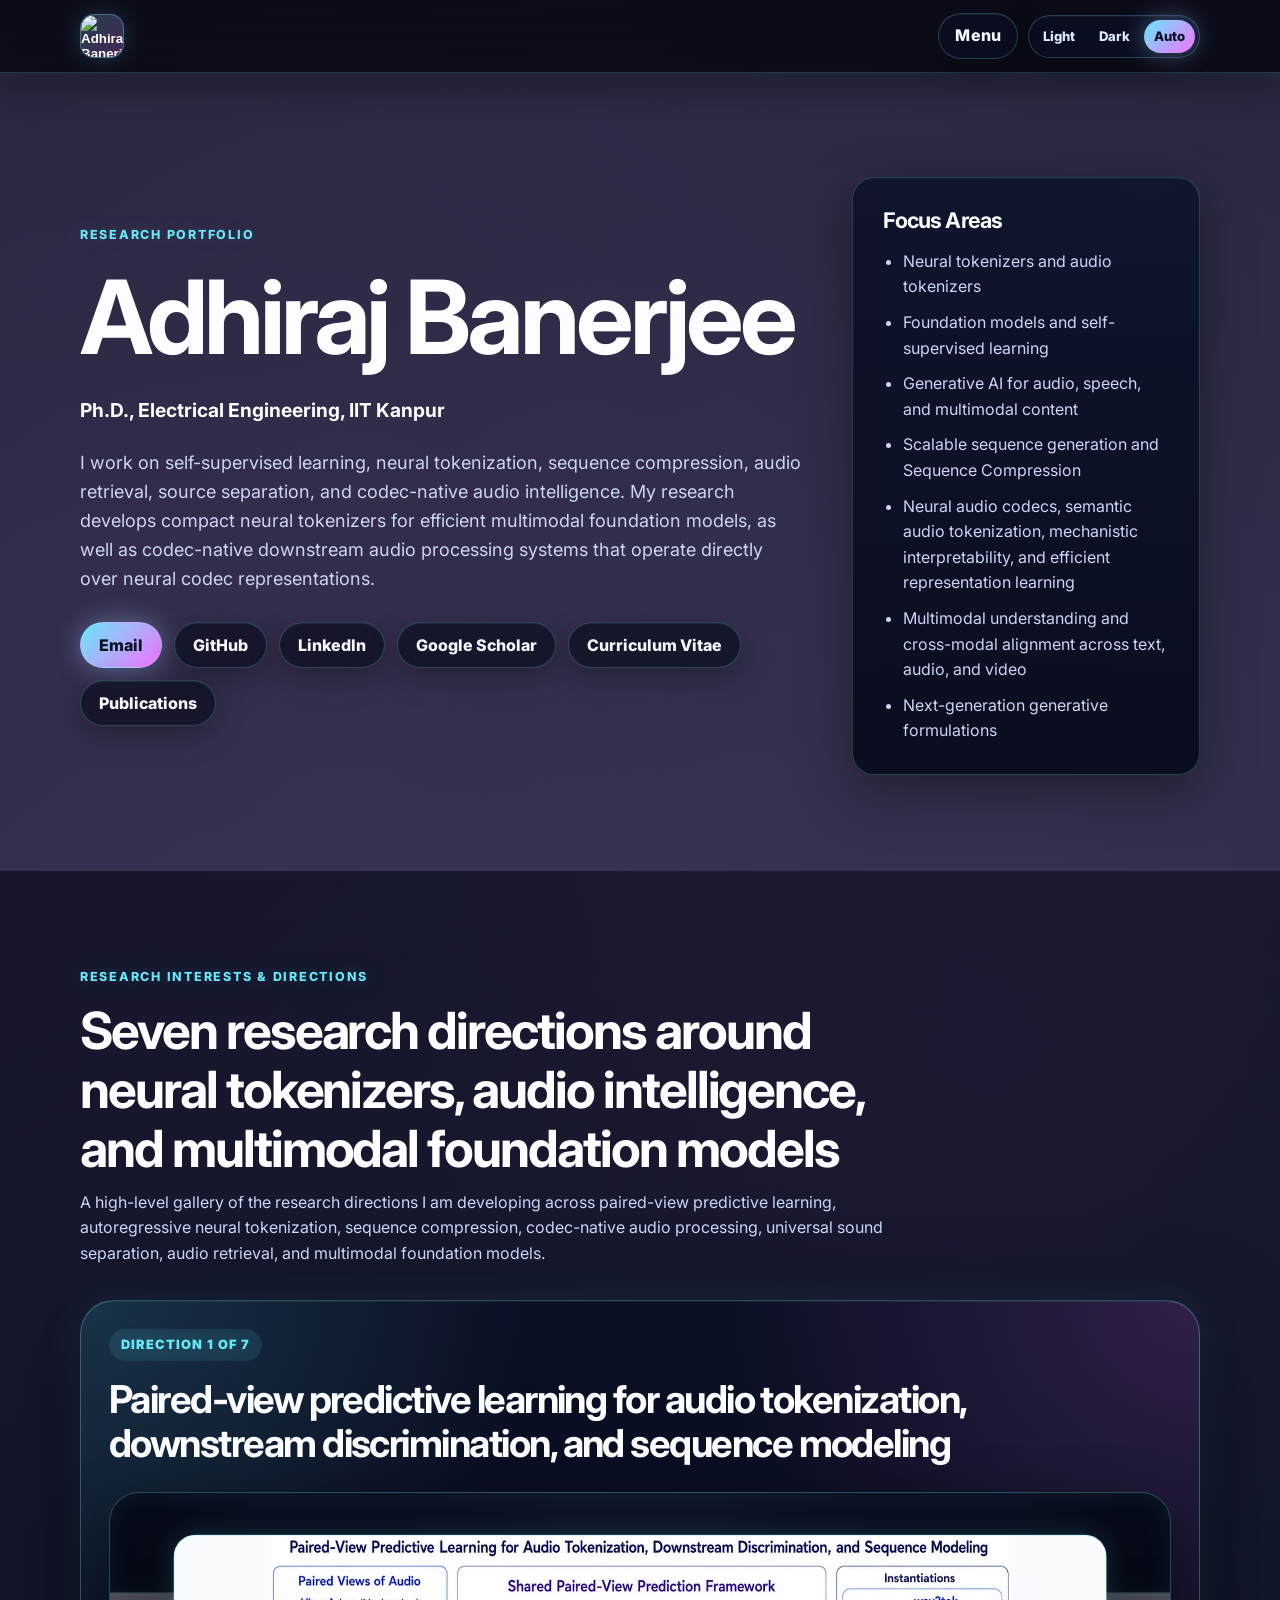
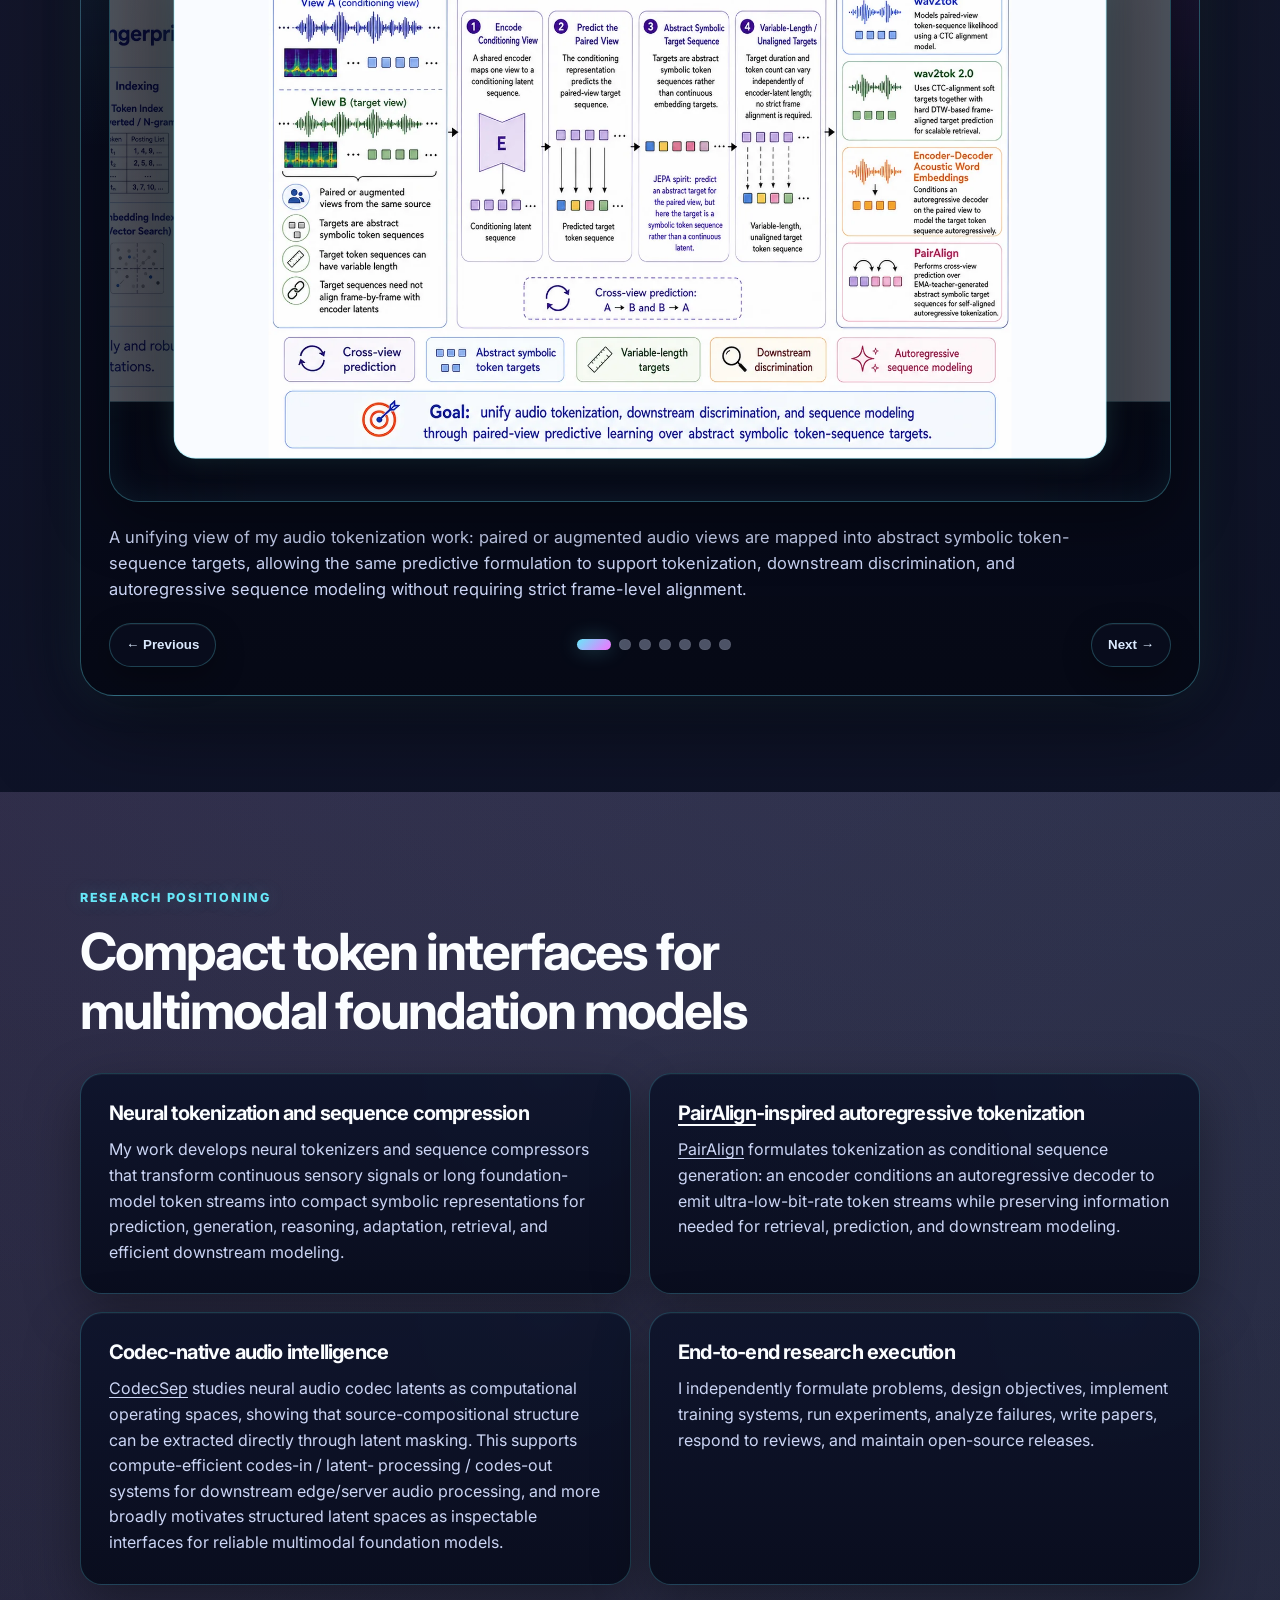
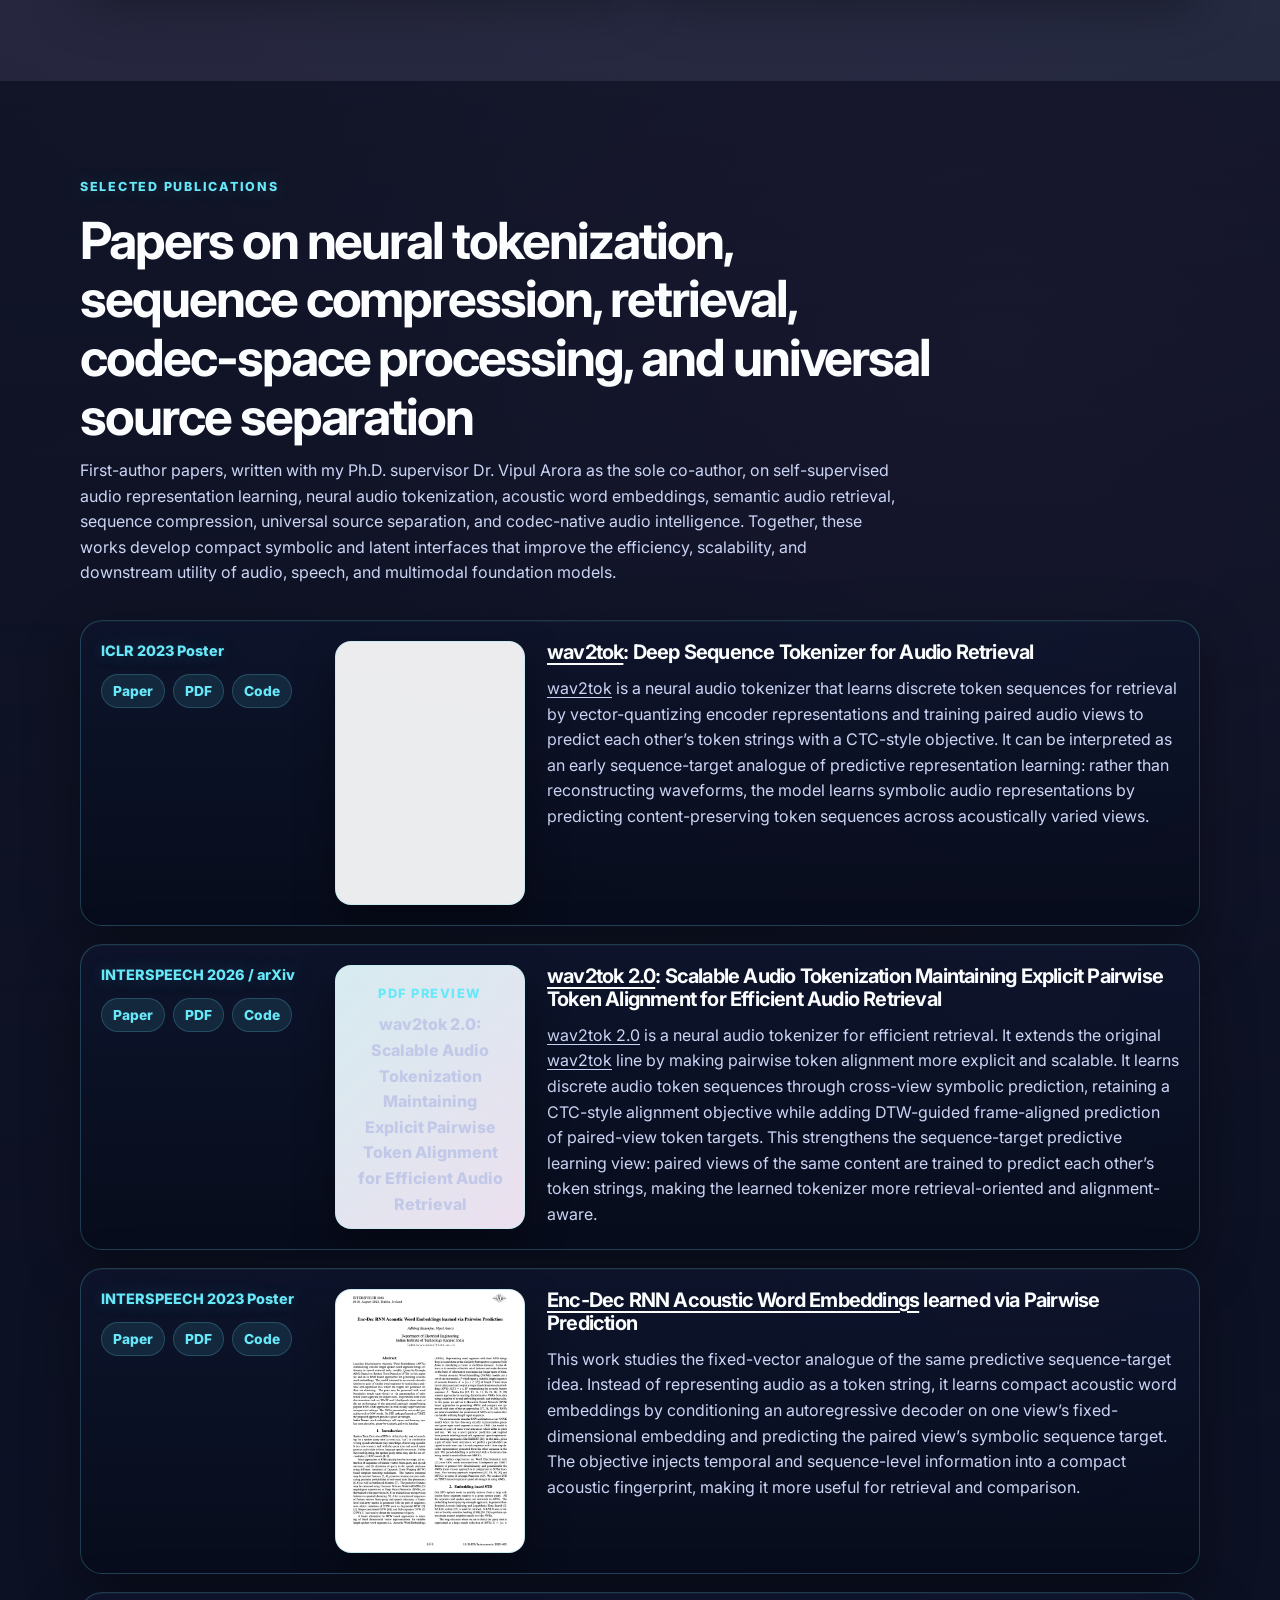
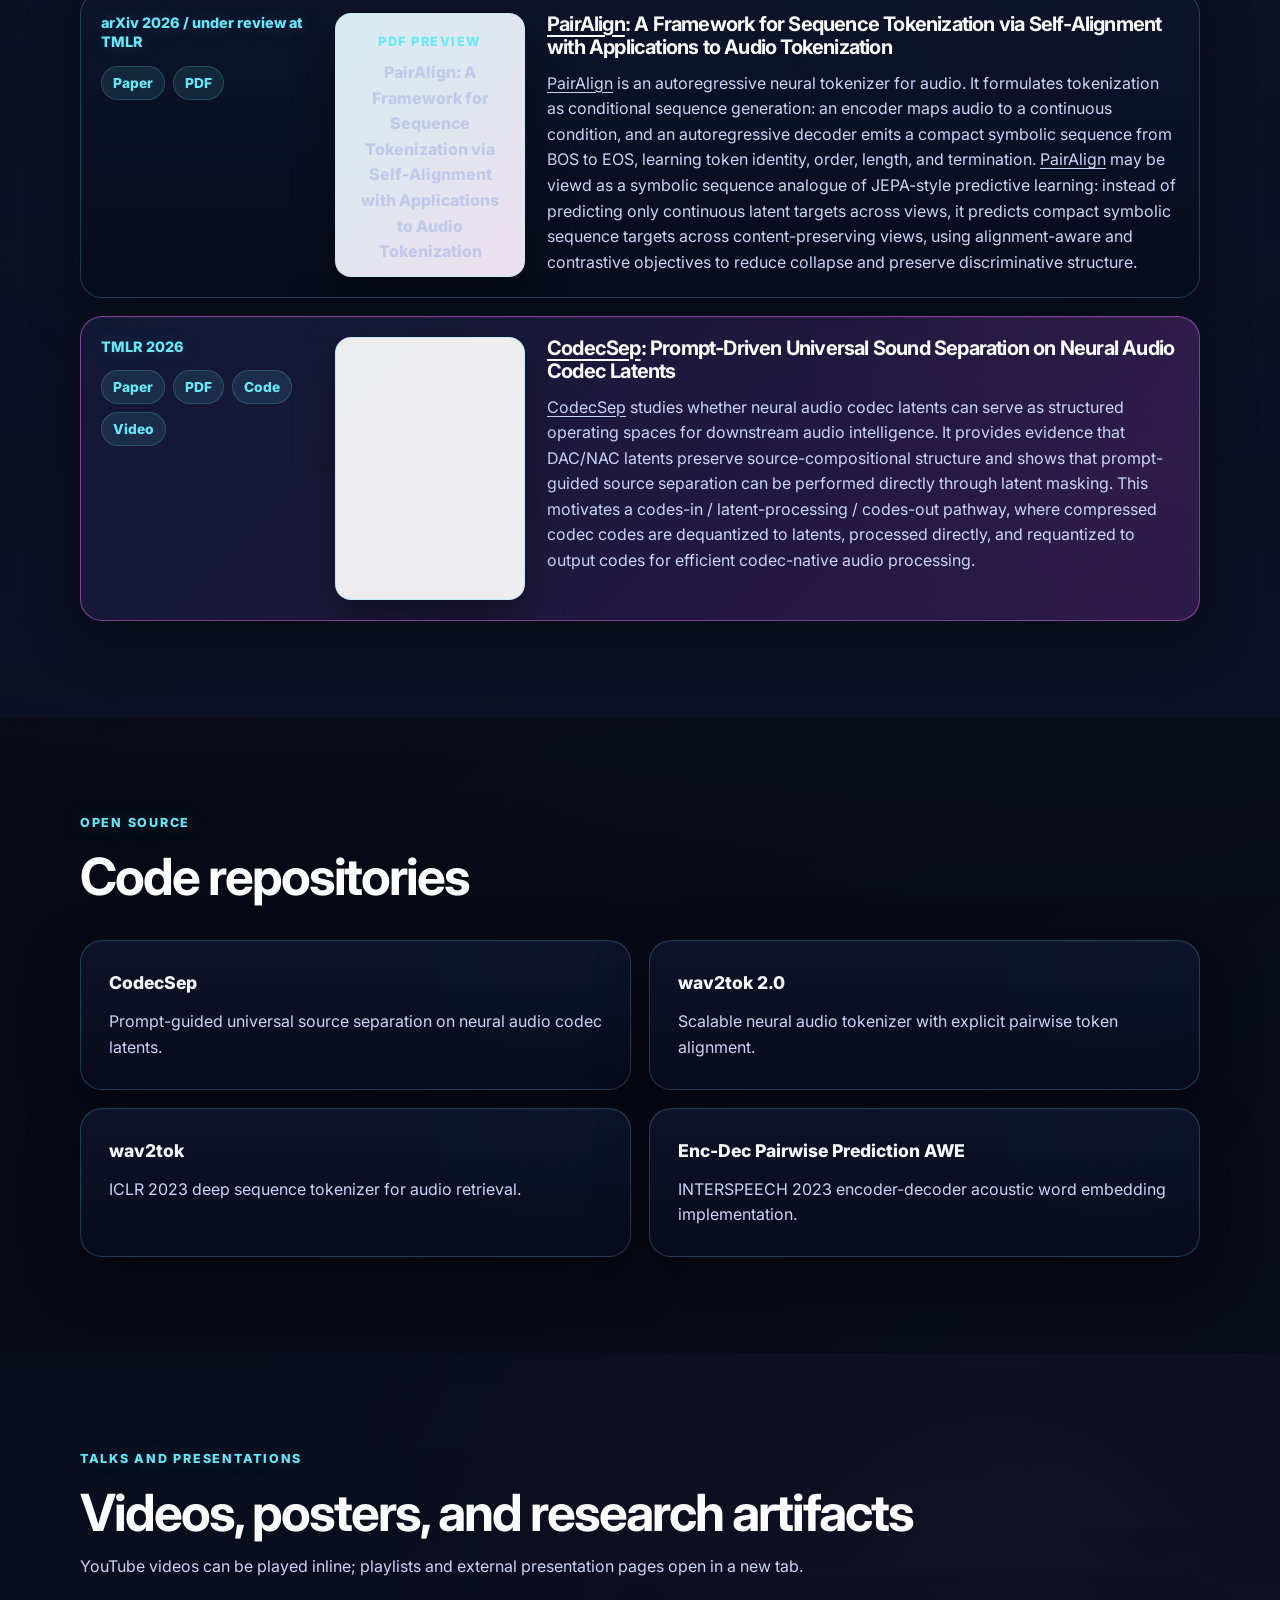
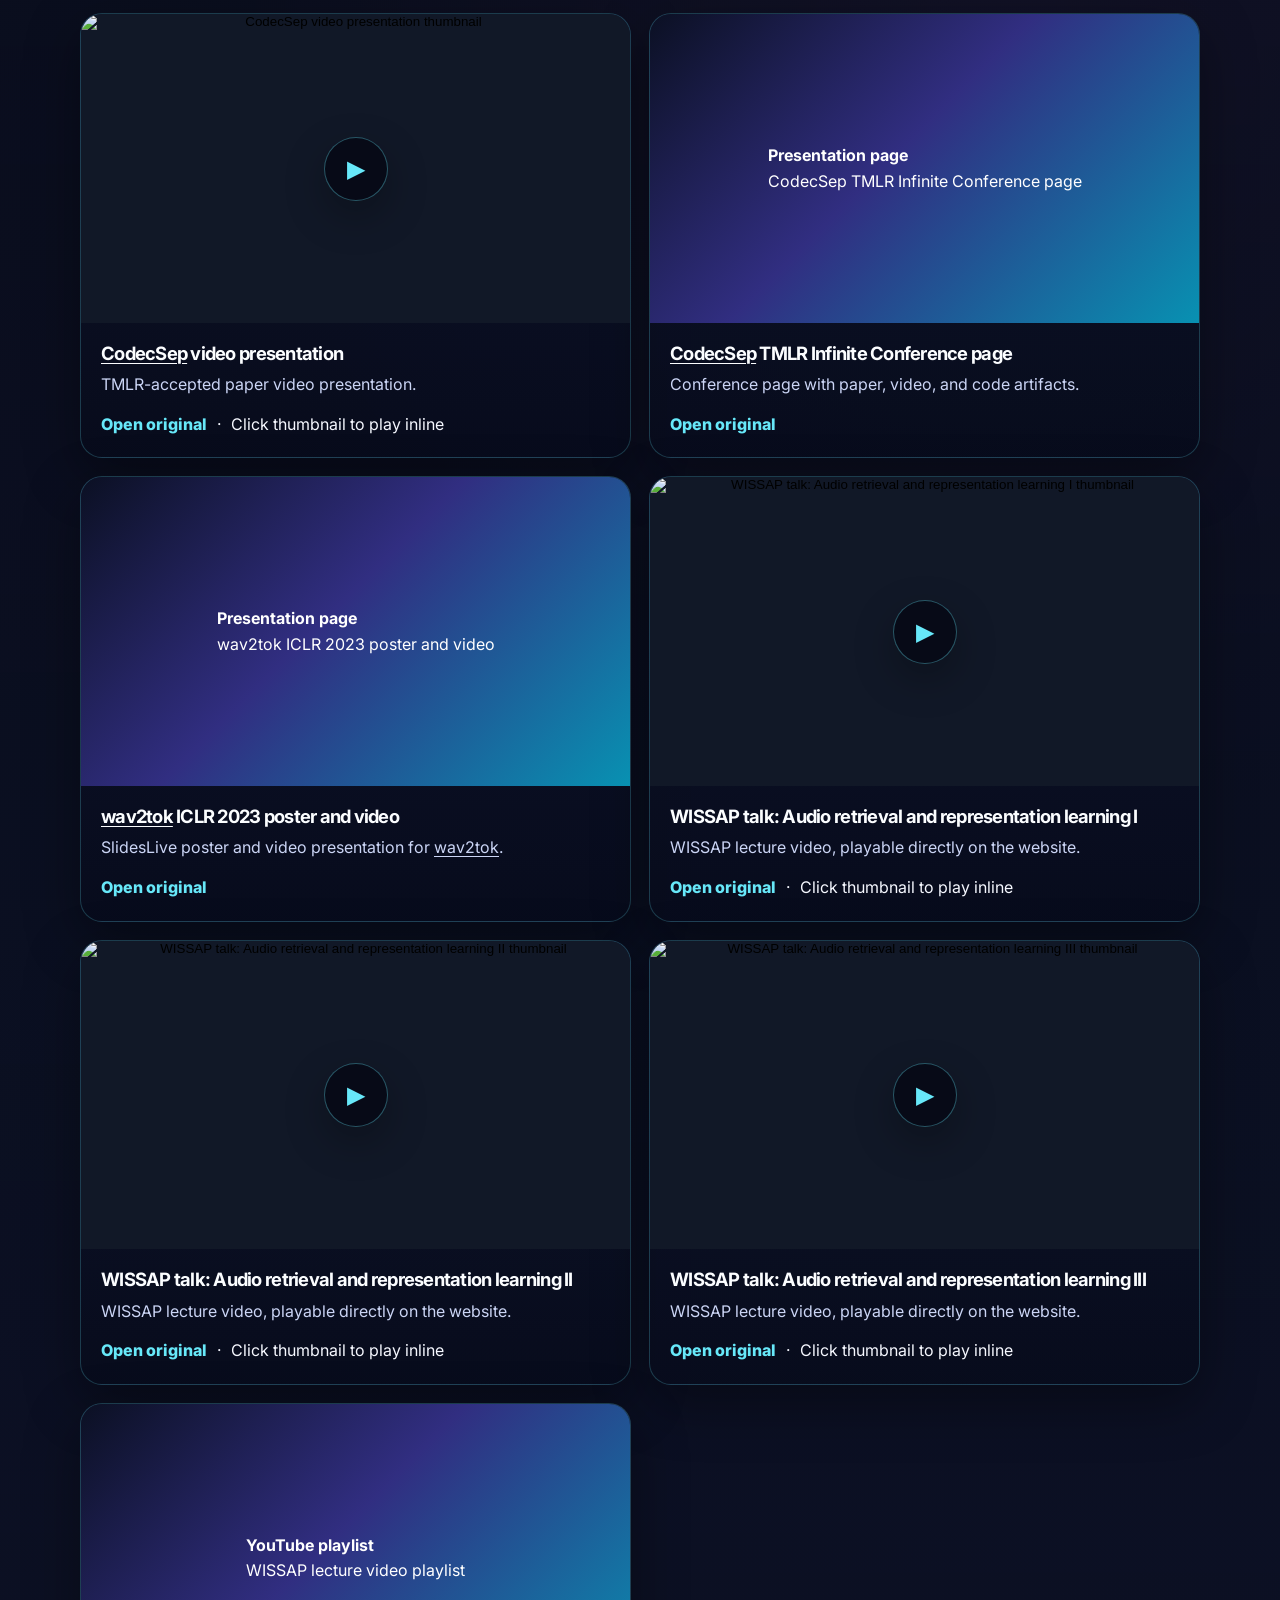
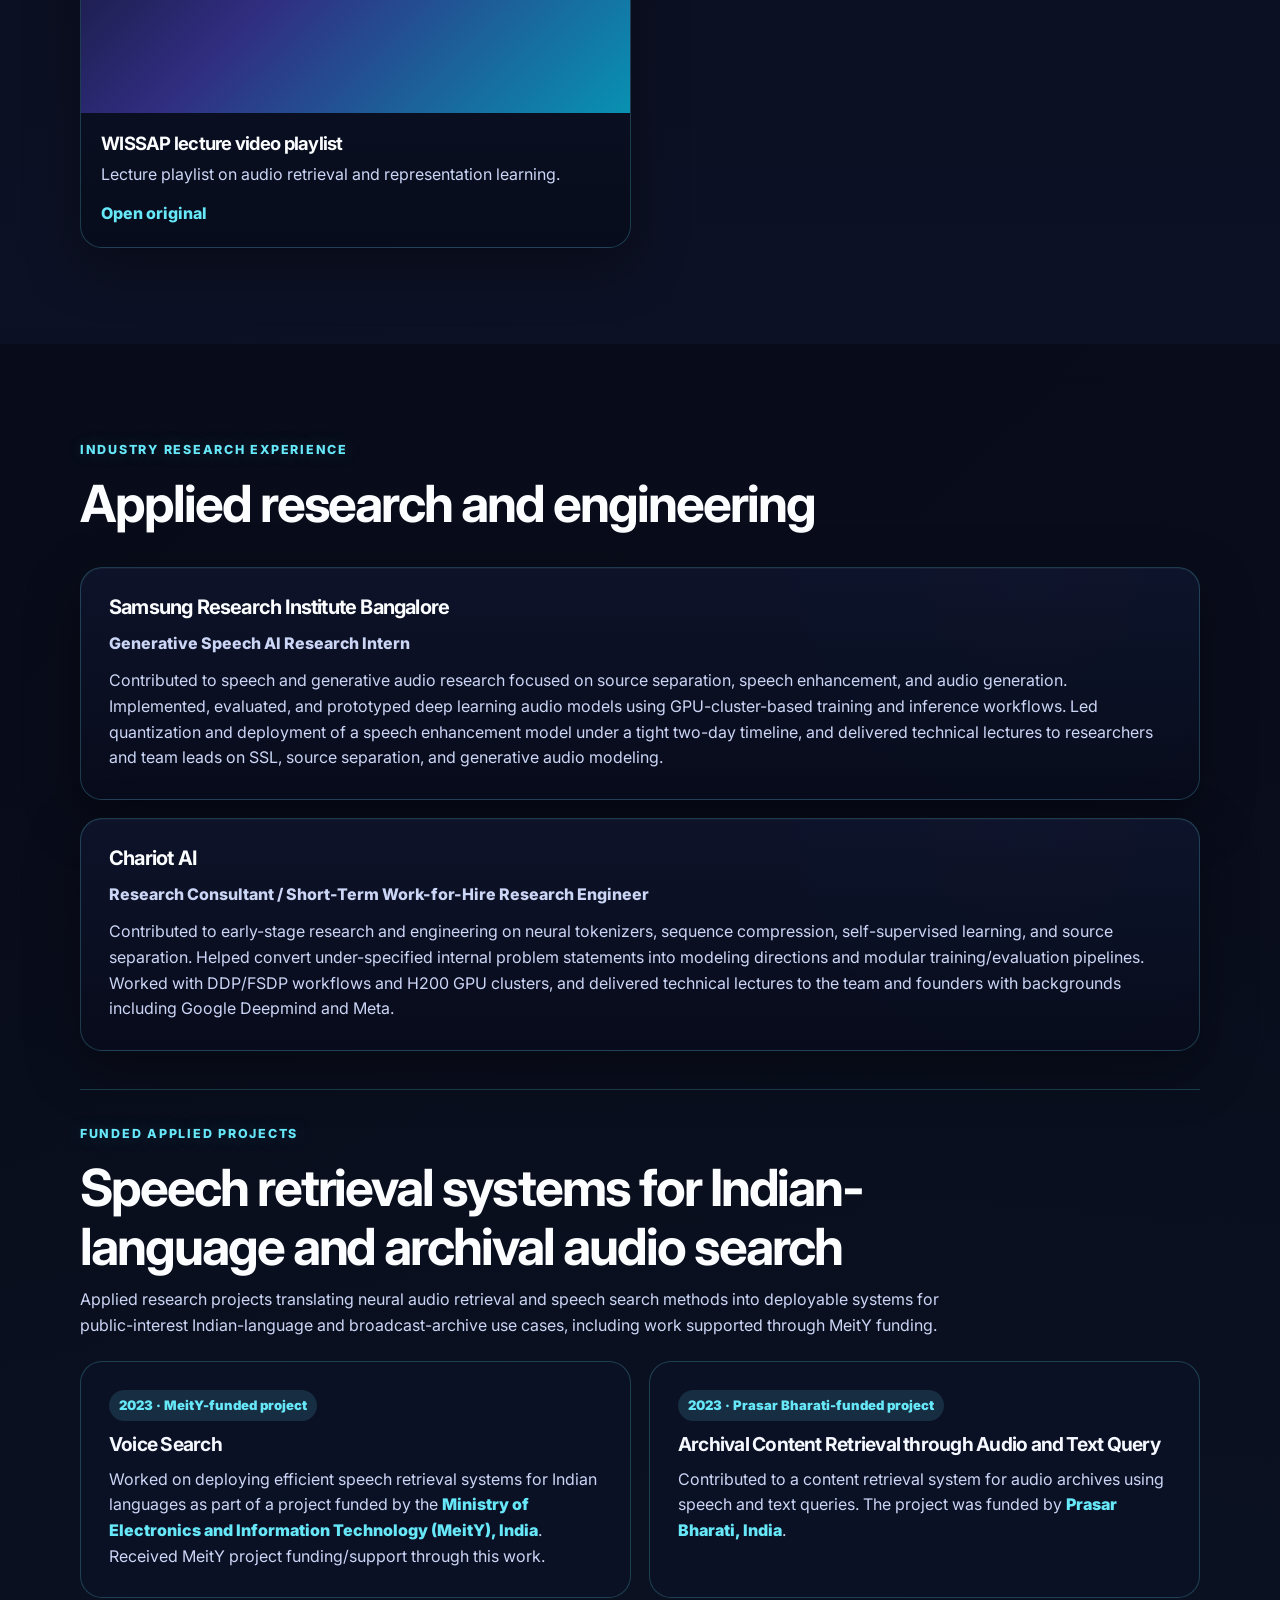
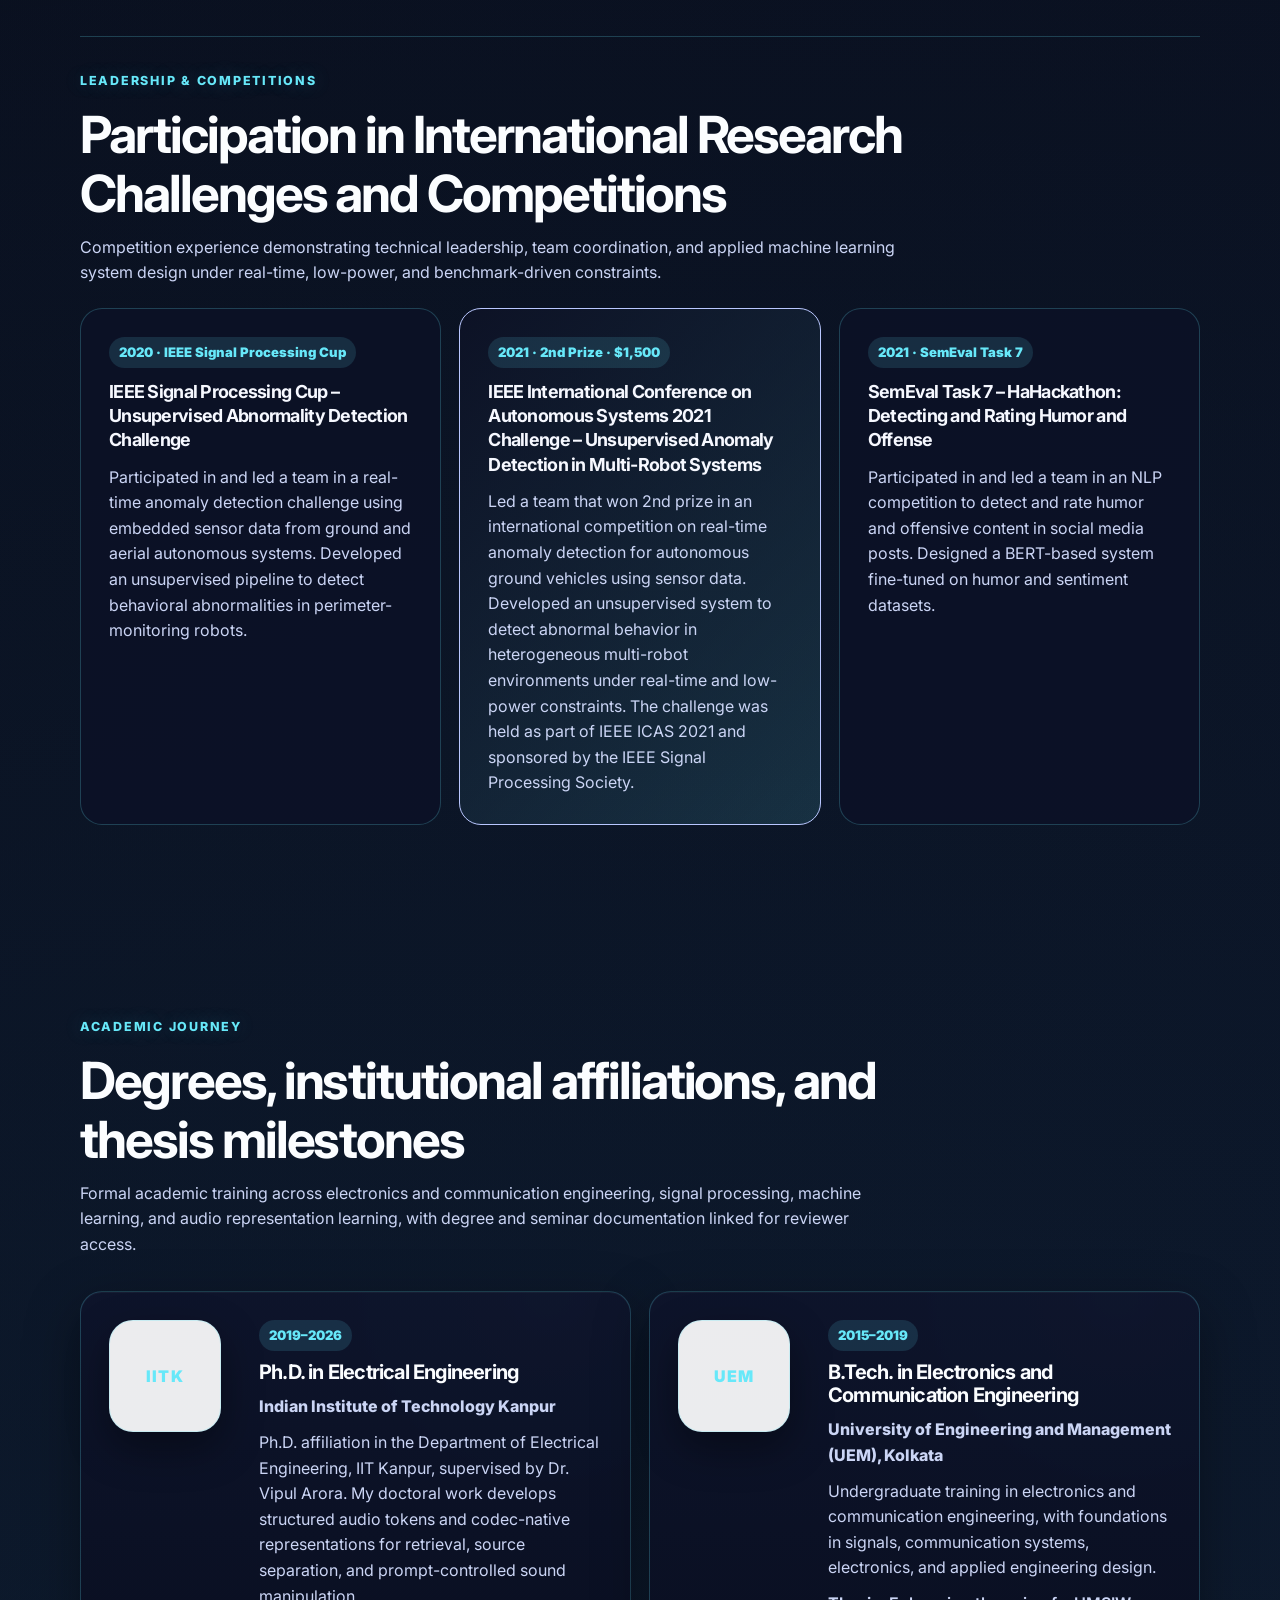
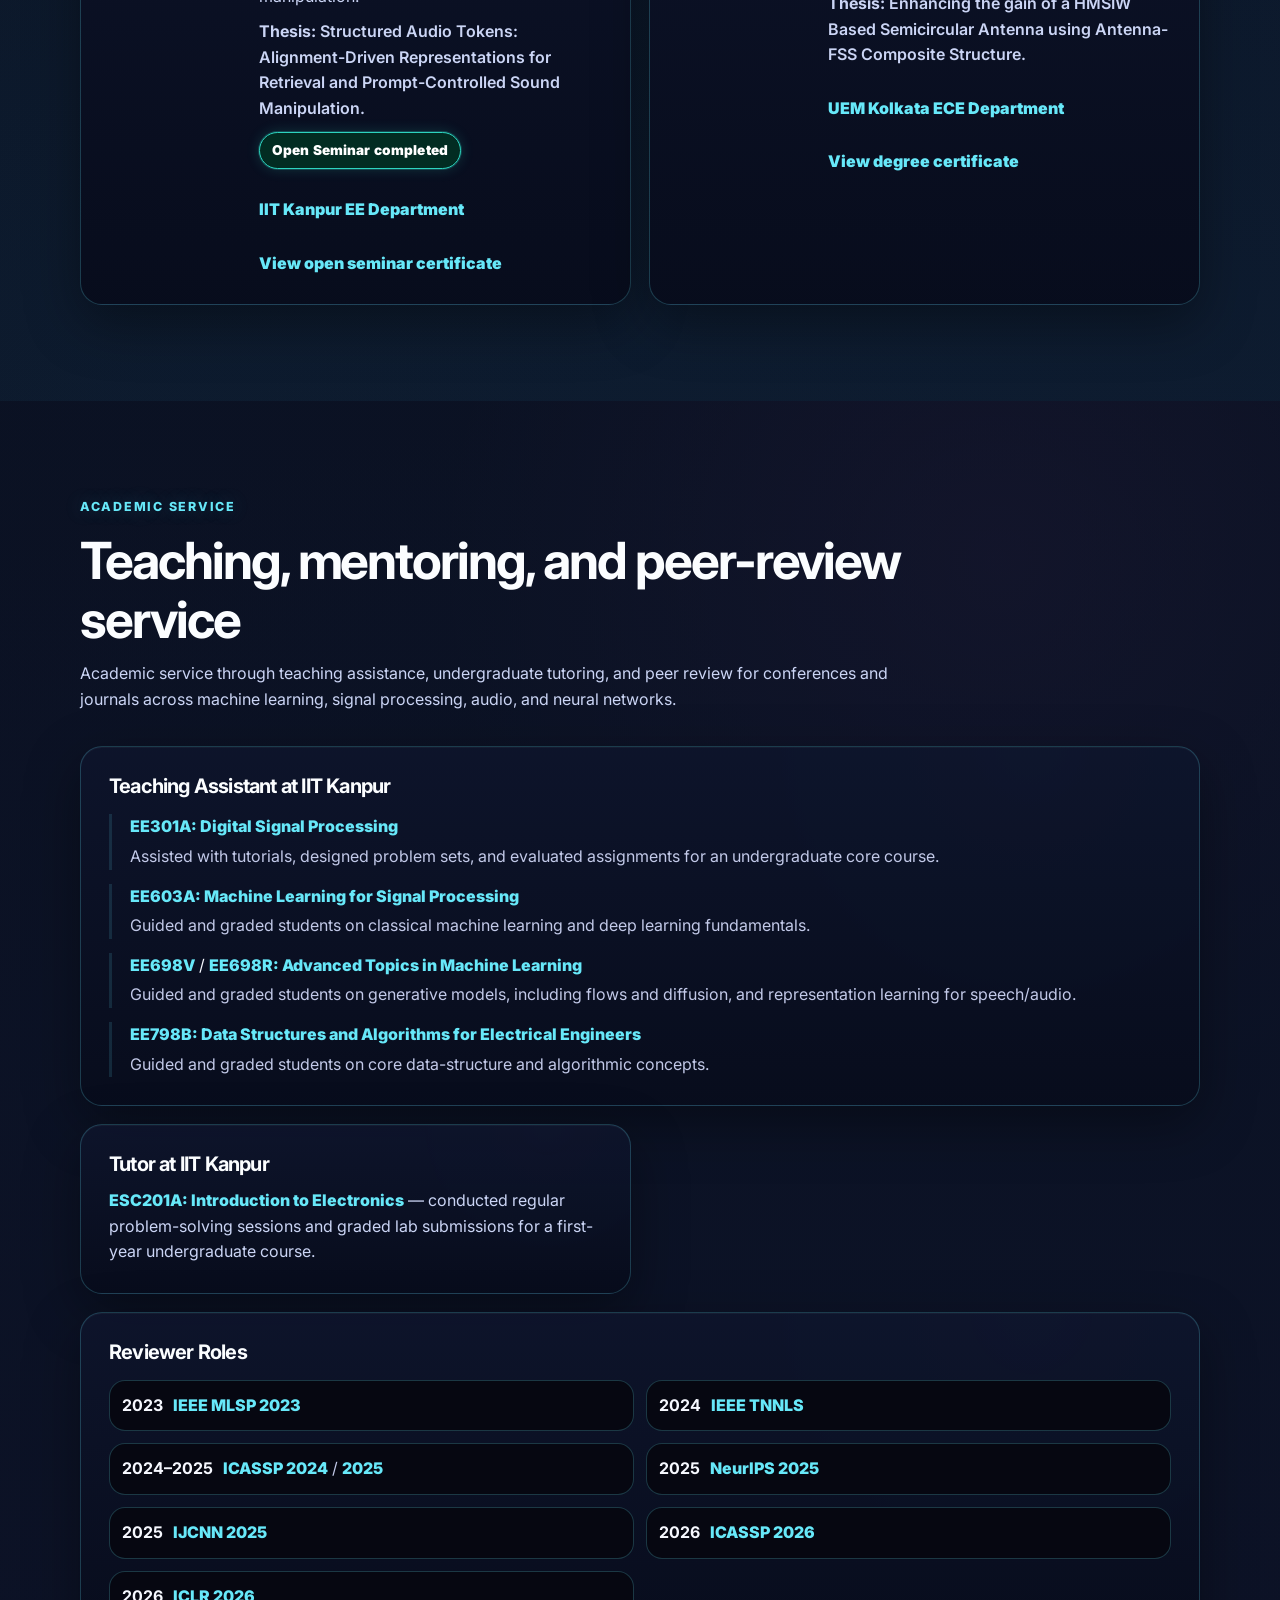
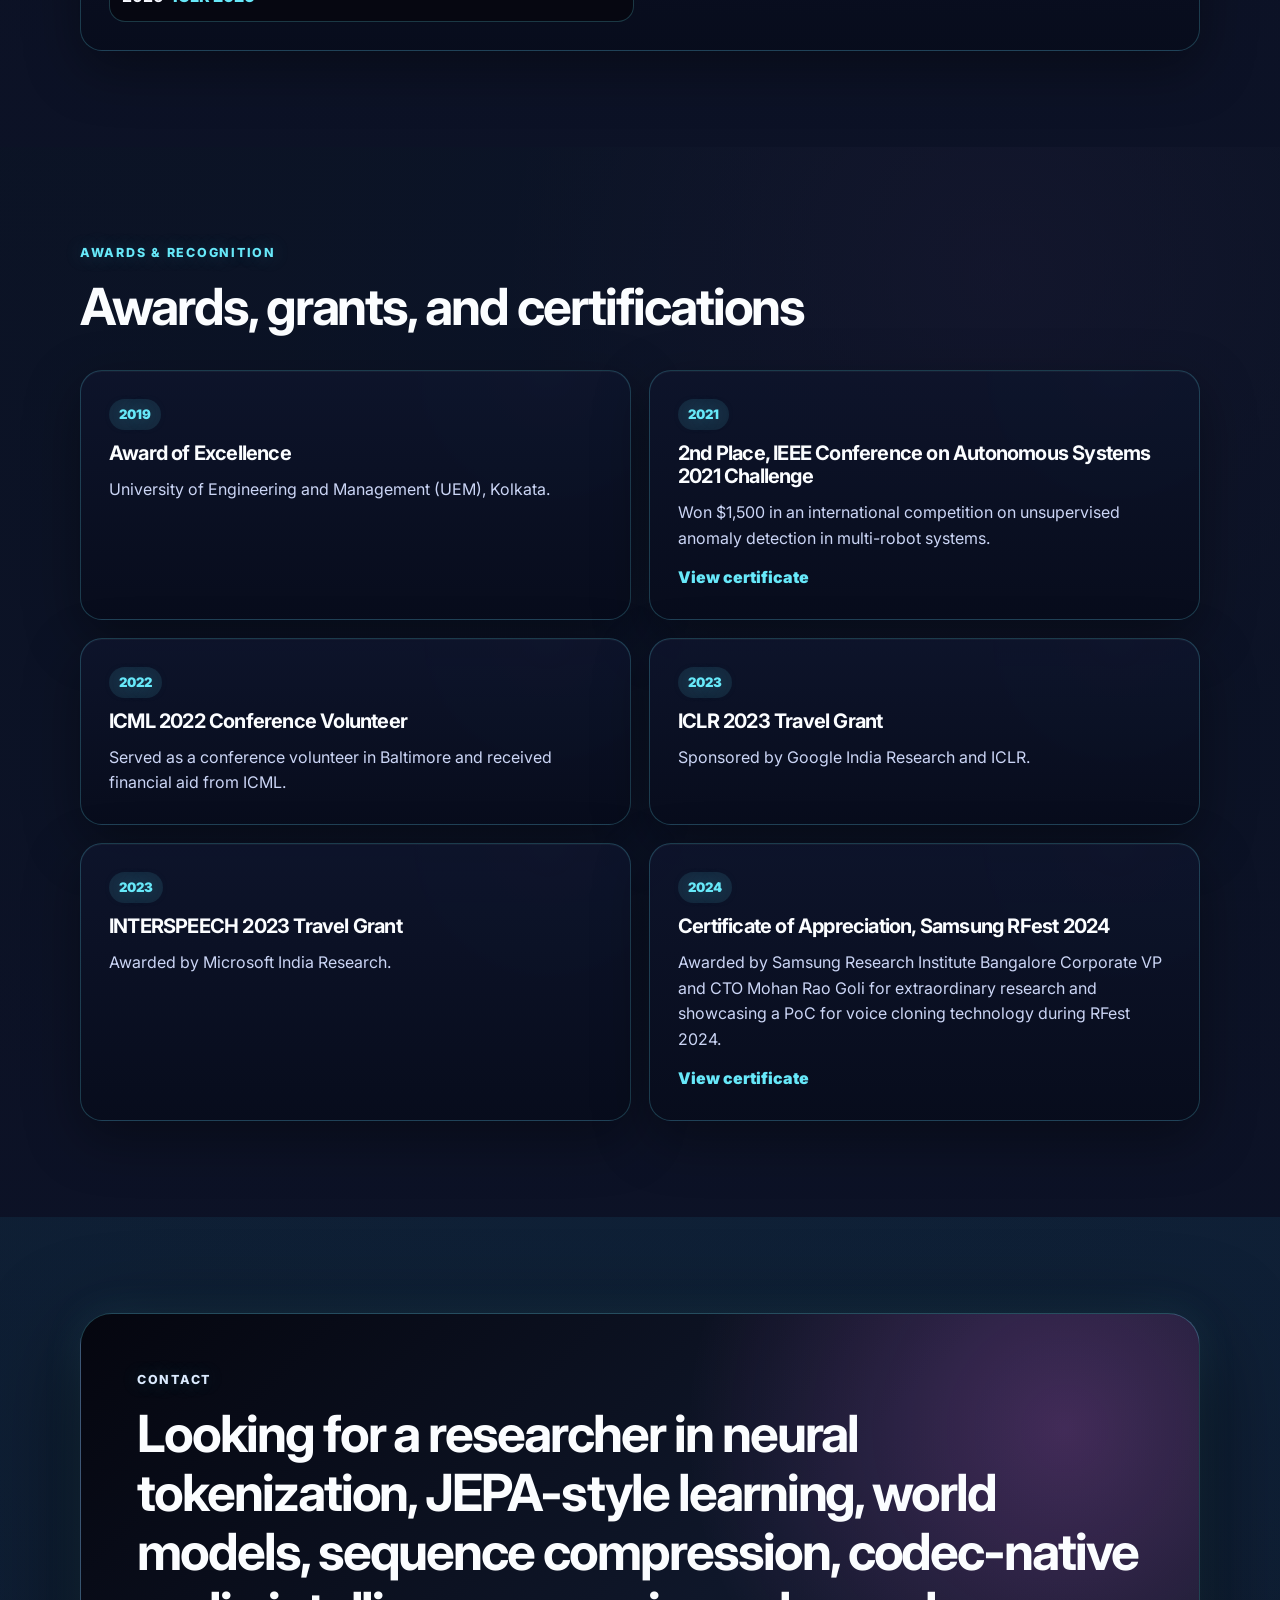
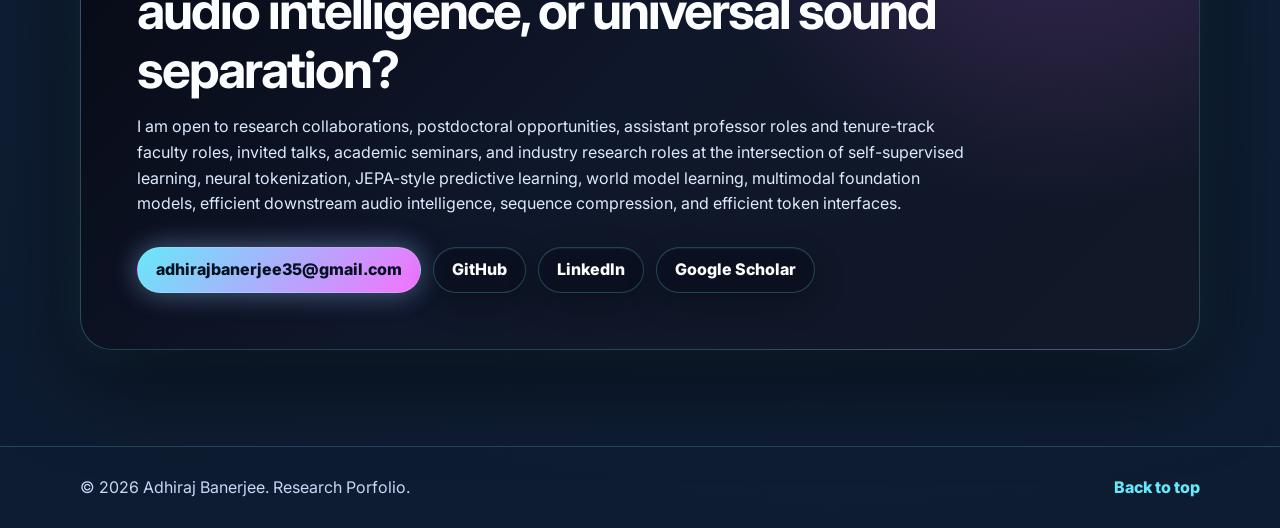
==== index.html @ 8bccc17b "update popup transitions" ====
<!doctype html>
<html lang="en">
<head>
  <meta charset="utf-8" />
  <meta name="viewport" content="width=device-width, initial-scale=1" />
  <title>Adhiraj Banerjee | Research Portfolio | Neural Tokenization, SSL, JEPA, World Models, Sequence Compression</title>
  <meta name="description" content="Research portfolio of Adhiraj Banerjee, Ph.D. at IIT Kanpur working on self-supervised learning, neural tokenization, sequence compression, codec-native audio intelligence, and multimodal foundation models." />
  <meta name="keywords" content="Adhiraj Banerjee, IIT Kanpur, neural tokenization, self-supervised learning, sequence compression, audio retrieval, CodecSep, PairAlign, wav2tok, acoustic word embeddings, multimodal foundation models" />
  <meta name="author" content="Adhiraj Banerjee" />
  <meta name="robots" content="index, follow, max-image-preview:large" />
  <link rel="canonical" href="https://adhirajAI.github.io/" />

  <meta property="og:type" content="website" />
  <meta property="og:title" content="Adhiraj Banerjee | Research Portfolio" />
  <meta property="og:description" content="Self-supervised learning, neural tokenization, sequence compression, and codec-native audio intelligence for multimodal foundation models." />
  <meta property="og:url" content="https://adhirajAI.github.io/" />
  <meta property="og:site_name" content="Adhiraj Banerjee Research Portfolio" />
  <meta name="twitter:card" content="summary_large_image" />
  <meta name="twitter:title" content="Adhiraj Banerjee | Research Portfolio" />
  <meta name="twitter:description" content="Research portfolio on neural tokenizers, sequence compression, audio retrieval, and codec-native audio intelligence." />

  <link rel="preload" as="image" href="assets/research-directions/research-direction-1.webp" fetchpriority="high" />
  <link rel="preload" as="image" href="https://github.com/adhirajAI.png?size=88" fetchpriority="high" />
  <link rel="preload" as="image" href="https://github.com/adhirajAI.png?size=640" fetchpriority="high" />
  <link rel="preconnect" href="https://github.com" />
  <link rel="preconnect" href="https://avatars.githubusercontent.com" crossorigin />
  <link rel="preconnect" href="https://fonts.googleapis.com" />
  <link rel="preconnect" href="https://fonts.gstatic.com" crossorigin />
  <link href="https://fonts.googleapis.com/css2?family=Inter:wght@400;500;600;700;800&display=swap" rel="stylesheet" />
  <link rel="stylesheet" href="styles.css" />
  <script type="application/ld+json">
  {
    "@context": "https://schema.org",
    "@type": "Person",
    "name": "Adhiraj Banerjee",
    "jobTitle": "Ph.D. in Electrical Engineering",
    "affiliation": {
      "@type": "CollegeOrUniversity",
      "name": "Indian Institute of Technology Kanpur"
    },
    "email": "mailto:adhirajbanerjee35@gmail.com",
    "url": "https://adhirajAI.github.io/",
    "sameAs": [
      "https://github.com/adhiraj69",
      "https://www.linkedin.com/in/adhiraj-banerjee-0051b01/"
    ],
    "knowsAbout": [
      "JEPA",
      "World Models",
      "Neural Tokenizers",
      "Self-Supervised Learning",
      "Cross-View Predictive Learning",
      "Acoustic Tokenization",
      "Semantic Tokenization",
      "Sequence Compression",
      "Autoregressive Sampling",
      "Conditional Sequence Generation",
      "Sequence-to-Sequence Modeling",
      "EMA Teacher-Student Training",
      "Self-Alignment Objectives",
      "Contrastive Learning",
      "Discrete Representation Learning",
      "Low-Bit-Rate Tokenization",
      "Foundation Models",
      "Generative AI for Audio, Speech, and Multimodal Content",
      "Neural Audio Codecs and Codec-Native Audio Intelligence",
      "Speech Separation and Prompt-Guided Universal Source Separation",
      "Speech Enhancement",
      "Audio Retrieval and Acoustic Word Embeddings",
      "Cross-Modal Alignment for Text, Audio, and Video",
      "Multimodal Understanding"
    ]
  }
  </script>
</head>
<body>
  <a class="skip-link" href="#main">Skip to content</a>

  <header class="site-header" id="top">
    <nav class="nav container" aria-label="Primary navigation">
      <button class="brand avatar-button" type="button" aria-label="View Adhiraj Banerjee profile picture"><img class="brand-avatar" src="https://github.com/adhirajAI.png?size=88" alt="Adhiraj Banerjee GitHub profile picture" loading="eager" decoding="async" fetchpriority="high" /></button>
      <div class="nav-actions">
        <button class="nav-toggle" type="button" aria-expanded="false" aria-controls="nav-links">Menu</button>
        <div class="theme-selector" role="group" aria-label="Theme selector">
          <button class="theme-option" type="button" data-theme-option="light">Light</button>
          <button class="theme-option" type="button" data-theme-option="dark">Dark</button>
          <button class="theme-option" type="button" data-theme-option="auto">Auto</button>
        </div>
      </div>
      <div class="nav-links" id="nav-links">
        <a href="#research">Research</a>
        <a href="#directions">Directions</a>
        <a href="#papers">Papers</a>
        <a href="#experience">Experience</a>
        <a href="#projects">Projects</a>
        <a href="#competitions">Competitions</a>
        <a href="#academics">Academics</a>
        <a href="#service">Service</a>
        <a href="#awards">Awards</a>
        <a href="#code">Code</a>
        <a href="#talks">Talks</a>
        <a href="#contact">Contact</a>
      </div>
    </nav>
  </header>

  <div class="avatar-modal" id="avatar-modal" hidden>
    <div class="avatar-modal-frame" role="dialog" aria-modal="true" aria-label="Adhiraj Banerjee profile card">
      <img
        src="https://github.com/adhirajAI.png?size=640"
        data-src="https://github.com/adhirajAI.png?size=640"
        alt="Adhiraj Banerjee GitHub profile picture"
        loading="eager"
        decoding="async"
        fetchpriority="high"
      />
  
      <div class="avatar-profile-info">
        <h2>Adhiraj Banerjee</h2>
        <p>Ph.D., Electrical Engineering</p>
        <p>Indian Institute of Technology Kanpur</p>
        <a href="mailto:adhirajbanerjee35@gmail.com">adhirajbanerjee35@gmail.com</a>
      </div>
    </div>
  </div>

  <main id="main">
    <section class="hero section">
      <div class="container hero-grid">
        <div class="hero-copy">
          <p class="eyebrow">Research Portfolio</p>
          <h1>Adhiraj Banerjee</h1>
          <p class="subtitle">Ph.D., Electrical Engineering, IIT Kanpur</p>
          <p class="hero-text">
            I work on self-supervised learning, neural tokenization, sequence compression, audio retrieval, source separation, and codec-native audio intelligence. My research develops compact neural tokenizers for efficient multimodal foundation models, as well as codec-native downstream audio processing systems that operate directly over neural codec representations.
          </p>
          <div class="hero-actions" aria-label="Profile links">
            <a class="button primary" href="mailto:adhirajbanerjee35@gmail.com">Email</a>
            <a class="button" href="https://github.com/adhiraj69" target="_blank" rel="noreferrer">GitHub</a>
            <a class="button" href="https://www.linkedin.com/in/adhiraj-banerjee-0051b01/" target="_blank" rel="noreferrer">LinkedIn</a>
            <a class="button" href="https://scholar.google.com/citations?hl=en&user=9de4XZEAAAAJ" target="_blank" rel="noreferrer">Google Scholar</a>
            <a class="button" href="https://drive.google.com/file/d/13JSEaDFTJCA14Ae0I_JXld2wxhjnwOcq/view?usp=sharing" target="_blank" rel="noreferrer">Curriculum Vitae</a>
            <a class="button" href="#papers">Publications</a>
          </div>
        </div>
        <aside class="hero-card" aria-label="Research focus summary">
          <h2>Focus Areas</h2>
            <ul>
              <li>Neural tokenizers and audio tokenizers</li>
              <li>Foundation models and self-supervised learning</li>
              <li>Generative AI for audio, speech, and multimodal content</li>
              <li>Scalable sequence generation and Sequence Compression</li>
              <li>Neural audio codecs, semantic audio tokenization, mechanistic interpretability, and efficient representation learning</li>
              <li>Multimodal understanding and cross-modal alignment across text, audio, and video</li>
              <li>Next-generation generative formulations</li>
            </ul>
        </aside>
      </div>
    </section>



    <section class="section alt research-directions" id="directions">
      <div class="container">
        <div class="section-heading">
          <p class="eyebrow">Research Interests &amp; Directions</p>
          <h2>Seven research directions around neural tokenizers, audio intelligence, and multimodal foundation models</h2>
          <p class="section-copy">
            A high-level gallery of the research directions I am developing across paired-view predictive learning,
            autoregressive neural tokenization, sequence compression, codec-native audio processing, universal sound separation,
            audio retrieval, and multimodal foundation models.
          </p>
        </div>

        <div class="direction-carousel" aria-roledescription="carousel" aria-label="Research direction gallery">
          <div class="direction-kicker" id="direction-kicker">Direction 1 of 7</div>
          <h3 class="direction-title" id="direction-title"></h3>

          <div class="direction-stage" id="direction-stage" aria-live="polite">
            <div class="direction-track" id="direction-track"></div>
          </div>

          <p class="direction-summary" id="direction-summary"></p>

          <div class="direction-controls" aria-label="Research direction controls">
            <button class="direction-button" type="button" id="direction-prev" aria-label="Previous research direction">← Previous</button>
            <div class="direction-dots" id="direction-dots" aria-label="Research direction selector"></div>
            <button class="direction-button" type="button" id="direction-next" aria-label="Next research direction">Next →</button>
          </div>
        </div>

        <div class="direction-lightbox" id="direction-lightbox" role="dialog" aria-modal="true" aria-label="Expanded research direction image" hidden>
          <button class="direction-lightbox-close" type="button" aria-label="Close expanded research direction image">×</button>
          <img id="direction-lightbox-image" src="" alt="" />
          <p>Tap or click the image again to return to the page.</p>
        </div>
      </div>
    </section>





    <section class="section" id="research">
      <div class="container">
        <div class="section-heading">
          <p class="eyebrow">Research Positioning</p>
          <h2>Compact token interfaces for multimodal foundation models</h2>
        </div>
        <div class="positioning-grid">
          <article class="card">
            <h3>Neural tokenization and sequence compression</h3>
            <p>
              My work develops neural tokenizers and sequence compressors that transform
              continuous sensory signals or long foundation-model token streams into compact symbolic
              representations for prediction, generation, reasoning, adaptation, retrieval, and efficient downstream modeling.
            </p>
          </article>
          <article class="card">
            <h3>PairAlign-inspired autoregressive tokenization</h3>
            <p>
              PairAlign formulates tokenization as conditional sequence generation: an encoder conditions an
              autoregressive decoder to emit ultra-low-bit-rate token streams while preserving information needed
              for retrieval, prediction, and downstream modeling.
            </p>
          </article>
          <article class="card">
            <h3>Codec-native audio intelligence</h3>
            <p>
              CodecSep studies neural audio codec latents as computational operating spaces, showing
              that source-compositional structure can be extracted directly through latent masking. This supports compute-efficient codes-in / latent-
              processing / codes-out systems for downstream edge/server audio processing, and more broadly motivates structured latent spaces as
              inspectable interfaces for reliable multimodal foundation models.
            </p>
          </article>
          <article class="card">
            <h3>End-to-end research execution</h3>
            <p>
              I independently formulate problems, design objectives, implement training systems, run experiments,
              analyze failures, write papers, respond to reviews, and maintain open-source releases.
            </p>
          </article>
        </div>
      </div>
    </section>

<section class="section alt" id="papers">
  <div class="container">
    <div class="section-heading">
      <p class="eyebrow">Selected Publications</p>
        <h2>Papers on neural tokenization, sequence compression, retrieval, codec-space processing, and universal source separation</h2>
        <p class="section-copy">
          First-author papers, written with my Ph.D. supervisor Dr. Vipul Arora as the sole co-author, on self-supervised audio representation learning,
          neural audio tokenization, acoustic word embeddings, semantic audio retrieval, sequence compression,
          universal source separation, and codec-native audio intelligence. Together, these works develop compact symbolic and
          latent interfaces that improve the efficiency, scalability, and downstream utility of audio, speech, and multimodal
          foundation models.
        </p>
    </div>
    <div class="paper-list" id="paper-list" aria-live="polite"></div>
  </div>
</section>

    <section class="section" id="code">
      <div class="container">
        <div class="section-heading">
          <p class="eyebrow">Open Source</p>
          <h2>Code repositories</h2>
        </div>
        <div class="repo-grid">
          <a class="repo-card" href="https://github.com/adhiraj69/CodecSep" target="_blank" rel="noreferrer">
            <span>CodecSep</span>
            <p>Prompt-guided universal source separation on neural audio codec latents.</p>
          </a>
          <a class="repo-card" href="https://github.com/adhiraj69/wav2tok2" target="_blank" rel="noreferrer">
            <span>wav2tok 2.0</span>
            <p>Scalable neural audio tokenizer with explicit pairwise token alignment.</p>
          </a>
          <a class="repo-card" href="https://github.com/madhavlab/wav2tok" target="_blank" rel="noreferrer">
            <span>wav2tok</span>
            <p>ICLR 2023 deep sequence tokenizer for audio retrieval.</p>
          </a>
          <a class="repo-card" href="https://github.com/madhavlab/2023_adhiraj_encdecPairwisePred" target="_blank" rel="noreferrer">
            <span>Enc-Dec Pairwise Prediction AWE</span>
            <p>INTERSPEECH 2023 encoder-decoder acoustic word embedding implementation.</p>
          </a>
        </div>
      </div>
    </section>

    <section class="section alt" id="talks">
      <div class="container">
        <div class="section-heading">
          <p class="eyebrow">Talks and Presentations</p>
          <h2>Videos, posters, and research artifacts</h2>
          <p class="section-copy">YouTube videos can be played inline; playlists and external presentation pages open in a new tab.</p>
        </div>
        <div class="media-grid" id="media-grid" aria-live="polite"></div>
      </div>
    </section>

    <section class="section" id="experience">
      <div class="container">
        <div class="section-heading">
          <p class="eyebrow">Industry Research Experience</p>
          <h2>Applied research and engineering</h2>
        </div>
        <div class="timeline">
          <article class="timeline-item">
            <h3><a href="https://research.samsung.com/sri-b" target="_blank" rel="noreferrer">Samsung Research Institute Bangalore</a></h3>
            <p class="role">Generative Speech AI Research Intern</p>
            <p>
              Contributed to speech and generative audio research focused on source separation, speech enhancement, and audio generation.
              Implemented, evaluated, and prototyped deep learning audio models using GPU-cluster-based training and inference workflows. Led
              quantization and deployment of a speech enhancement model under a tight two-day timeline, and delivered technical lectures to
              researchers and team leads on SSL, source separation, and generative audio modeling.
            </p>
          </article>
          <article class="timeline-item">
            <h3><a href="https://chariot.in" target="_blank" rel="noreferrer">Chariot AI</a></h3>
            <p class="role">Research Consultant / Short-Term Work-for-Hire Research Engineer</p>
            <p>
              Contributed to early-stage research and engineering on neural tokenizers, sequence compression, self-supervised
              learning, and source separation. Helped convert under-specified internal problem statements into modeling directions and modular
              training/evaluation pipelines. Worked with DDP/FSDP workflows and H200 GPU clusters, and delivered technical lectures to the team
              and founders with backgrounds including Google Deepmind and Meta.
            </p>
          </article>
        </div>

        <div class="experience-subsection" id="projects">
          <div class="section-heading compact-heading">
            <p class="eyebrow">Funded Applied Projects</p>
          <h2>Speech retrieval systems for Indian-language and archival audio search</h2>
          <p class="section-copy">
            Applied research projects translating neural audio retrieval and speech search methods into deployable systems for
            public-interest Indian-language and broadcast-archive use cases, including work supported through MeitY funding.
          </p>
        </div>
        <div class="project-grid">
          <article class="project-card">
            <div class="project-meta">2023 · MeitY-funded project</div>
            <h3><a href="https://madhavlab.github.io/projects/2022_meity_voice_search/" target="_blank" rel="noreferrer">Voice Search</a></h3>
            <p>
              Worked on deploying efficient speech retrieval systems for Indian languages as part of a project funded by the
              <a href="https://www.meity.gov.in/" target="_blank" rel="noreferrer">Ministry of Electronics and Information Technology (MeitY), India</a>.
              Received MeitY project funding/support through this work.
            </p>
          </article>
          <article class="project-card">
            <div class="project-meta">2023 · Prasar Bharati-funded project</div>
            <h3><a href="https://madhavlab.github.io/projects/2021_prasar_bharti_content_retrieval/" target="_blank" rel="noreferrer">Archival Content Retrieval through Audio and Text Query</a></h3>
            <p>
              Contributed to a content retrieval system for audio archives using speech and text queries. The project was funded by
              <a href="https://prasarbharati.gov.in/" target="_blank" rel="noreferrer">Prasar Bharati, India</a>.
            </p>
          </article>
        </div>
        </div>

        <div class="experience-subsection" id="competitions">
          <div class="section-heading compact-heading">
            <p class="eyebrow">Leadership &amp; Competitions</p>
          <h2>Participation in International Research Challenges and Competitions</h2>
          <p class="section-copy">
            Competition experience demonstrating technical leadership, team coordination, and applied machine learning system design
            under real-time, low-power, and benchmark-driven constraints.
          </p>
        </div>
        <div class="competition-grid">
          <article class="competition-card">
            <div class="competition-meta">2020 · IEEE Signal Processing Cup</div>
            <h3><a href="https://signalprocessingsociety.org/community-involvement/ieee-signal-processing-cup-2020" target="_blank" rel="noreferrer">IEEE Signal Processing Cup – Unsupervised Abnormality Detection Challenge</a></h3>
            <p>
              Participated in and led a team in a real-time anomaly detection challenge using embedded sensor data from ground and aerial
              autonomous systems. Developed an unsupervised pipeline to detect behavioral abnormalities in perimeter-monitoring robots.
            </p>
          </article>
          <article class="competition-card featured-competition">
            <div class="competition-meta">2021 · 2nd Prize · $1,500</div>
            <h3><a href="https://icas2021.signalprocessingsociety.org/2021.ieee-icas.org/challenge/index.html" target="_blank" rel="noreferrer">IEEE International Conference on Autonomous Systems 2021 Challenge – Unsupervised Anomaly Detection in Multi-Robot Systems</a></h3>
            <p>
              Led a team that won 2nd prize in an international competition on real-time anomaly detection for autonomous ground vehicles
              using sensor data. Developed an unsupervised system to detect abnormal behavior in heterogeneous multi-robot environments
              under real-time and low-power constraints. The challenge was held as part of IEEE ICAS 2021 and sponsored by the IEEE Signal
              Processing Society.
            </p>
          </article>
          <article class="competition-card">
            <div class="competition-meta">2021 · SemEval Task 7</div>
            <h3><a href="https://aclanthology.org/2021.semeval-1.9.pdf" target="_blank" rel="noreferrer">SemEval Task 7 – HaHackathon: Detecting and Rating Humor and Offense</a></h3>
            <p>
              Participated in and led a team in an NLP competition to detect and rate humor and offensive content in social media posts.
              Designed a BERT-based system fine-tuned on humor and sentiment datasets.
            </p>
          </article>
        </div>
        </div>
      </div>
    </section>

    <section class="section" id="academics">
      <div class="container">
        <div class="section-heading">
          <p class="eyebrow">Academic Journey</p>
          <h2>Degrees, institutional affiliations, and thesis milestones</h2>
          <p class="section-copy">
            Formal academic training across electronics and communication engineering, signal processing, machine learning,
            and audio representation learning, with degree and seminar documentation linked for reviewer access.
          </p>
        </div>

        <div class="academic-grid">
          <article class="academic-card">
            <div class="academic-logo-frame" aria-hidden="true">
              <span class="academic-logo-fallback">IITK</span>
              <img
                class="academic-logo"
                src="https://iitk.ac.in/ipr/images/trademark/bluelogoR.png"
                alt="Indian Institute of Technology Kanpur logo"
                loading="lazy"
                onerror="this.style.display='none'"
              />
            </div>
            <div class="academic-content">
              <span class="academic-year">2019–2026</span>
              <h3>Ph.D. in Electrical Engineering</h3>
              <p class="role">Indian Institute of Technology Kanpur</p>
              <p>
                Ph.D. affiliation in the Department of Electrical Engineering, IIT Kanpur, supervised by Dr. Vipul Arora.
                My doctoral work develops structured audio tokens and codec-native representations for retrieval,
                source separation, and prompt-controlled sound manipulation.
              </p>
              <p class="thesis-title">
                <strong>Thesis:</strong> Structured Audio Tokens: Alignment-Driven Representations for Retrieval and Prompt-Controlled Sound Manipulation.
              </p>
              <p class="status-pill">Open Seminar completed</p>
              <div class="academic-actions">
                <a class="text-link" href="https://www.iitk.ac.in/ee/" target="_blank" rel="noreferrer">IIT Kanpur EE Department</a>
                <a class="text-link" href="https://drive.google.com/file/d/1q6D8Hz7IxxsVI4BWJ4RXcFx6FgAJ_t9s/view?usp=sharing" target="_blank" rel="noreferrer">View open seminar certificate</a>
              </div>
            </div>
          </article>

          <article class="academic-card">
            <div class="academic-logo-frame" aria-hidden="true">
              <span class="academic-logo-fallback">UEM</span>
              <img
                class="academic-logo"
                src="https://uem.edu.in/app/themes/iem-group-new-wp-theme/resources/images/UEM-Logo.avif"
                alt="University of Engineering and Management Kolkata logo"
                loading="lazy"
                onerror="this.style.display='none'"
              />
            </div>
            <div class="academic-content">
              <span class="academic-year">2015–2019</span>
              <h3>B.Tech. in Electronics and Communication Engineering</h3>
              <p class="role">University of Engineering and Management (UEM), Kolkata</p>
              <p>
                Undergraduate training in electronics and communication engineering, with foundations in signals,
                communication systems, electronics, and applied engineering design.
              </p>
              <p class="thesis-title">
                <strong>Thesis:</strong> Enhancing the gain of a HMSIW Based Semicircular Antenna using Antenna-FSS Composite Structure.
              </p>
              <div class="academic-actions">
                <a class="text-link" href="https://uem.edu.in/uem-kolkata/department-of-ece/" target="_blank" rel="noreferrer">UEM Kolkata ECE Department</a>
                <a class="text-link" href="https://drive.google.com/file/d/1OQCor7h0Us8b00JeLdL6l40tLaaDXRlU/view?usp=sharing" target="_blank" rel="noreferrer">View degree certificate</a>
              </div>
            </div>
          </article>
        </div>
      </div>
    </section>

    <section class="section alt" id="service">
      <div class="container">
        <div class="section-heading">
          <p class="eyebrow">Academic Service</p>
          <h2>Teaching, mentoring, and peer-review service</h2>
          <p class="section-copy">
            Academic service through teaching assistance, undergraduate tutoring, and peer review for conferences and journals
            across machine learning, signal processing, audio, and neural networks.
          </p>
        </div>

        <div class="service-grid">
          <article class="service-card service-card-large">
            <h3>Teaching Assistant at IIT Kanpur</h3>
            <ul class="service-list">
              <li>
                <a href="https://vipular.github.io/stuff/2021_EE301A" target="_blank" rel="noreferrer">EE301A: Digital Signal Processing</a>
                <span>Assisted with tutorials, designed problem sets, and evaluated assignments for an undergraduate core course.</span>
              </li>
              <li>
                <a href="https://vipular.github.io/stuff/2021_MLSP.html" target="_blank" rel="noreferrer">EE603A: Machine Learning for Signal Processing</a>
                <span>Guided and graded students on classical machine learning and deep learning fundamentals.</span>
              </li>
              <li>
                <a href="https://home.iitk.ac.in/~vipular/stuff/2019_MLSP.html" target="_blank" rel="noreferrer">EE698V</a> /
                <a href="https://vipular.github.io/stuff/2024_ML2.html" target="_blank" rel="noreferrer">EE698R: Advanced Topics in Machine Learning</a>
                <span>Guided and graded students on generative models, including flows and diffusion, and representation learning for speech/audio.</span>
              </li>
              <li>
                <a href="https://vipular.github.io/stuff/2022_DSA.html" target="_blank" rel="noreferrer">EE798B: Data Structures and Algorithms for Electrical Engineers</a>
                <span>Guided and graded students on core data-structure and algorithmic concepts.</span>
              </li>
            </ul>
          </article>

          <article class="service-card">
            <h3>Tutor at IIT Kanpur</h3>
            <p>
              <a href="https://www.iitk.ac.in/new/esc201a" target="_blank" rel="noreferrer">ESC201A: Introduction to Electronics</a>
              — conducted regular problem-solving sessions and graded lab submissions for a first-year undergraduate course.
            </p>
          </article>

          <article class="service-card service-card-large">
            <h3>Reviewer Roles</h3>
            <div class="reviewer-grid">
              <span><strong>2023</strong> <a href="https://2023.ieeemlsp.org" target="_blank" rel="noreferrer">IEEE MLSP 2023</a></span>
              <span><strong>2024</strong> <a href="https://ieeexplore.ieee.org/xpl/RecentIssue.jsp?punumber=5962385" target="_blank" rel="noreferrer">IEEE TNNLS</a></span>
              <span><strong>2024–2025</strong> <a href="https://2024.ieeeicassp.org" target="_blank" rel="noreferrer">ICASSP 2024</a> / <a href="https://2025.ieeeicassp.org" target="_blank" rel="noreferrer">2025</a></span>
              <span><strong>2025</strong> <a href="https://neurips.cc" target="_blank" rel="noreferrer">NeurIPS 2025</a></span>
              <span><strong>2025</strong> <a href="https://2025.ijcnn.org" target="_blank" rel="noreferrer">IJCNN 2025</a></span>
              <span><strong>2026</strong> <a href="https://2026.ieeeicassp.org" target="_blank" rel="noreferrer">ICASSP 2026</a></span>
              <span><strong>2026</strong> <a href="https://iclr.cc" target="_blank" rel="noreferrer">ICLR 2026</a></span>
            </div>
          </article>
        </div>
      </div>
    </section>

    <section class="section alt" id="awards">
      <div class="container">
        <div class="section-heading">
          <p class="eyebrow">Awards &amp; Recognition</p>
          <h2>Awards, grants, and certifications</h2>
        </div>

        <div class="award-grid">
          <article class="award-card">
            <span class="award-year">2019</span>
            <h3>Award of Excellence</h3>
            <p>University of Engineering and Management (UEM), Kolkata.</p>
          </article>

          <article class="award-card">
            <span class="award-year">2021</span>
            <h3>2nd Place, IEEE Conference on Autonomous Systems 2021 Challenge</h3>
            <p>Won $1,500 in an international competition on unsupervised anomaly detection in multi-robot systems.</p>
            <a class="text-link" href="https://drive.google.com/file/d/1-pnNfUm9aQI5FpIVCNQRNK1mZawebmNu/view?usp=sharing" target="_blank" rel="noreferrer">View certificate</a>
          </article>

          <article class="award-card">
            <span class="award-year">2022</span>
            <h3>ICML 2022 Conference Volunteer</h3>
            <p>Served as a conference volunteer in Baltimore and received financial aid from ICML.</p>
          </article>

          <article class="award-card">
            <span class="award-year">2023</span>
            <h3>ICLR 2023 Travel Grant</h3>
            <p>Sponsored by Google India Research and ICLR.</p>
          </article>

          <article class="award-card">
            <span class="award-year">2023</span>
            <h3>INTERSPEECH 2023 Travel Grant</h3>
            <p>Awarded by Microsoft India Research.</p>
          </article>

          <article class="award-card">
            <span class="award-year">2024</span>
            <h3>Certificate of Appreciation, Samsung RFest 2024</h3>
            <p>Awarded by Samsung Research Institute Bangalore Corporate VP and CTO Mohan Rao Goli for extraordinary research and showcasing a PoC for voice cloning technology during RFest 2024.</p>
            <a class="text-link" href="https://drive.google.com/file/d/1duLdf9RpgRA1fMbvWx3P8EFlIae_MtES/view?usp=sharing" target="_blank" rel="noreferrer">View certificate</a>
          </article>
        </div>
      </div>
    </section>


    <section class="section contact" id="contact">
      <div class="container contact-card">
        <p class="eyebrow">Contact</p>
          <h2>Looking for a researcher in neural tokenization, JEPA-style learning, world models, sequence compression, codec-native audio intelligence, or universal sound separation?</h2>
          <p>
            I am open to research collaborations, postdoctoral opportunities, assistant professor roles and tenure-track faculty roles, invited talks,
            academic seminars, and industry research roles at the intersection of self-supervised learning, neural tokenization,
            JEPA-style predictive learning, world model learning, multimodal foundation models, efficient downstream audio
            intelligence, sequence compression, and efficient token interfaces.
          </p>
        <div class="hero-actions">
          <a class="button primary" href="mailto:adhirajbanerjee35@gmail.com">adhirajbanerjee35@gmail.com</a>
          <a class="button" href="https://github.com/adhiraj69" target="_blank" rel="noreferrer">GitHub</a>
          <a class="button" href="https://www.linkedin.com/in/adhiraj-banerjee-0051b01/" target="_blank" rel="noreferrer">LinkedIn</a>
          <a class="button" href="https://scholar.google.com/citations?hl=en&user=9de4XZEAAAAJ" target="_blank" rel="noreferrer">Google Scholar</a>
        </div>
      </div>
    </section>

  </main>

  <footer class="footer">
    <div class="container footer-inner">
      <p>© <span id="year"></span> Adhiraj Banerjee. Research Porfolio.</p>
      <a href="#main">Back to top</a>
    </div>
  </footer>

  <script type="module" src="script.js"></script>
</body>
</html>
---- styles.css ----
:root {
  --bg: #f5f9ff;
  --surface: rgba(255, 255, 255, 0.86);
  --surface-2: rgba(232, 244, 255, 0.88);
  --text: #08111f;
  --muted: #4f5f75;
  --line: rgba(14, 165, 233, 0.22);
  --accent: #0284c7;
  --accent-dark: #c026d3;
  --accent-soft: rgba(14, 165, 233, 0.11);
  --shadow: 0 18px 55px rgba(8, 17, 31, 0.10), 0 0 28px rgba(14, 165, 233, 0.08);
  --cyber-magenta: #d946ef;
  --cyber-violet: #7c3aed;
  --cyber-cyan: #06b6d4;
  --cyber-blue: #0284c7;
  --cyber-panel: rgba(255, 255, 255, 0.84);
  --radius: 22px;
  --max-width: 1120px;
}

html[data-theme="dark"] {
  --bg: #060711;
  --surface: rgba(13, 18, 38, 0.92);
  --surface-2: rgba(20, 27, 55, 0.94);
  --text: #f6f8ff;
  --muted: #c2c9e8;
  --line: rgba(103, 232, 249, 0.22);
  --accent: #67e8f9;
  --accent-dark: #f472ff;
  --accent-soft: rgba(103, 232, 249, 0.13);
  --shadow: 0 24px 70px rgba(0, 0, 0, 0.52), 0 0 32px rgba(103, 232, 249, 0.08);
  --cyber-magenta: #f472ff;
  --cyber-violet: #8b5cf6;
  --cyber-cyan: #67e8f9;
  --cyber-blue: #38bdf8;
  --cyber-panel: rgba(10, 14, 31, 0.86);
}

* { box-sizing: border-box; }
html {
  scroll-behavior: auto;
  scroll-padding-top: 120px;
}

@media (max-width: 768px) {
  html { scroll-padding-top: 92px; }
}

@media (prefers-reduced-motion: reduce) {
  html { scroll-behavior: auto; }
}
body {
  margin: 0;
  font-family: Inter, system-ui, -apple-system, BlinkMacSystemFont, "Segoe UI", sans-serif;
  color: var(--text);
  background: var(--bg);
  line-height: 1.6;
}
a { color: inherit; text-decoration: none; }
p { margin: 0; color: var(--muted); }
h1, h2, h3 { margin: 0; line-height: 1.15; letter-spacing: -0.04em; }
h1 { font-size: clamp(3rem, 8vw, 6.5rem); }
h2 { font-size: clamp(2rem, 4vw, 3.4rem); }
h3 { font-size: 1.25rem; }

.container { width: min(var(--max-width), calc(100% - 40px)); margin: 0 auto; }
.section { padding: 96px 0; }
.alt { background: var(--surface); }
.skip-link {
  position: absolute; left: -999px; top: 10px; padding: 10px 14px; background: var(--text); color: white; z-index: 20;
}
.skip-link:focus { left: 10px; }

.site-header {
  position: sticky; top: 0; z-index: 10;
  background: color-mix(in srgb, var(--bg) 86%, transparent);
  backdrop-filter: blur(16px);
  border-bottom: 1px solid rgba(219, 226, 234, 0.7);
}
.nav { height: 72px; display: flex; align-items: center; justify-content: space-between; gap: 16px; }
.brand {
  width: 44px; height: 44px; display: grid; place-items: center;
  flex: 0 0 44px;
  position: relative;
  z-index: 2;
  border-radius: 14px; background: var(--text); color: white; font-weight: 800;
  overflow: hidden;
}
.brand img {
  width: 100%;
  height: 100%;
  display: block;
  object-fit: cover;
}
.brand-avatar {
  inline-size: 44px;
  block-size: 44px;
  max-inline-size: 44px;
  max-block-size: 44px;
  border-radius: 14px;
  object-fit: cover;
}
.nav-links {
  display: flex;
  gap: clamp(8px, 1.1vw, 16px);
  align-items: center;
  min-width: 0;
  max-width: calc(100% - 64px);
  overflow-x: auto;
  overflow-y: hidden;
  scrollbar-width: none;
  white-space: nowrap;
  color: var(--muted);
  font-weight: 600;
  padding: 8px 10px 8px 16px;
  border: 1px solid transparent;
  border-radius: 999px;
}
.nav-links::-webkit-scrollbar { display: none; }
.nav-links a:hover { color: var(--text); }
.nav-toggle { display: none; border: 1px solid var(--line); border-radius: 12px; background: var(--surface); color: var(--text); padding: 10px 14px; font-weight: 700; }

.avatar-button {
  border: 0;
  padding: 0;
  cursor: pointer;
  flex: 0 0 44px;
}

.avatar-button:focus-visible,
.theme-option:focus-visible,
.avatar-modal:focus-visible {
  outline: 3px solid var(--accent);
  outline-offset: 3px;
}

.avatar-modal {
  position: fixed;
  inset: 0;
  z-index: 80;
  display: grid;
  place-items: center;
  padding: 28px;
  background: rgba(8, 17, 31, 0.78);
  backdrop-filter: blur(18px);
}

.avatar-modal[hidden] { display: none; }

.avatar-modal-frame {
  width: min(72vw, 520px);
  aspect-ratio: 1 / 1;
  border-radius: 999px;
  padding: 10px;
  background: linear-gradient(135deg, var(--surface), var(--accent-soft));
  border: 1px solid color-mix(in srgb, var(--accent) 40%, var(--line));
  box-shadow: 0 30px 90px rgba(0, 0, 0, 0.38);
  cursor: pointer;
}

.avatar-modal-frame img {
  width: 100%;
  height: 100%;
  display: block;
  object-fit: cover;
  border-radius: 999px;
}

.theme-selector {
  display: inline-flex;
  align-items: center;
  gap: 4px;
  padding: 4px;
  border: 1px solid var(--line);
  border-radius: 999px;
  background: color-mix(in srgb, var(--surface) 78%, var(--accent-soft));
  box-shadow: inset 0 1px 0 rgba(255, 255, 255, 0.28);
}

.theme-option {
  border: 0;
  border-radius: 999px;
  background: transparent;
  color: var(--muted);
  cursor: pointer;
  font: inherit;
  font-size: 0.82rem;
  font-weight: 800;
  padding: 6px 10px;
}

.theme-option.active {
  background: var(--accent);
  color: white;
}

html[data-theme="dark"] .theme-option.active {
  color: #08111f;
}

.timeline-item h3 a:hover { color: var(--accent); }

.hero { padding-top: 104px; }
.hero-grid { display: grid; grid-template-columns: 1.35fr 0.65fr; gap: 48px; align-items: center; }
.eyebrow { color: var(--accent); font-weight: 800; text-transform: uppercase; letter-spacing: 0.14em; font-size: 0.78rem; margin-bottom: 14px; }
.subtitle { margin-top: 18px; font-size: 1.2rem; color: var(--text); font-weight: 700; }
.hero-text { margin-top: 22px; max-width: 780px; font-size: 1.13rem; }
.hero-actions { display: flex; flex-wrap: wrap; gap: 12px; margin-top: 30px; }
.button {
  display: inline-flex; align-items: center; justify-content: center;
  min-height: 46px; padding: 0 18px; border-radius: 999px;
  background: var(--surface); border: 1px solid var(--line); font-weight: 800;
  box-shadow: 0 4px 18px rgba(16, 24, 39, 0.05);
}
.button:hover { transform: translateY(-1px); border-color: #c0cad6; }
.button.primary { background: var(--accent); border-color: var(--accent); color: white; }
.button.primary:hover { background: var(--accent-dark); }
.hero-card {
  background: var(--surface); border: 1px solid var(--line); border-radius: var(--radius);
  padding: 30px; box-shadow: var(--shadow);
}
.hero-card h2 { font-size: 1.35rem; margin-bottom: 16px; }
.hero-card ul { margin: 0; padding-left: 20px; color: var(--muted); }
.hero-card li + li { margin-top: 10px; }

.section-heading { max-width: 860px; margin-bottom: 34px; }
.section-copy { margin-top: 12px; max-width: 820px; }
.positioning-grid { display: grid; grid-template-columns: repeat(2, 1fr); gap: 18px; }
.card, .timeline-item, .repo-card, .award-card, .project-card, .competition-card {
  background: var(--surface); border: 1px solid var(--line); border-radius: var(--radius); padding: 28px;
}
.card p, .timeline-item p, .repo-card p, .award-card p, .project-card p, .competition-card p { margin-top: 12px; }
.card:hover, .repo-card:hover, .award-card:hover, .project-card:hover, .competition-card:hover { box-shadow: var(--shadow); transform: translateY(-2px); transition: 180ms ease; }

.paper-list { display: grid; gap: 18px; }
.paper {
  display: grid;
  grid-template-columns: 210px minmax(0, 1fr);
  gap: 24px;
  align-items: stretch;
  background: var(--surface);
  border: 1px solid var(--line);
  border-radius: var(--radius);
  padding: 20px;
  overflow: hidden;
}
.paper:hover { box-shadow: var(--shadow); transform: translateY(-2px); transition: 180ms ease; }
.paper.featured { border-color: #b9c7ff; background: linear-gradient(135deg, #ffffff, var(--accent-soft)); }
.paper-left {
  display: flex;
  flex-direction: column;
  gap: 14px;
  min-width: 0;
}
.paper-meta {
  color: var(--accent);
  font-weight: 800;
  font-size: 0.9rem;
  line-height: 1.35;
}
.paper-venue { display: block; }
.paper-links {
  display: flex;
  flex-wrap: wrap;
  gap: 8px;
}
.paper-links a {
  display: inline-flex;
  align-items: center;
  justify-content: center;
  min-height: 34px;
  padding: 0 11px;
  border-radius: 999px;
  background: var(--surface-2);
  color: var(--accent);
  border: 1px solid var(--line);
  font-weight: 800;
  font-size: 0.86rem;
}
.paper-links a:hover { background: white; border-color: #bcc7d6; }
.paper-main {
  display: grid;
  grid-template-columns: 190px minmax(0, 1fr);
  gap: 22px;
  align-items: start;
}
.paper-copy {
  display: flex;
  flex-direction: column;
  gap: 12px;
}
.paper-copy p { color: var(--muted); }
.paper-thumb {
  position: relative;
  width: 100%;
  aspect-ratio: 0.72 / 1;
  background: linear-gradient(180deg, #f8fafc, #e7edf7);
  border: 1px solid var(--line);
  border-radius: 16px;
  overflow: hidden;
  box-shadow: 0 14px 34px rgba(16, 24, 39, 0.11);
}
.paper-thumb canvas,
.paper-thumb img {
  width: 100%;
  height: 100%;
  object-fit: cover;
  display: block;
}
.thumb-fallback {
  position: absolute;
  inset: 0;
  display: grid;
  place-items: center;
  padding: 18px;
  text-align: center;
  color: var(--muted);
  font-weight: 800;
  background:
    linear-gradient(135deg, rgba(25,71,229,0.12), rgba(255,255,255,0.3)),
    repeating-linear-gradient(0deg, rgba(16,24,39,0.06) 0 1px, transparent 1px 18px);
}
.thumb-fallback span { display: block; color: var(--accent); font-size: 0.8rem; letter-spacing: 0.12em; text-transform: uppercase; margin-bottom: 8px; }
.thumb-loading::after {
  content: "Rendering PDF preview…";
  position: absolute;
  left: 10px;
  right: 10px;
  bottom: 10px;
  padding: 8px 10px;
  border-radius: 999px;
  background: rgba(255,255,255,0.9);
  color: var(--muted);
  font-size: 0.78rem;
  font-weight: 800;
  text-align: center;
  box-shadow: 0 6px 18px rgba(16,24,39,0.08);
}

.repo-grid { display: grid; grid-template-columns: repeat(2, 1fr); gap: 18px; }
.repo-card span { display: block; font-weight: 800; font-size: 1.1rem; }
.project-grid { display: grid; grid-template-columns: repeat(2, minmax(0, 1fr)); gap: 18px; }
.project-card h3 { font-size: 1.2rem; }
.project-card h3 a { color: var(--text); }
.project-card h3 a:hover,
.project-card p a:hover { color: var(--accent); }
.project-card p a { color: var(--accent); font-weight: 850; }
.project-meta {
  display: inline-flex;
  margin-bottom: 12px;
  padding: 5px 10px;
  border-radius: 999px;
  background: var(--accent-soft);
  color: var(--accent);
  font-size: 0.82rem;
  font-weight: 900;
}

.competition-grid { display: grid; grid-template-columns: repeat(3, minmax(0, 1fr)); gap: 18px; }
.competition-card h3 { font-size: 1.12rem; line-height: 1.35; }
.competition-card h3 a { color: var(--text); }
.competition-card h3 a:hover { color: var(--accent); }
.competition-meta {
  display: inline-flex;
  margin-bottom: 12px;
  padding: 5px 10px;
  border-radius: 999px;
  background: var(--accent-soft);
  color: var(--accent);
  font-size: 0.82rem;
  font-weight: 900;
}
.featured-competition {
  border-color: #b9c7ff;
  background: linear-gradient(135deg, var(--surface), var(--accent-soft));
}
.media-grid { display: grid; grid-template-columns: repeat(2, minmax(0, 1fr)); gap: 18px; }
.media-card {
  overflow: hidden;
  background: var(--bg);
  border: 1px solid var(--line);
  border-radius: var(--radius);
  box-shadow: 0 10px 28px rgba(16, 24, 39, 0.06);
}
.media-preview {
  position: relative;
  display: block;
  width: 100%;
  aspect-ratio: 16 / 9;
  background: #111827;
  overflow: hidden;
  border: 0;
  cursor: pointer;
  padding: 0;
}
.media-preview img,
.media-preview iframe {
  width: 100%;
  height: 100%;
  display: block;
  object-fit: cover;
  border: 0;
}
.media-preview.external {
  display: grid;
  place-items: center;
  color: white;
  background: linear-gradient(135deg, #101827, #1947e5);
}
.play-badge {
  position: absolute;
  left: 50%;
  top: 50%;
  transform: translate(-50%, -50%);
  width: 64px;
  height: 64px;
  border-radius: 999px;
  background: rgba(255, 255, 255, 0.92);
  color: var(--accent);
  display: grid;
  place-items: center;
  font-size: 1.5rem;
  box-shadow: 0 15px 40px rgba(0,0,0,0.28);
}
.media-body { padding: 20px; }
.media-body h3 { font-size: 1.15rem; }
.media-body p { margin-top: 8px; }
.media-actions { margin-top: 14px; display: flex; gap: 10px; flex-wrap: wrap; }
.media-actions a {
  color: var(--accent);
  font-weight: 800;
}
.award-grid {
  display: grid;
  grid-template-columns: repeat(2, minmax(0, 1fr));
  gap: 18px;
}

.award-card {
  position: relative;
}

.award-year {
  display: inline-flex;
  margin-bottom: 12px;
  padding: 5px 10px;
  border-radius: 999px;
  background: var(--accent-soft);
  color: var(--accent);
  font-weight: 900;
  font-size: 0.82rem;
}


.text-link {
  display: inline-flex;
  margin-top: 14px;
  color: var(--accent);
  font-weight: 900;
}

.text-link:hover {
  text-decoration: underline;
}

.research-directions { overflow: hidden; }
.direction-carousel {
  background: linear-gradient(180deg, #ffffff, #f8fbff);
  border: 1px solid var(--line);
  border-radius: 34px;
  padding: 28px;
  box-shadow: var(--shadow);
}
.direction-kicker {
  display: inline-flex;
  align-items: center;
  min-height: 32px;
  padding: 0 12px;
  border-radius: 999px;
  background: var(--accent-soft);
  color: var(--accent);
  font-size: 0.8rem;
  font-weight: 900;
  letter-spacing: 0.08em;
  text-transform: uppercase;
}
.direction-title {
  margin-top: 16px;
  max-width: 980px;
  font-size: clamp(1.55rem, 3vw, 2.55rem);
}
.direction-summary {
  margin-top: 22px;
  max-width: 980px;
  font-size: 1.03rem;
  color: var(--muted);
}
.direction-stage {
  position: relative;
  margin-top: 26px;
  min-height: clamp(320px, 48vw, 610px);
  overflow: hidden;
  border-radius: 30px;
  background:
    linear-gradient(90deg, rgba(247, 248, 251, 0.92), rgba(255,255,255,0.28) 15%, rgba(255,255,255,0.28) 85%, rgba(247, 248, 251, 0.92)),
    #ffffff;
  border: 1px solid var(--line);
  box-shadow: inset 0 1px 0 rgba(255,255,255,0.8), 0 18px 42px rgba(16, 24, 39, 0.08);
}
.direction-track {
  position: absolute;
  inset: 0;
  min-height: 100%;
}
.direction-card {
  position: absolute;
  top: 50%;
  width: min(88%, 1060px);
  border: 0;
  padding: 0;
  margin: 0;
  background: transparent;
  cursor: zoom-in;
  border-radius: 24px;
  transform: translate(-50%, -50%) scale(0.82);
  transition: transform 520ms cubic-bezier(.22, 1, .36, 1), opacity 520ms ease, filter 520ms ease;
}
.direction-card img {
  display: block;
  width: 100%;
  height: auto;
  aspect-ratio: 16 / 9;
  object-fit: contain;
  border-radius: 22px;
  background: #ffffff;
  border: 1px solid var(--line);
  box-shadow: 0 18px 44px rgba(16, 24, 39, 0.12);
}
.direction-card.is-active {
  left: 50%;
  z-index: 3;
  opacity: 1;
  transform: translate(-50%, -50%) scale(1);
  filter: none;
}
.direction-card.is-prev {
  left: 2%;
  z-index: 1;
  opacity: 0.28;
  transform: translate(-50%, -50%) scale(0.78);
  filter: saturate(0.75) blur(0.15px);
  pointer-events: none;
}
.direction-card.is-next {
  left: 98%;
  z-index: 1;
  opacity: 0.28;
  transform: translate(-50%, -50%) scale(0.78);
  filter: saturate(0.75) blur(0.15px);
  pointer-events: none;
}
.direction-card:focus-visible {
  outline: 3px solid var(--accent);
  outline-offset: 5px;
}
.direction-card.is-active::after {
  content: "";
  display: none;
  position: absolute;
  right: 18px;
  bottom: 18px;
  padding: 8px 12px;
  border-radius: 999px;
  background: rgba(16, 24, 39, 0.72);
  color: white;
  font-size: 0.78rem;
  font-weight: 900;
  letter-spacing: 0.02em;
}
.direction-controls {
  display: grid;
  grid-template-columns: auto 1fr auto;
  align-items: center;
  gap: 14px;
  margin-top: 20px;
}
.direction-button {
  min-height: 44px;
  padding: 0 16px;
  border-radius: 999px;
  border: 1px solid var(--line);
  background: var(--surface);
  color: var(--text);
  font-weight: 900;
  cursor: pointer;
  box-shadow: 0 4px 18px rgba(16, 24, 39, 0.05);
}
.direction-button:hover,
.direction-button:focus-visible {
  transform: translateY(-1px);
  border-color: #b7c2d1;
  outline: none;
}
.direction-dots {
  display: flex;
  flex-wrap: wrap;
  justify-content: center;
  gap: 8px;
}
.direction-dot {
  width: 11px;
  height: 11px;
  border-radius: 999px;
  border: 0;
  background: #c7d1df;
  cursor: pointer;
}
.direction-dot.active {
  width: 34px;
  background: var(--accent);
}
.direction-lightbox[hidden] { display: none; }
.direction-lightbox {
  position: fixed;
  inset: 0;
  z-index: 1000;
  display: grid;
  place-items: center;
  gap: 12px;
  padding: 24px;
  background: rgba(8, 13, 24, 0.92);
  cursor: zoom-out;
}
.direction-lightbox img {
  max-width: min(96vw, 1600px);
  max-height: 86vh;
  width: auto;
  height: auto;
  object-fit: contain;
  border-radius: 18px;
  background: #ffffff;
  box-shadow: 0 22px 80px rgba(0, 0, 0, 0.35);
}
.direction-lightbox p {
  color: rgba(255, 255, 255, 0.82);
  font-weight: 800;
  text-align: center;
}
.direction-lightbox-close {
  position: fixed;
  top: 18px;
  right: 18px;
  width: 44px;
  height: 44px;
  border-radius: 999px;
  border: 1px solid rgba(255,255,255,0.28);
  background: rgba(255,255,255,0.12);
  color: #ffffff;
  font-size: 1.8rem;
  line-height: 1;
  cursor: pointer;
}
body.direction-expanded { overflow: hidden; }

.academic-grid {
  display: grid;
  grid-template-columns: repeat(2, minmax(0, 1fr));
  gap: 18px;
}
.academic-card {
  display: grid;
  grid-template-columns: 128px minmax(0, 1fr);
  gap: 22px;
  align-items: start;
  background: var(--surface);
  border: 1px solid var(--line);
  border-radius: var(--radius);
  padding: 28px;
  box-shadow: 0 10px 28px rgba(16, 24, 39, 0.06);
}
.academic-card:hover,
.service-card:hover {
  box-shadow: var(--shadow);
  transform: translateY(-2px);
  transition: 180ms ease;
}
.academic-logo-frame {
  position: relative;
  width: 112px;
  height: 112px;
  display: grid;
  place-items: center;
  border-radius: 24px;
  border: 1px solid var(--line);
  background: linear-gradient(180deg, #ffffff, var(--surface-2));
  overflow: hidden;
}
.academic-logo {
  position: relative;
  z-index: 1;
  display: block;
  width: 82%;
  height: 82%;
  object-fit: contain;
}
.academic-logo-fallback {
  position: absolute;
  inset: 0;
  display: grid;
  place-items: center;
  color: var(--accent);
  font-weight: 900;
  letter-spacing: 0.08em;
}
.academic-year {
  display: inline-flex;
  margin-bottom: 10px;
  padding: 5px 10px;
  border-radius: 999px;
  background: var(--accent-soft);
  color: var(--accent);
  font-size: 0.82rem;
  font-weight: 900;
}
.academic-content p { margin-top: 10px; }
.thesis-title {
  color: var(--text);
  font-weight: 600;
}
.status-pill {
  display: inline-flex;
  align-items: center;
  width: fit-content;
  margin-top: 14px;
  padding: 7px 12px;
  border-radius: 999px;
  background: #064e3b;
  color: #ffffff !important;
  border: 1px solid #34d399;
  box-shadow: 0 0 0 1px rgba(52, 211, 153, 0.18), 0 8px 18px rgba(6, 78, 59, 0.22);
  text-shadow: none;
  font-weight: 900;
  font-size: 0.85rem;
  letter-spacing: 0.01em;
}

[data-theme="dark"] .status-pill {
  background: #022c22;
  color: #ffffff !important;
  border-color: #2dd4bf;
  box-shadow: 0 0 0 1px rgba(45, 212, 191, 0.24), 0 0 14px rgba(45, 212, 191, 0.20);
}
.academic-actions {
  display: flex;
  flex-wrap: wrap;
  gap: 14px;
  margin-top: 14px;
}
.service-grid {
  display: grid;
  grid-template-columns: repeat(2, minmax(0, 1fr));
  gap: 18px;
}
.service-card {
  background: var(--surface);
  border: 1px solid var(--line);
  border-radius: var(--radius);
  padding: 28px;
}
.service-card-large { grid-column: span 2; }
.service-card p { margin-top: 12px; }
.service-card a,
.service-list a,
.reviewer-grid a {
  color: var(--accent);
  font-weight: 850;
}
.service-list {
  list-style: none;
  padding: 0;
  margin: 16px 0 0;
  display: grid;
  gap: 14px;
}
.service-list li {
  padding-left: 18px;
  border-left: 3px solid var(--accent-soft);
}
.service-list span {
  display: block;
  margin-top: 4px;
  color: var(--muted);
}
.reviewer-grid {
  display: grid;
  grid-template-columns: repeat(2, minmax(0, 1fr));
  gap: 12px;
  margin-top: 16px;
}
.reviewer-grid span {
  display: block;
  padding: 12px;
  border: 1px solid var(--line);
  border-radius: 16px;
  background: var(--bg);
  color: var(--muted);
}
.reviewer-grid strong {
  color: var(--text);
  margin-right: 6px;
}

.timeline { display: grid; gap: 18px; }
.role { margin-top: 8px; color: var(--text); font-weight: 800; }
.contact-card {
  background: var(--text); color: white; border-radius: 32px; padding: 56px;
  box-shadow: var(--shadow);
}
.contact-card p { color: #cbd5e1; max-width: 840px; margin-top: 16px; }
.contact-card .eyebrow { color: #aebcff; margin-top: 0; }
.contact-card .button { background: rgba(255,255,255,0.08); color: white; border-color: rgba(255,255,255,0.18); }
.contact-card .button.primary { background: white; color: var(--text); border-color: white; }

.footer { padding: 28px 0; border-top: 1px solid var(--line); }
.footer-inner { display: flex; justify-content: space-between; gap: 20px; align-items: center; }
.footer a { font-weight: 800; color: var(--accent); }



/* Cyberpunk light mode polish: bright neon-academic palette with strong readability. */
html[data-theme="light"] body {
  background:
    radial-gradient(circle at 10% 8%, rgba(217, 70, 239, 0.16), transparent 30%),
    radial-gradient(circle at 88% 10%, rgba(6, 182, 212, 0.18), transparent 32%),
    radial-gradient(circle at 52% 88%, rgba(124, 58, 237, 0.10), transparent 34%),
    linear-gradient(135deg, #f8fbff 0%, #eef8ff 46%, #f8f4ff 100%);
}

html[data-theme="light"] .alt {
  background:
    linear-gradient(180deg, rgba(255, 255, 255, 0.78), rgba(240, 249, 255, 0.88)),
    radial-gradient(circle at 82% 10%, rgba(217, 70, 239, 0.10), transparent 34%);
}

html[data-theme="light"] .site-header {
  background: rgba(248, 251, 255, 0.78);
  border-bottom: 1px solid rgba(14, 165, 233, 0.24);
  box-shadow: 0 12px 34px rgba(8, 17, 31, 0.08), 0 0 22px rgba(6, 182, 212, 0.10);
}

html[data-theme="light"] .brand,
html[data-theme="light"] .avatar-button {
  background: linear-gradient(135deg, rgba(6, 182, 212, 0.20), rgba(217, 70, 239, 0.18));
  border: 1px solid rgba(6, 182, 212, 0.32);
  box-shadow: 0 0 24px rgba(6, 182, 212, 0.18), 0 0 18px rgba(217, 70, 239, 0.08);
}

html[data-theme="light"] .nav-links,
html[data-theme="light"] .nav-toggle,
html[data-theme="light"] .theme-selector,
html[data-theme="light"] .button,
html[data-theme="light"] .direction-button {
  background: linear-gradient(135deg, rgba(240, 253, 255, 0.80), rgba(253, 244, 255, 0.74));
  border-color: rgba(14, 165, 233, 0.34);
  box-shadow: 0 12px 34px rgba(8, 17, 31, 0.08), 0 0 22px rgba(6, 182, 212, 0.12), inset 0 1px 0 rgba(255, 255, 255, 0.82);
  backdrop-filter: blur(16px);
}


html[data-theme="light"] .nav-links {
  border-radius: 999px;
  padding-left: 18px;
  padding-right: 10px;
}

html[data-theme="dark"] .nav-links {
  border-radius: 999px;
  padding-left: 18px;
  padding-right: 10px;
}

html[data-theme="light"] .nav-links a,
html[data-theme="light"] .theme-option,
html[data-theme="light"] .direction-button {
  color: #334155;
}

html[data-theme="light"] .nav-links a:hover,
html[data-theme="light"] .theme-option:hover,
html[data-theme="light"] .direction-button:hover,
html[data-theme="light"] .text-link,
html[data-theme="light"] .footer a,
html[data-theme="light"] .paper-links a,
html[data-theme="light"] .media-actions a,
html[data-theme="light"] .service-card a,
html[data-theme="light"] .service-list a,
html[data-theme="light"] .reviewer-grid a {
  color: var(--cyber-blue);
}

html[data-theme="light"] .theme-option.active,
html[data-theme="light"] .button.primary {
  color: #ffffff;
  background: linear-gradient(135deg, var(--cyber-blue), var(--cyber-magenta));
  border-color: rgba(255, 255, 255, 0.35);
  box-shadow: 0 0 24px rgba(6, 182, 212, 0.26), 0 0 28px rgba(217, 70, 239, 0.13);
}

html[data-theme="light"] .eyebrow,
html[data-theme="light"] .direction-kicker,
html[data-theme="light"] .award-year,
html[data-theme="light"] .reference-role,
html[data-theme="light"] .paper-meta {
  color: var(--cyber-blue);
  text-shadow: 0 0 16px rgba(6, 182, 212, 0.16);
}

html[data-theme="light"] h1,
html[data-theme="light"] h2,
html[data-theme="light"] h3,
html[data-theme="light"] .subtitle,
html[data-theme="light"] .role,
html[data-theme="light"] .direction-title {
  color: #08111f;
}

html[data-theme="light"] p,
html[data-theme="light"] .section-copy,
html[data-theme="light"] .direction-summary,
html[data-theme="light"] .hero-card ul,
html[data-theme="light"] .reference-details li,
html[data-theme="light"] .paper-copy p,
html[data-theme="light"] .media-body p,
html[data-theme="light"] .academic-card p,
html[data-theme="light"] .service-card p,
html[data-theme="light"] .timeline-item p {
  color: #4b5b70;
}

html[data-theme="light"] .hero-card,
html[data-theme="light"] .card,
html[data-theme="light"] .timeline-item,
html[data-theme="light"] .repo-card,
html[data-theme="light"] .award-card,
html[data-theme="light"] .paper,
html[data-theme="light"] .media-card,
html[data-theme="light"] .reference-card,
html[data-theme="light"] .academic-card,
html[data-theme="light"] .service-card {
  background:
    linear-gradient(180deg, rgba(255,255,255,0.92), rgba(248,251,255,0.86)),
    radial-gradient(circle at 90% 0%, rgba(6, 182, 212, 0.10), transparent 34%);
  border-color: rgba(14, 165, 233, 0.20);
  box-shadow: 0 18px 52px rgba(8, 17, 31, 0.08), inset 0 1px 0 rgba(255,255,255,0.82);
}

html[data-theme="light"] .card:hover,
html[data-theme="light"] .repo-card:hover,
html[data-theme="light"] .award-card:hover,
html[data-theme="light"] .paper:hover,
html[data-theme="light"] .reference-card:hover,
html[data-theme="light"] .academic-card:hover,
html[data-theme="light"] .service-card:hover {
  border-color: rgba(217, 70, 239, 0.30);
  box-shadow: 0 20px 64px rgba(8, 17, 31, 0.12), 0 0 30px rgba(6, 182, 212, 0.13), 0 0 24px rgba(217, 70, 239, 0.09);
}

html[data-theme="light"] .paper.featured {
  border-color: rgba(217, 70, 239, 0.34);
  background:
    linear-gradient(135deg, rgba(255,255,255,0.96), rgba(239, 246, 255, 0.88)),
    radial-gradient(circle at 100% 0%, rgba(217, 70, 239, 0.12), transparent 38%);
}

html[data-theme="light"] .paper-links a,
html[data-theme="light"] .award-year,
html[data-theme="light"] .direction-kicker {
  background: rgba(6, 182, 212, 0.10);
  border-color: rgba(6, 182, 212, 0.18);
}

html[data-theme="light"] .paper-thumb,
html[data-theme="light"] .academic-logo-frame,
html[data-theme="light"] .reference-photo {
  background: rgba(255, 255, 255, 0.96);
  border-color: rgba(14, 165, 233, 0.24);
  box-shadow: 0 16px 40px rgba(8, 17, 31, 0.10), 0 0 18px rgba(6, 182, 212, 0.08);
}

html[data-theme="light"] .direction-carousel {
  background:
    radial-gradient(circle at 0% 0%, rgba(6, 182, 212, 0.14), transparent 30%),
    radial-gradient(circle at 100% 0%, rgba(217, 70, 239, 0.13), transparent 34%),
    linear-gradient(180deg, rgba(255,255,255,0.92), rgba(239, 248, 255, 0.94));
  border-color: rgba(14, 165, 233, 0.28);
  box-shadow: 0 26px 76px rgba(8, 17, 31, 0.12), 0 0 38px rgba(6, 182, 212, 0.10), inset 0 1px 0 rgba(255,255,255,0.78);
}

html[data-theme="light"] .direction-stage {
  background:
    linear-gradient(90deg, rgba(238, 248, 255, 0.98), rgba(255,255,255,0.45) 14%, rgba(255,255,255,0.45) 86%, rgba(248, 244, 255, 0.98)),
    radial-gradient(circle at 50% 30%, rgba(6, 182, 212, 0.12), transparent 42%),
    #ffffff;
  border-color: rgba(14, 165, 233, 0.24);
  box-shadow: inset 0 0 30px rgba(6, 182, 212, 0.06), 0 18px 48px rgba(8, 17, 31, 0.10);
}

html[data-theme="light"] .direction-card img {
  background: #ffffff;
  border-color: rgba(14, 165, 233, 0.28);
  box-shadow: 0 20px 60px rgba(8, 17, 31, 0.13), 0 0 24px rgba(6, 182, 212, 0.14);
}

html[data-theme="light"] .direction-card.is-prev,
html[data-theme="light"] .direction-card.is-next {
  opacity: 0.30;
  filter: saturate(0.88) brightness(0.96) blur(0.2px);
}

html[data-theme="light"] .direction-dot {
  background: rgba(100, 116, 139, 0.28);
  box-shadow: inset 0 0 0 1px rgba(255,255,255,0.62);
}

html[data-theme="light"] .direction-dot.active {
  background: linear-gradient(135deg, var(--cyber-blue), var(--cyber-magenta));
  box-shadow: 0 0 20px rgba(6, 182, 212, 0.24);
}

html[data-theme="light"] .media-preview.external {
  background: linear-gradient(135deg, #e0f2fe, #c7d2fe 45%, #f5d0fe);
  color: #08111f;
}

html[data-theme="light"] .play-badge {
  background: rgba(255,255,255,0.88);
  color: var(--cyber-blue);
  border: 1px solid rgba(14, 165, 233, 0.30);
}

html[data-theme="light"] .contact-card {
  position: relative;
  overflow: hidden;
  isolation: isolate;
  background:
    radial-gradient(circle at 10% 18%, rgba(34, 211, 238, 0.24), transparent 30%),
    radial-gradient(circle at 92% 12%, rgba(217, 70, 239, 0.22), transparent 32%),
    radial-gradient(circle at 50% 100%, rgba(124, 58, 237, 0.18), transparent 40%),
    linear-gradient(135deg, #020617 0%, #07111f 45%, #111827 100%);
  border: 1px solid rgba(103, 232, 249, 0.46);
  box-shadow:
    0 28px 84px rgba(8, 17, 31, 0.36),
    0 0 44px rgba(34, 211, 238, 0.20),
    inset 0 1px 0 rgba(255, 255, 255, 0.10);
}

html[data-theme="light"] .contact-card::before {
  content: "";
  position: absolute;
  inset: 0;
  z-index: -1;
  background:
    linear-gradient(rgba(103, 232, 249, 0.045) 1px, transparent 1px),
    linear-gradient(90deg, rgba(217, 70, 239, 0.04) 1px, transparent 1px);
  background-size: 34px 34px;
  mask-image: linear-gradient(to bottom, rgba(0,0,0,0.9), rgba(0,0,0,0.18));
  pointer-events: none;
}

html[data-theme="light"] .contact-card::after {
  content: "";
  position: absolute;
  inset: 1px;
  z-index: -1;
  border-radius: 31px;
  border: 1px solid rgba(255, 255, 255, 0.08);
  box-shadow:
    inset 0 0 42px rgba(34, 211, 238, 0.08),
    inset 0 0 52px rgba(217, 70, 239, 0.06);
  pointer-events: none;
}

html[data-theme="light"] .contact-card .eyebrow {
  color: #67e8f9;
  text-shadow:
    0 0 14px rgba(103, 232, 249, 0.75),
    0 0 26px rgba(34, 211, 238, 0.35);
}

html[data-theme="light"] .contact-card h2 {
  color: #f8fbff;
  letter-spacing: -0.045em;
  text-shadow:
    0 0 18px rgba(34, 211, 238, 0.32),
    0 0 34px rgba(217, 70, 239, 0.18),
    0 3px 18px rgba(0, 0, 0, 0.55);
}

html[data-theme="light"] .contact-card p {
  color: #dbeafe;
  text-shadow: 0 1px 10px rgba(0, 0, 0, 0.32);
}

html[data-theme="light"] .contact-card .hero-actions {
  position: relative;
  z-index: 2;
}

html[data-theme="light"] .contact-card .button {
  background:
    linear-gradient(135deg, rgba(15, 23, 42, 0.92), rgba(30, 41, 59, 0.78));
  color: #f8fbff;
  border: 1px solid rgba(103, 232, 249, 0.42);
  box-shadow:
    0 0 18px rgba(34, 211, 238, 0.16),
    inset 0 1px 0 rgba(255, 255, 255, 0.08);
}

html[data-theme="light"] .contact-card .button:hover {
  border-color: rgba(217, 70, 239, 0.62);
  box-shadow:
    0 0 24px rgba(217, 70, 239, 0.24),
    0 0 32px rgba(34, 211, 238, 0.16);
}

html[data-theme="light"] .contact-card .button.primary {
  background: linear-gradient(135deg, #67e8f9 0%, #a78bfa 48%, #d946ef 100%);
  color: #020617;
  border-color: rgba(255, 255, 255, 0.50);
  box-shadow:
    0 0 26px rgba(34, 211, 238, 0.34),
    0 0 34px rgba(217, 70, 239, 0.20);
}

html[data-theme="light"] .contact-card .button.primary:hover {
  filter: saturate(1.08) brightness(1.04);
}

html[data-theme="light"] .footer {
  border-top-color: rgba(14, 165, 233, 0.20);
}


/* Cyberpunk dark mode polish: improves contrast, carousel readability, and card glow. */
html[data-theme="dark"] body {
  background:
    radial-gradient(circle at 12% 8%, rgba(244, 114, 255, 0.18), transparent 32%),
    radial-gradient(circle at 86% 12%, rgba(103, 232, 249, 0.18), transparent 30%),
    radial-gradient(circle at 52% 88%, rgba(56, 189, 248, 0.12), transparent 34%),
    linear-gradient(135deg, #05060f 0%, #080b18 46%, #0b1023 100%);
}

html[data-theme="dark"] .alt {
  background:
    linear-gradient(180deg, rgba(10, 14, 31, 0.72), rgba(12, 17, 37, 0.94)),
    radial-gradient(circle at 78% 12%, rgba(244, 114, 255, 0.12), transparent 36%);
}

html[data-theme="dark"] .site-header {
  background: rgba(5, 6, 15, 0.78);
  border-bottom: 1px solid rgba(103, 232, 249, 0.22);
  box-shadow: 0 12px 34px rgba(0, 0, 0, 0.32), 0 0 18px rgba(103, 232, 249, 0.08);
}

html[data-theme="dark"] .brand,
html[data-theme="dark"] .avatar-button {
  background: linear-gradient(135deg, rgba(103,232,249,0.24), rgba(244,114,255,0.26));
  border: 1px solid rgba(103, 232, 249, 0.34);
  box-shadow: 0 0 22px rgba(103, 232, 249, 0.18);
}

html[data-theme="dark"] .nav-links,
html[data-theme="dark"] .nav-toggle,
html[data-theme="dark"] .theme-selector,
html[data-theme="dark"] .button,
html[data-theme="dark"] .direction-button {
  background: rgba(10, 14, 31, 0.72);
  border-color: rgba(103, 232, 249, 0.24);
  box-shadow: 0 10px 30px rgba(0, 0, 0, 0.30), inset 0 1px 0 rgba(255, 255, 255, 0.05);
}

html[data-theme="dark"] .nav-links a,
html[data-theme="dark"] .theme-option,
html[data-theme="dark"] .direction-button {
  color: #dbeafe;
}

html[data-theme="dark"] .nav-links a:hover,
html[data-theme="dark"] .theme-option:hover,
html[data-theme="dark"] .direction-button:hover,
html[data-theme="dark"] .text-link,
html[data-theme="dark"] .footer a,
html[data-theme="dark"] .paper-links a,
html[data-theme="dark"] .media-actions a {
  color: var(--cyber-cyan);
}

html[data-theme="dark"] .theme-option.active,
html[data-theme="dark"] .button.primary {
  color: #04111f;
  background: linear-gradient(135deg, var(--cyber-cyan), var(--cyber-magenta));
  border-color: rgba(255, 255, 255, 0.16);
  box-shadow: 0 0 26px rgba(103, 232, 249, 0.32), 0 0 34px rgba(244, 114, 255, 0.16);
}

html[data-theme="dark"] .eyebrow,
html[data-theme="dark"] .direction-kicker,
html[data-theme="dark"] .award-year,
html[data-theme="dark"] .reference-role,
html[data-theme="dark"] .paper-meta {
  color: var(--cyber-cyan);
  text-shadow: 0 0 18px rgba(103, 232, 249, 0.25);
}

html[data-theme="dark"] h1,
html[data-theme="dark"] h2,
html[data-theme="dark"] h3,
html[data-theme="dark"] .subtitle,
html[data-theme="dark"] .role,
html[data-theme="dark"] .direction-title {
  color: #fbfdff;
}

html[data-theme="dark"] p,
html[data-theme="dark"] .section-copy,
html[data-theme="dark"] .direction-summary,
html[data-theme="dark"] .hero-card ul,
html[data-theme="dark"] .reference-details li,
html[data-theme="dark"] .paper-copy p,
html[data-theme="dark"] .media-body p,
html[data-theme="dark"] .academic-card p,
html[data-theme="dark"] .service-card p,
html[data-theme="dark"] .timeline-item p {
  color: #cbd5f5;
}

html[data-theme="dark"] .hero-card,
html[data-theme="dark"] .card,
html[data-theme="dark"] .timeline-item,
html[data-theme="dark"] .repo-card,
html[data-theme="dark"] .award-card,
html[data-theme="dark"] .paper,
html[data-theme="dark"] .media-card,
html[data-theme="dark"] .reference-card,
html[data-theme="dark"] .academic-card,
html[data-theme="dark"] .service-card {
  background:
    linear-gradient(180deg, rgba(14, 20, 43, 0.94), rgba(8, 12, 28, 0.94)),
    radial-gradient(circle at 85% 0%, rgba(103, 232, 249, 0.12), transparent 34%);
  border-color: rgba(103, 232, 249, 0.22);
  box-shadow: 0 18px 54px rgba(0, 0, 0, 0.36), inset 0 1px 0 rgba(255, 255, 255, 0.04);
}

html[data-theme="dark"] .card:hover,
html[data-theme="dark"] .repo-card:hover,
html[data-theme="dark"] .award-card:hover,
html[data-theme="dark"] .paper:hover,
html[data-theme="dark"] .reference-card:hover,
html[data-theme="dark"] .academic-card:hover,
html[data-theme="dark"] .service-card:hover {
  border-color: rgba(244, 114, 255, 0.34);
  box-shadow: 0 20px 64px rgba(0, 0, 0, 0.46), 0 0 32px rgba(103, 232, 249, 0.12), 0 0 26px rgba(244, 114, 255, 0.10);
}

html[data-theme="dark"] .paper.featured {
  border-color: rgba(244, 114, 255, 0.46);
  background:
    linear-gradient(135deg, rgba(18, 24, 52, 0.98), rgba(55, 29, 83, 0.76)),
    radial-gradient(circle at 100% 0%, rgba(244, 114, 255, 0.18), transparent 36%);
}

html[data-theme="dark"] .paper-links a,
html[data-theme="dark"] .award-year,
html[data-theme="dark"] .direction-kicker {
  background: rgba(103, 232, 249, 0.10);
  border-color: rgba(103, 232, 249, 0.20);
}

html[data-theme="dark"] .paper-thumb,
html[data-theme="dark"] .academic-logo-frame,
html[data-theme="dark"] .reference-photo {
  background: rgba(255, 255, 255, 0.92);
  border-color: rgba(103, 232, 249, 0.26);
  box-shadow: 0 16px 40px rgba(0, 0, 0, 0.38);
}

html[data-theme="dark"] .thumb-fallback {
  background:
    linear-gradient(135deg, rgba(103, 232, 249, 0.16), rgba(244, 114, 255, 0.10)),
    repeating-linear-gradient(0deg, rgba(255,255,255,0.06) 0 1px, transparent 1px 18px);
}

html[data-theme="dark"] .direction-carousel {
  background:
    radial-gradient(circle at 0% 0%, rgba(103, 232, 249, 0.16), transparent 30%),
    radial-gradient(circle at 100% 0%, rgba(244, 114, 255, 0.16), transparent 32%),
    linear-gradient(180deg, rgba(11, 16, 37, 0.96), rgba(6, 9, 22, 0.98));
  border-color: rgba(103, 232, 249, 0.32);
  box-shadow: 0 26px 90px rgba(0, 0, 0, 0.50), 0 0 44px rgba(103, 232, 249, 0.10), inset 0 1px 0 rgba(255,255,255,0.06);
}

html[data-theme="dark"] .direction-stage {
  background:
    linear-gradient(90deg, rgba(6, 9, 22, 0.96), rgba(14, 20, 43, 0.42) 14%, rgba(14, 20, 43, 0.42) 86%, rgba(6, 9, 22, 0.96)),
    radial-gradient(circle at 50% 30%, rgba(103, 232, 249, 0.12), transparent 42%),
    #070a16;
  border-color: rgba(103, 232, 249, 0.30);
  box-shadow: inset 0 0 32px rgba(103, 232, 249, 0.08), 0 18px 60px rgba(0, 0, 0, 0.44);
}

html[data-theme="dark"] .direction-card img {
  background: #f9fbff;
  border-color: rgba(103, 232, 249, 0.40);
  box-shadow: 0 20px 70px rgba(0, 0, 0, 0.50), 0 0 26px rgba(103, 232, 249, 0.18);
}

html[data-theme="dark"] .direction-card.is-prev,
html[data-theme="dark"] .direction-card.is-next {
  opacity: 0.34;
  filter: saturate(0.92) brightness(0.82) blur(0.2px);
}

html[data-theme="dark"] .direction-card.is-active::after {
  display: none;
}

html[data-theme="dark"] .direction-dot {
  background: rgba(203, 213, 245, 0.36);
  box-shadow: inset 0 0 0 1px rgba(255,255,255,0.05);
}

html[data-theme="dark"] .direction-dot.active {
  background: linear-gradient(135deg, var(--cyber-cyan), var(--cyber-magenta));
  box-shadow: 0 0 20px rgba(103, 232, 249, 0.28);
}

html[data-theme="dark"] .direction-lightbox {
  background:
    radial-gradient(circle at 20% 15%, rgba(244, 114, 255, 0.16), transparent 36%),
    radial-gradient(circle at 80% 20%, rgba(103, 232, 249, 0.14), transparent 34%),
    rgba(3, 5, 12, 0.94);
}

html[data-theme="dark"] .direction-lightbox img,
html[data-theme="dark"] .avatar-modal-frame {
  border: 1px solid rgba(103, 232, 249, 0.40);
  box-shadow: 0 30px 110px rgba(0, 0, 0, 0.70), 0 0 44px rgba(103, 232, 249, 0.20), 0 0 52px rgba(244, 114, 255, 0.14);
}

html[data-theme="dark"] .media-preview.external {
  background: linear-gradient(135deg, #0b1023, #312e81 45%, #0891b2);
}

html[data-theme="dark"] .play-badge {
  background: rgba(6, 9, 22, 0.86);
  color: var(--cyber-cyan);
  border: 1px solid rgba(103, 232, 249, 0.34);
}

html[data-theme="dark"] .contact-card {
  background:
    radial-gradient(circle at 88% 18%, rgba(244, 114, 255, 0.22), transparent 34%),
    linear-gradient(135deg, #05060f, #0f172a 52%, #111827);
  border: 1px solid rgba(103, 232, 249, 0.26);
  box-shadow: 0 24px 90px rgba(0, 0, 0, 0.58), 0 0 38px rgba(103, 232, 249, 0.12);
}

html[data-theme="dark"] .contact-card p,
html[data-theme="dark"] .contact-card .eyebrow {
  color: #dbeafe;
}

html[data-theme="dark"] .contact-card .button.primary {
  background: linear-gradient(135deg, var(--cyber-cyan), var(--cyber-magenta));
  color: #04111f;
}

html[data-theme="dark"] .footer {
  border-top-color: rgba(103, 232, 249, 0.22);
}

html[data-theme="light"] .nav-links.open {
  background: #f8fbff;
}

html[data-theme="dark"] .nav-links.open {
  background: #0a0e1f;
}

@media (min-width: 861px) and (max-width: 1180px) {
  .nav-links {
    gap: 8px;
    font-size: 0.86rem;
    padding-inline: 12px 8px;
  }

  .theme-selector {
    transform: scale(0.92);
    transform-origin: right center;
  }
}

@media (max-width: 980px) {
  .paper-main { grid-template-columns: 150px minmax(0, 1fr); }
}

@media (max-width: 860px) {
  .section { padding: 72px 0; }
  .hero-grid, .positioning-grid, .repo-grid, .project-grid, .competition-grid, .media-grid, .award-grid, .academic-grid, .service-grid { grid-template-columns: 1fr; }
  .direction-carousel { padding: 20px; border-radius: 26px; }
  .direction-stage { min-height: clamp(245px, 58vw, 440px); border-radius: 22px; }
  .direction-card { width: 90%; }
  .direction-card.is-prev { left: -35%; opacity: 0.24; transform: translate(-50%, -50%) scale(0.78); }
  .direction-card.is-next { left: 135%; opacity: 0.24; transform: translate(-50%, -50%) scale(0.78); }
  .direction-card.is-active::after { right: 10px; bottom: 10px; font-size: 0.7rem; padding: 6px 9px; }
  .direction-controls { grid-template-columns: 1fr; }
  .direction-button { width: 100%; }
  .paper { grid-template-columns: 1fr; gap: 16px; }
  .paper-left { border-bottom: 1px solid var(--line); padding-bottom: 14px; }
  .paper-main { grid-template-columns: 120px minmax(0, 1fr); gap: 16px; }
  .nav-toggle { display: inline-flex; }
  .nav-links {
    position: absolute;
    left: 20px;
    right: 20px;
    top: 80px;
    display: none;
    flex-direction: column;
    gap: 14px;
    padding: 18px;
    border: 1px solid var(--line);
    border-radius: 24px;
    background: var(--surface);
    box-shadow: var(--shadow);
    backdrop-filter: none;
    -webkit-backdrop-filter: none;
  }
  .nav-links.open { display: flex; }
  .academic-card { grid-template-columns: 1fr; }
  .academic-logo-frame { width: 96px; height: 96px; }
  .service-card-large { grid-column: span 1; }
  .reviewer-grid { grid-template-columns: 1fr; }
  .contact-card { padding: 34px; }
  .footer-inner { flex-direction: column; align-items: flex-start; }
}

@media (max-width: 560px) {
  .container { width: min(var(--max-width), calc(100% - 28px)); }
  .hero { padding-top: 72px; }
  .paper { padding: 16px; }
  .paper-main { grid-template-columns: 96px minmax(0, 1fr); gap: 14px; }
  .paper-thumb { border-radius: 12px; }
  .paper-copy { gap: 8px; }
  .paper-copy h3 { font-size: 1.06rem; }
  .button { width: 100%; }
  .direction-stage { min-height: clamp(210px, 62vw, 360px); }
  .direction-card { width: 94%; }
  .direction-card img { border-radius: 14px; }
  .direction-summary { font-size: 0.98rem; }
  .direction-lightbox { padding: 10px; }
  .direction-lightbox img { max-width: 98vw; max-height: 82vh; border-radius: 12px; }
}

#pairalign-paper,
#codecsep-paper,
#wav2tok2-paper,
#wav2tok-paper,
#enc-dec-awe-paper {
  scroll-margin-top: 120px;
}

@media (max-width: 768px) {
  #pairalign-paper,
  #codecsep-paper,
  #wav2tok2-paper,
  #wav2tok-paper,
  #enc-dec-awe-paper {
    scroll-margin-top: 92px;
  }
}

.paper-jump,
.pairalign-jump {
  color: inherit;
  font-weight: inherit;
  text-decoration: underline;
  text-decoration-thickness: 0.08em;
  text-underline-offset: 0.18em;
}

.paper-jump:hover,
.paper-jump:focus-visible,
.pairalign-jump:hover,
.pairalign-jump:focus-visible {
  color: var(--accent);
}

@media (max-width: 1100px) {
  .competition-grid { grid-template-columns: repeat(2, minmax(0, 1fr)); }
}

/* Unified compact navigation: single Menu button + theme selector */
.nav {
  position: relative;
}

.nav-actions {
  display: inline-flex;
  align-items: center;
  gap: 10px;
  margin-left: auto;
}

.nav-toggle {
  display: inline-flex;
  align-items: center;
  justify-content: center;
  min-height: 40px;
  border: 1px solid var(--line);
  border-radius: 999px;
  background: color-mix(in srgb, var(--surface) 78%, var(--accent-soft));
  color: var(--text);
  padding: 9px 16px;
  font: inherit;
  font-weight: 800;
  letter-spacing: 0.01em;
  cursor: pointer;
  box-shadow: inset 0 1px 0 rgba(255, 255, 255, 0.28);
}

.nav-toggle:hover,
.nav-toggle[aria-expanded="true"] {
  color: var(--accent);
  transform: translateY(-1px);
}

.nav-links {
  position: absolute;
  top: calc(100% + 10px);
  right: 20px;
  left: auto;
  z-index: 40;
  display: flex;
  flex-direction: column;
  align-items: stretch;
  gap: 6px;
  width: min(320px, calc(100vw - 40px));
  max-width: none;
  min-width: 240px;
  max-height: calc(100vh - 96px);
  overflow-y: auto;
  overflow-x: hidden;
  white-space: normal;
  padding: 12px;
  border: 1px solid var(--line);
  border-radius: 24px;
  background: var(--surface);
  box-shadow: var(--shadow);
  opacity: 0;
  visibility: hidden;
  pointer-events: none;
  transform: translateY(-8px) scale(0.98);
  transition: opacity 150ms linear, transform 150ms linear, visibility 150ms linear;
}

.nav-links.open {
  opacity: 1;
  visibility: visible;
  pointer-events: auto;
  transform: translateY(0) scale(1);
}

.nav-links a {
  display: flex;
  align-items: center;
  min-height: 38px;
  padding: 9px 12px;
  border-radius: 14px;
  color: var(--muted);
}

.nav-links a:hover,
.nav-links a:focus-visible {
  color: var(--text);
  background: color-mix(in srgb, var(--accent-soft) 68%, transparent);
}

.experience-subsection {
  margin-top: 38px;
  padding-top: 34px;
  border-top: 1px solid var(--line);
}

.experience-subsection .compact-heading {
  margin-bottom: 22px;
}

.experience-subsection .section-copy {
  max-width: 880px;
}

@media (min-width: 861px) and (max-width: 1180px) {
  .nav-links {
    gap: 6px;
    font-size: 0.95rem;
    padding: 12px;
  }

  .theme-selector {
    transform: none;
  }
}

@media (max-width: 860px) {
  .nav {
    gap: 10px;
  }

  .nav-actions {
    gap: 8px;
  }

  .nav-toggle {
    display: inline-flex;
  }

  .nav-links {
    top: calc(100% + 10px);
    left: 14px;
    right: 14px;
    width: auto;
    min-width: 0;
    display: flex;
  }

  .theme-selector {
    gap: 2px;
    padding: 3px;
  }

  .theme-option {
    font-size: 0.76rem;
    padding: 6px 8px;
  }
}

@media (max-width: 560px) {
  .nav-actions {
    gap: 6px;
  }

  .nav-toggle {
    padding-inline: 12px;
  }

  .theme-option {
    padding-inline: 7px;
  }
}

html[data-theme="light"] .nav-links,
html[data-theme="dark"] .nav-links {
  border-radius: 24px;
  padding: 12px;
}

.avatar-modal-frame {
  display: flex;
  flex-direction: column;
  align-items: center;
  gap: 18px;
  max-width: min(92vw, 520px);
  padding: 22px;
}

.avatar-profile-info {
  width: 100%;
  padding: 18px 20px;
  border-radius: 22px;
  text-align: center;
  background: rgba(2, 6, 23, 0.86);
  border: 1px solid rgba(45, 212, 191, 0.40);
  box-shadow:
    0 0 0 1px rgba(56, 189, 248, 0.12),
    0 0 28px rgba(45, 212, 191, 0.16);
  backdrop-filter: blur(18px);
}

.avatar-profile-info h2 {
  margin: 0 0 8px;
  color: #ffffff;
  font-size: clamp(1.35rem, 3vw, 1.9rem);
  font-weight: 900;
  letter-spacing: -0.03em;
}

.avatar-profile-info p {
  margin: 4px 0;
  color: rgba(255, 255, 255, 0.88);
  font-size: 0.98rem;
  font-weight: 600;
}

.avatar-profile-info a {
  display: inline-flex;
  margin-top: 10px;
  color: #67e8f9;
  font-weight: 800;
  text-decoration: none;
  word-break: break-word;
}

.avatar-profile-info a:hover {
  color: #a7f3d0;
  text-decoration: underline;
  text-underline-offset: 4px;
}

html[data-theme="light"] .avatar-profile-info h2,
html[data-theme="dark"] .avatar-profile-info h2 {
  color: #ffffff;
}

html[data-theme="light"] .avatar-profile-info p,
html[data-theme="dark"] .avatar-profile-info p {
  color: rgba(255, 255, 255, 0.9);
}

html[data-theme="light"] .avatar-profile-info a,
html[data-theme="dark"] .avatar-profile-info a {
  color: #67e8f9;
}

@media (max-width: 560px) {
  .avatar-modal-frame {
    max-width: 94vw;
    padding: 16px;
    gap: 14px;
  }

  .avatar-profile-info {
    padding: 16px;
    border-radius: 18px;
  }

  .avatar-profile-info p {
    font-size: 0.92rem;
  }
}


/* Smooth pop-up transitions for avatar profile and research-direction lightbox. */
.avatar-modal,
.direction-lightbox {
  opacity: 0;
  visibility: hidden;
  pointer-events: none;
  transition:
    opacity 220ms linear,
    visibility 220ms linear;
}

.avatar-modal.is-open,
.direction-lightbox.is-open {
  opacity: 1;
  visibility: visible;
  pointer-events: auto;
}

.avatar-modal-frame {
  opacity: 0;
  transform: translateY(10px) scale(0.965);
  transition:
    opacity 180ms linear,
    transform 220ms linear;
  will-change: opacity, transform;
}

.avatar-modal.is-open .avatar-modal-frame {
  opacity: 1;
  transform: translateY(0) scale(1);
}

.direction-lightbox img {
  opacity: 0;
  transform: translateY(10px) scale(0.965);
  transition:
    opacity 180ms linear,
    transform 220ms linear;
  will-change: opacity, transform;
}

.direction-lightbox.is-open img {
  opacity: 1;
  transform: translateY(0) scale(1);
}

.direction-lightbox p,
.direction-lightbox-close {
  opacity: 0;
  transition: opacity 180ms linear;
}

.direction-lightbox.is-open p,
.direction-lightbox.is-open .direction-lightbox-close {
  opacity: 1;
}

@media (prefers-reduced-motion: reduce) {
  .avatar-modal,
  .avatar-modal-frame,
  .direction-lightbox,
  .direction-lightbox img,
  .direction-lightbox p,
  .direction-lightbox-close {
    transition: none;
    transform: none;
  }
}
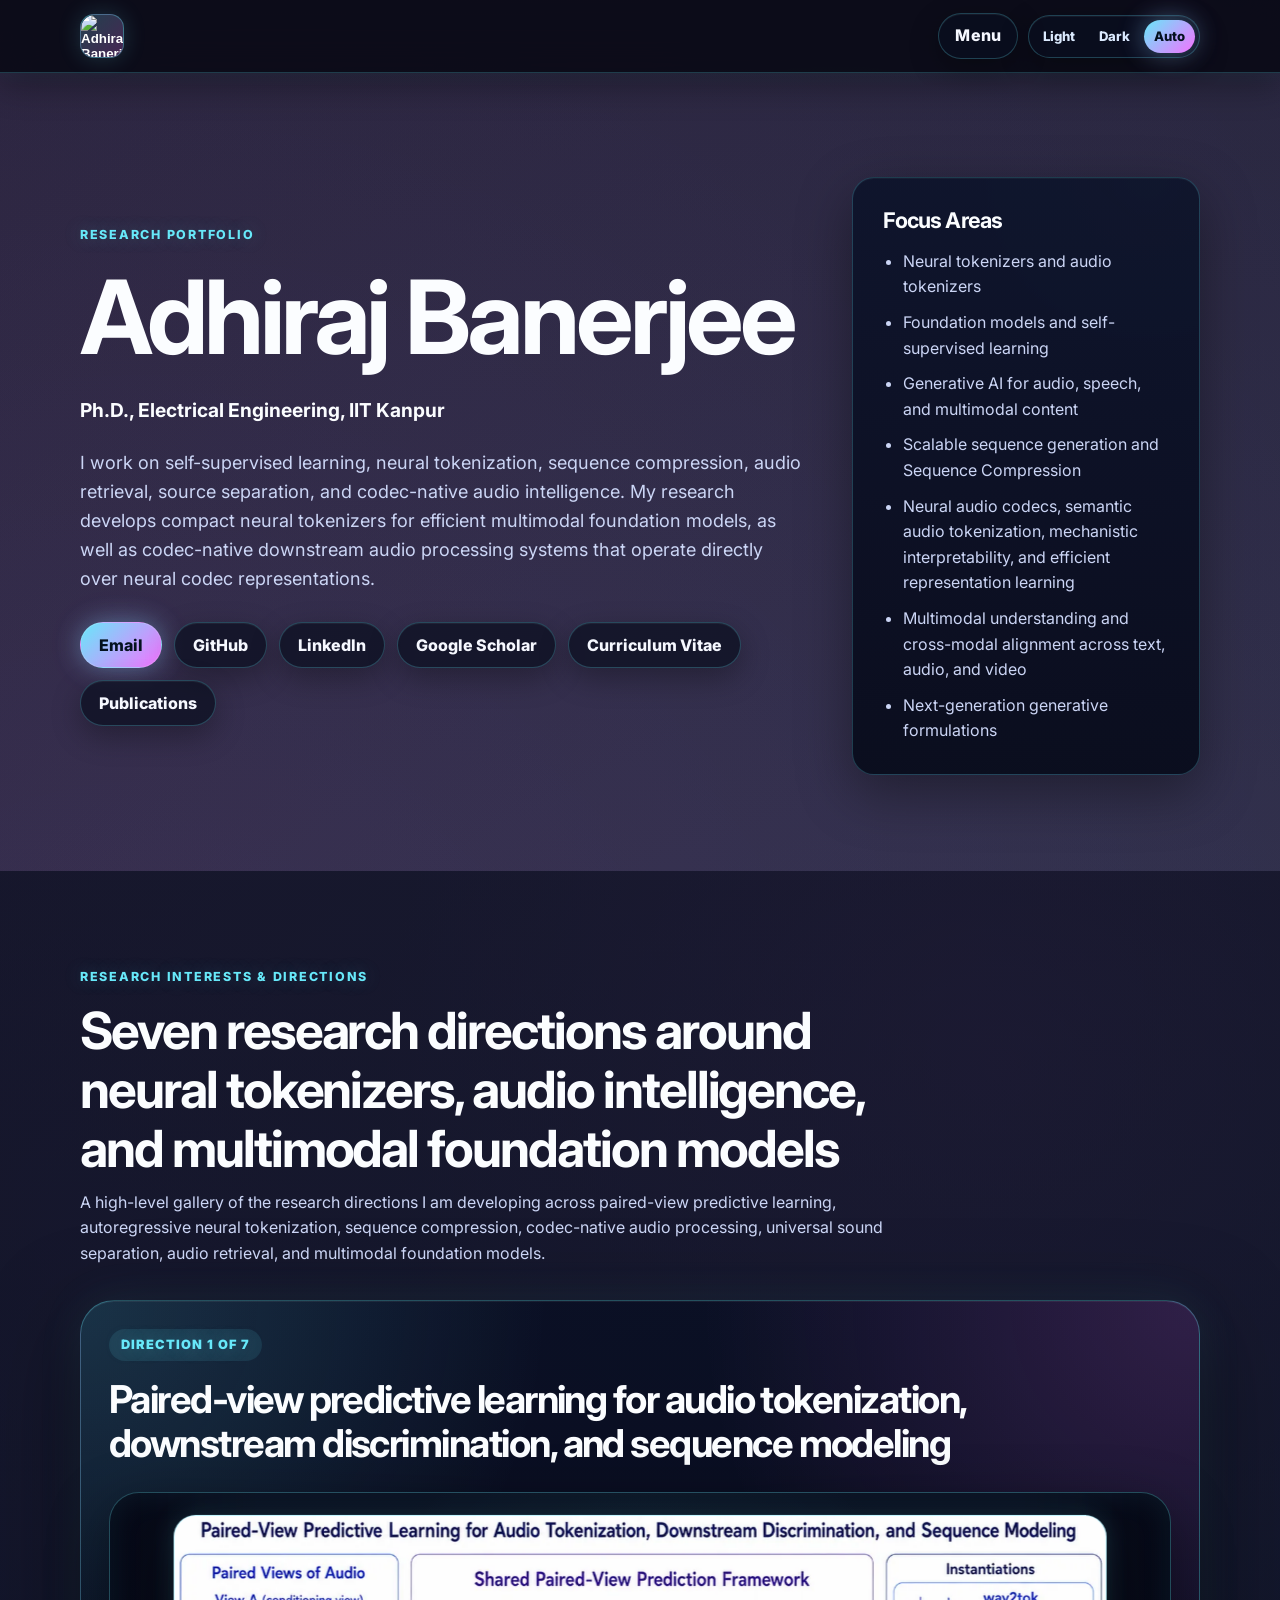
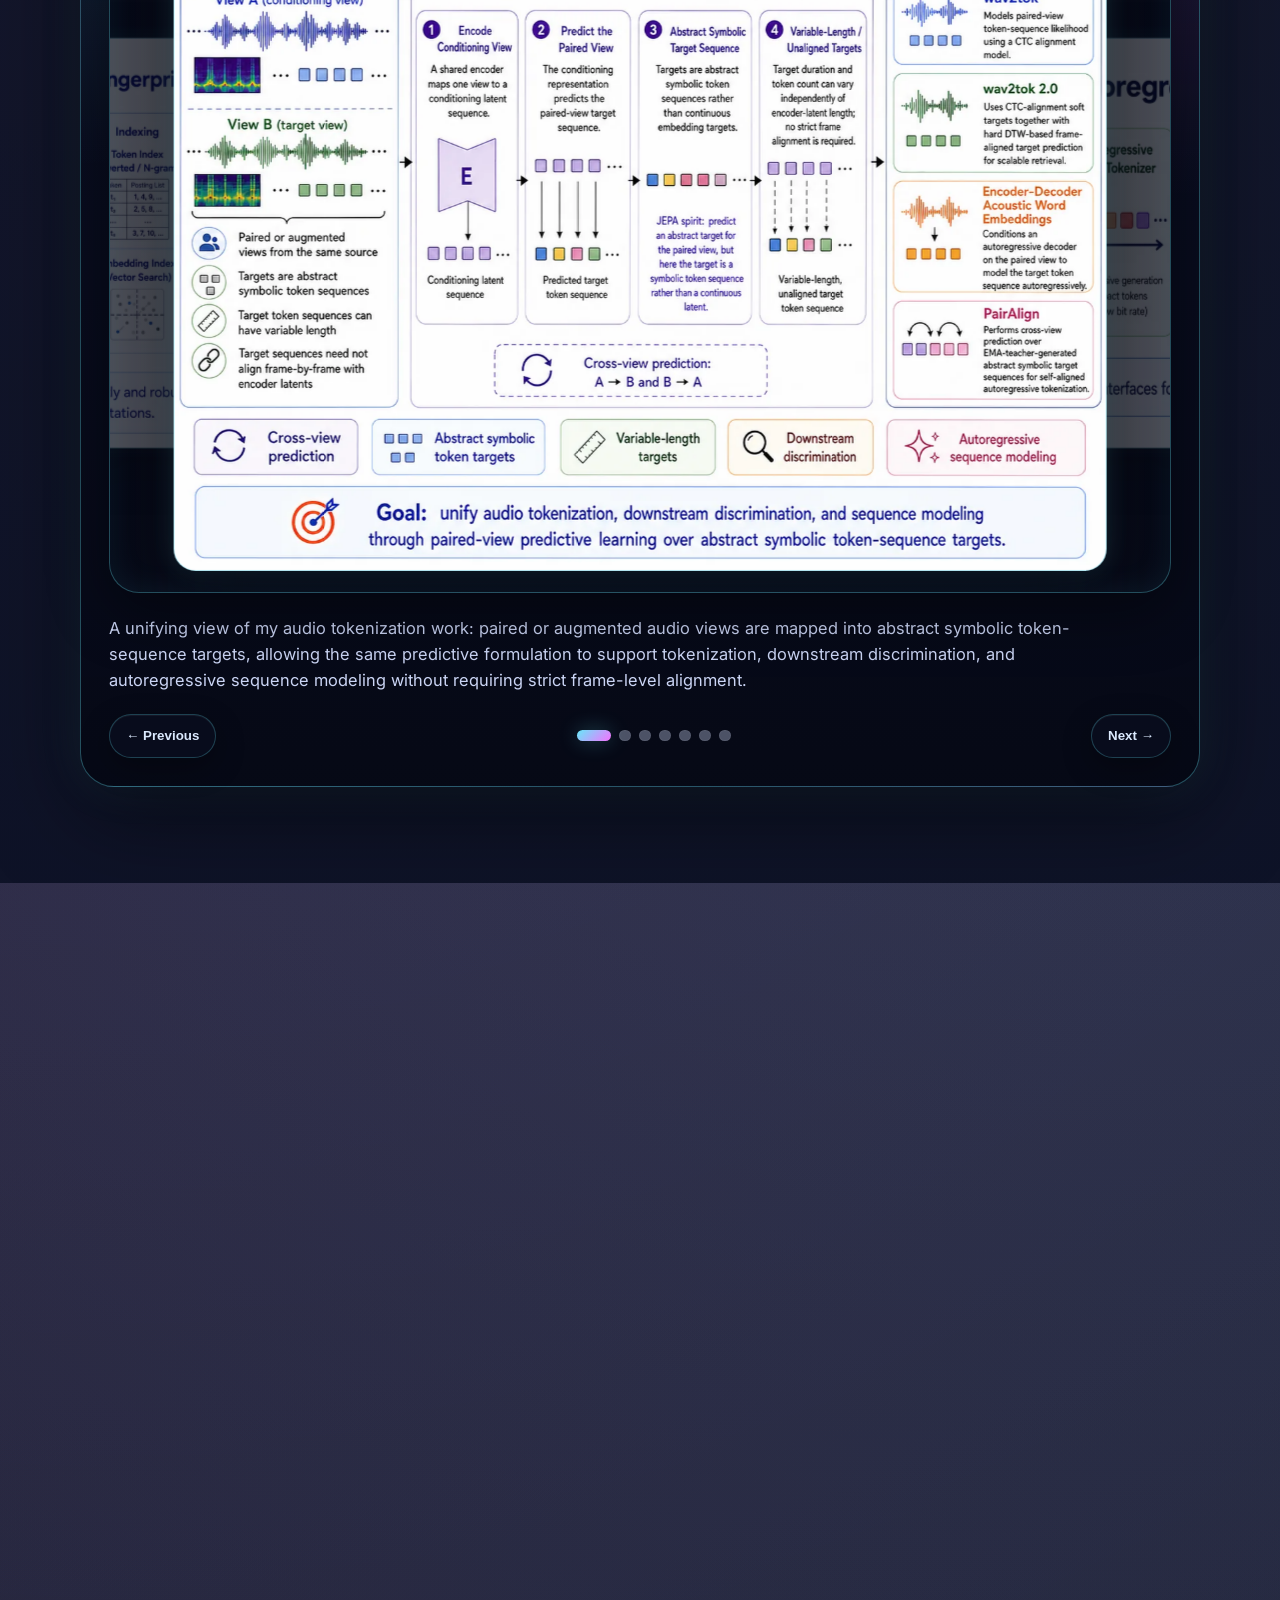
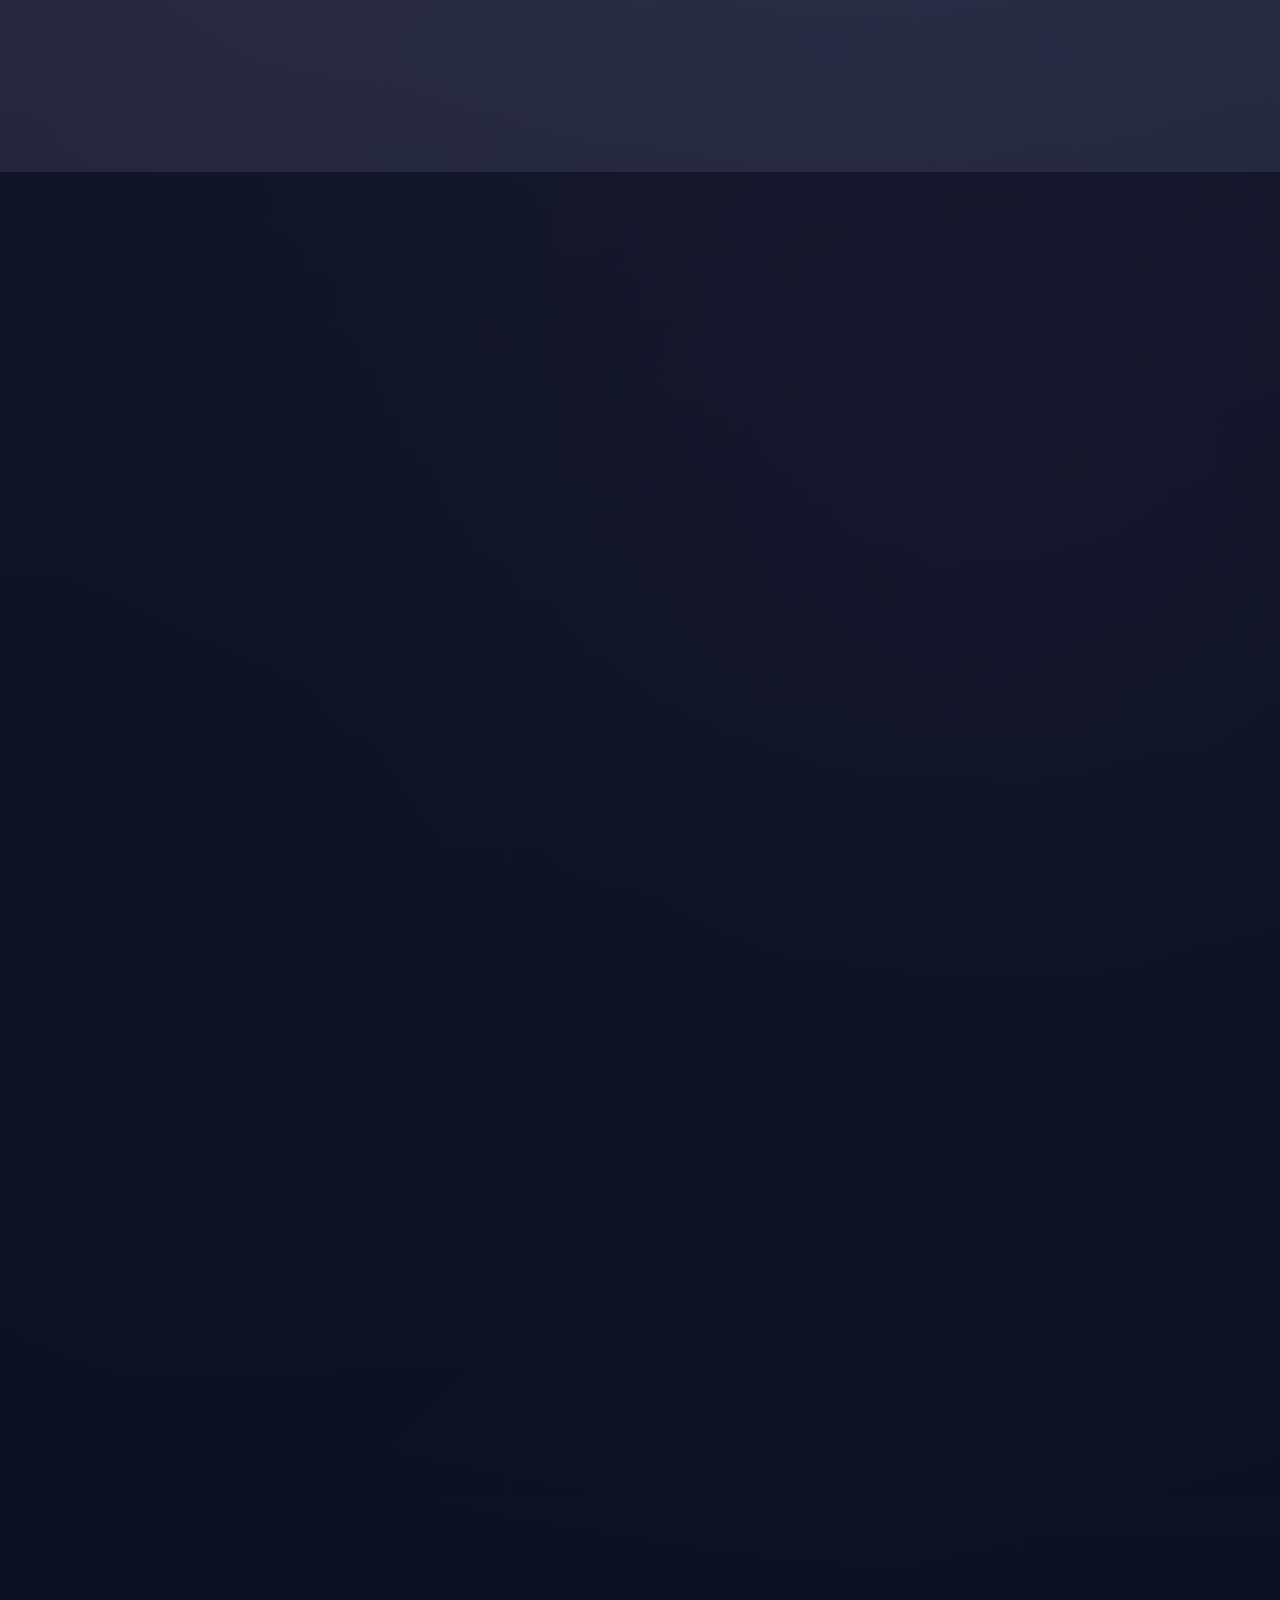
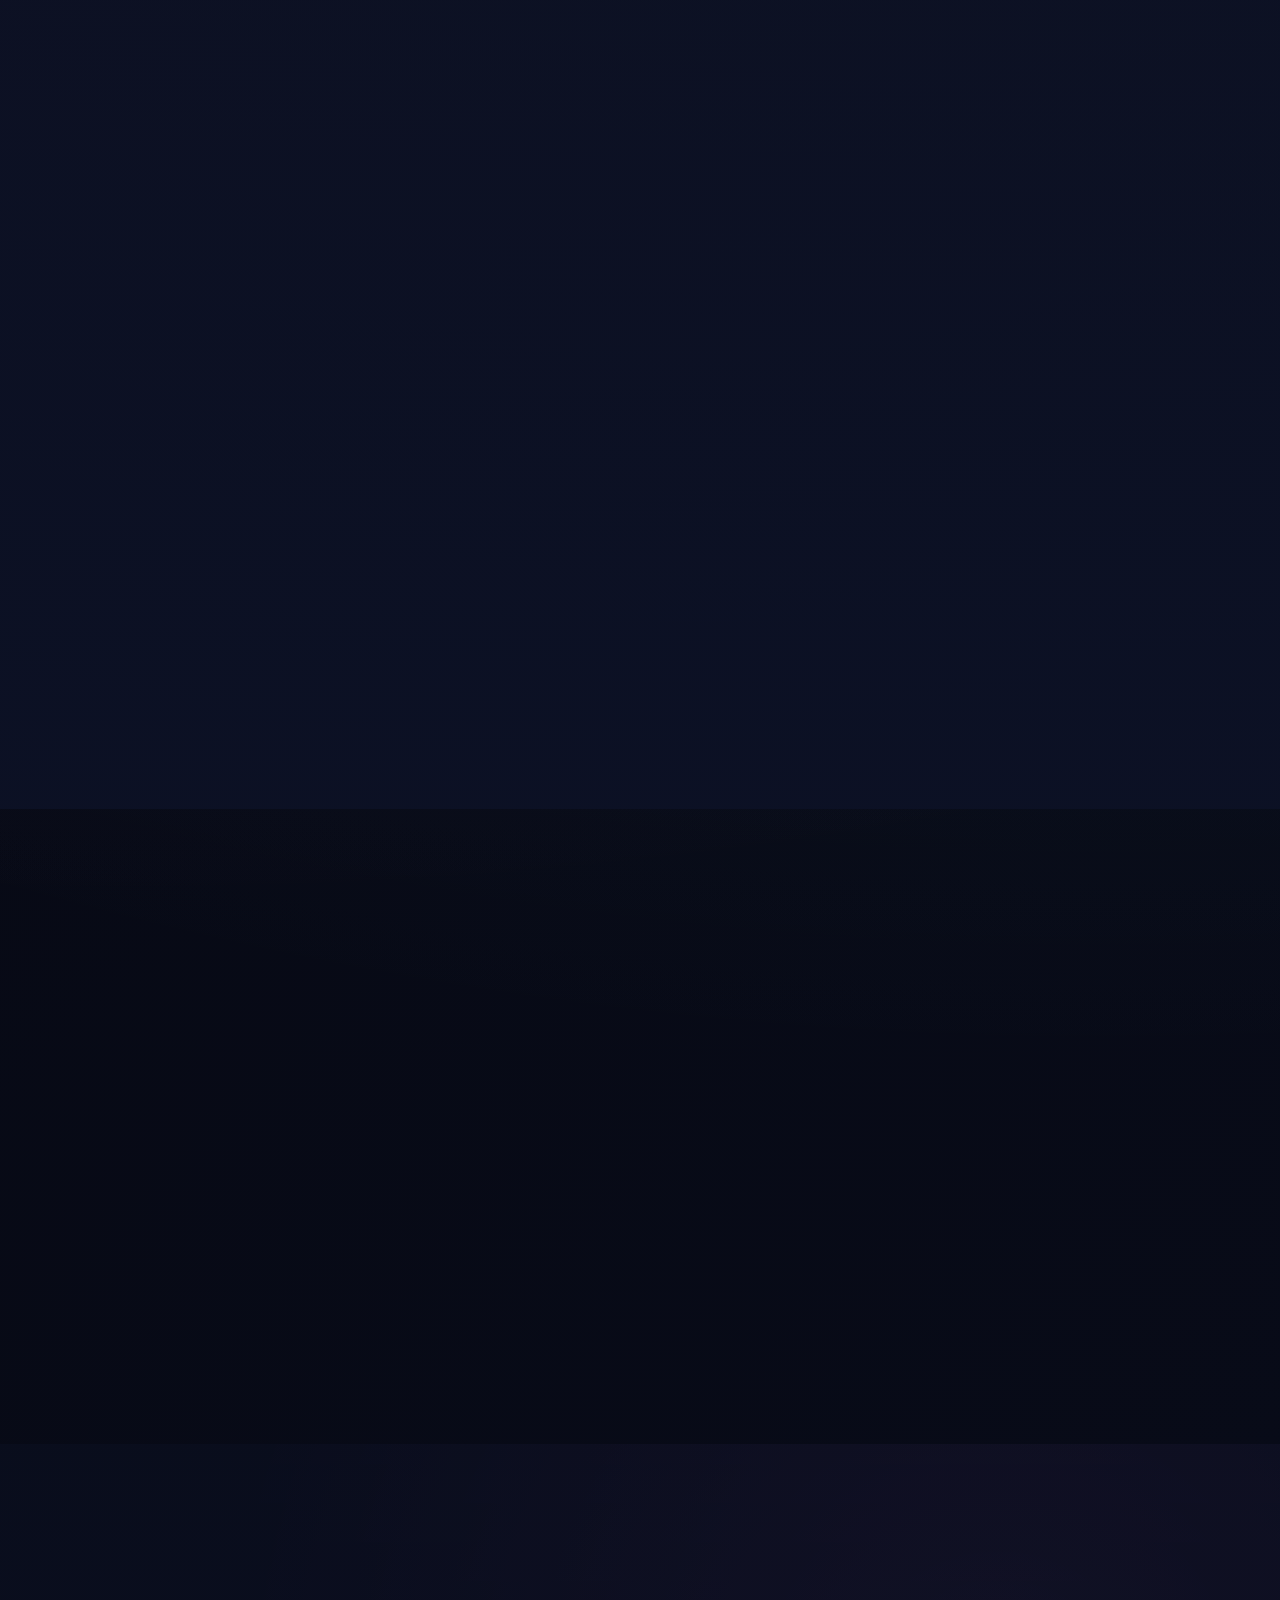
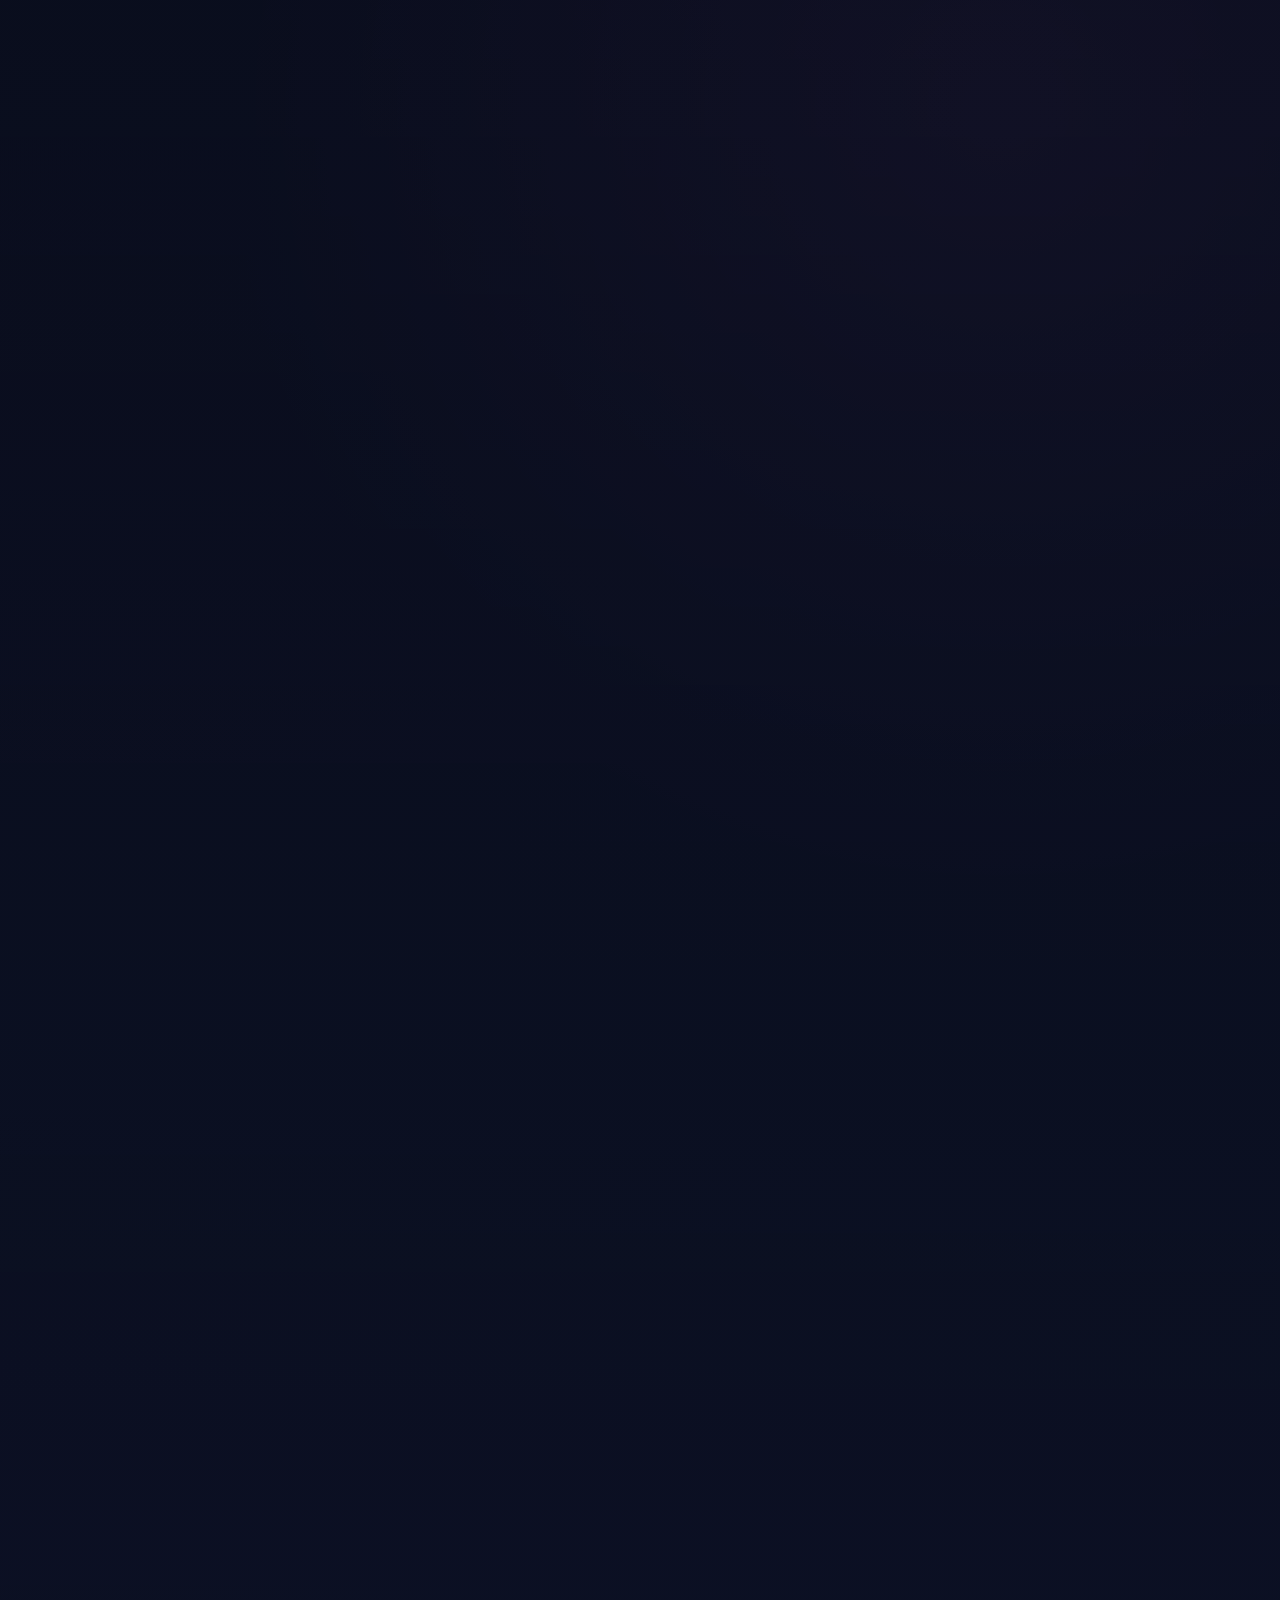
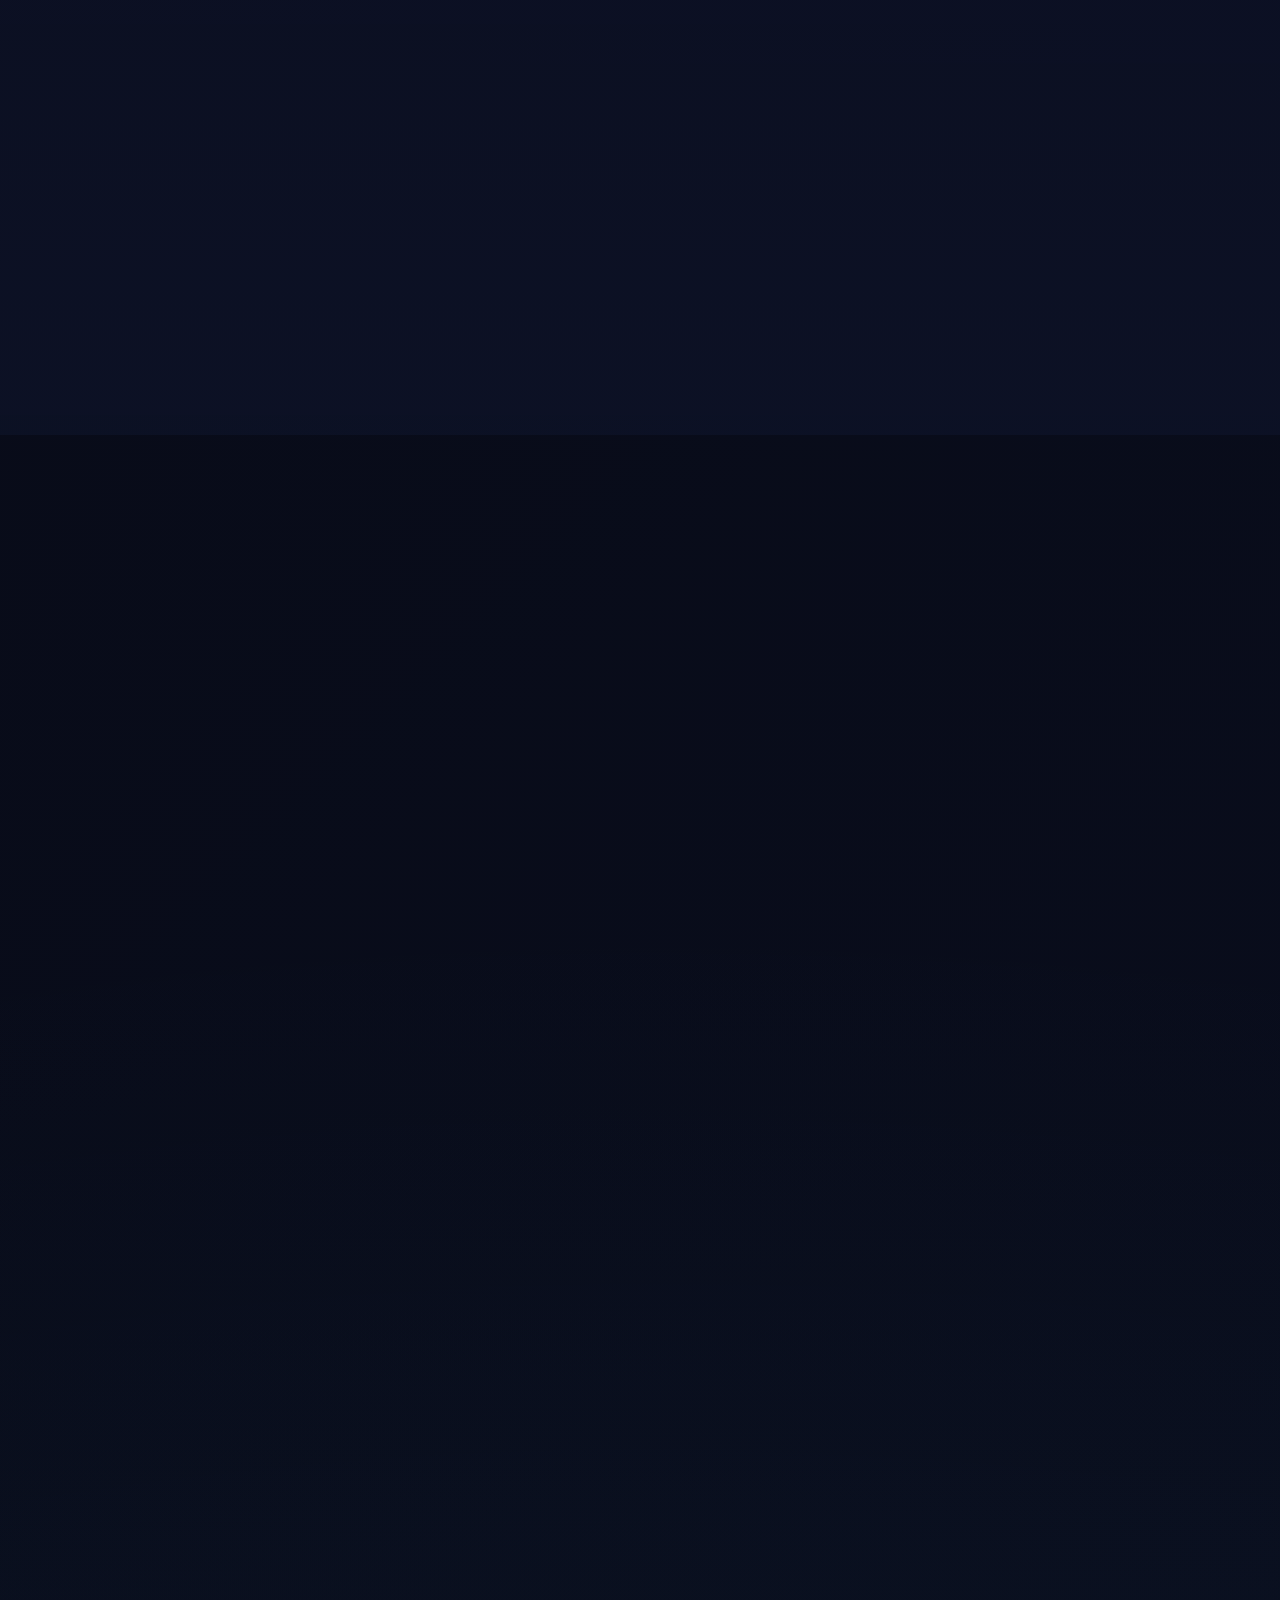
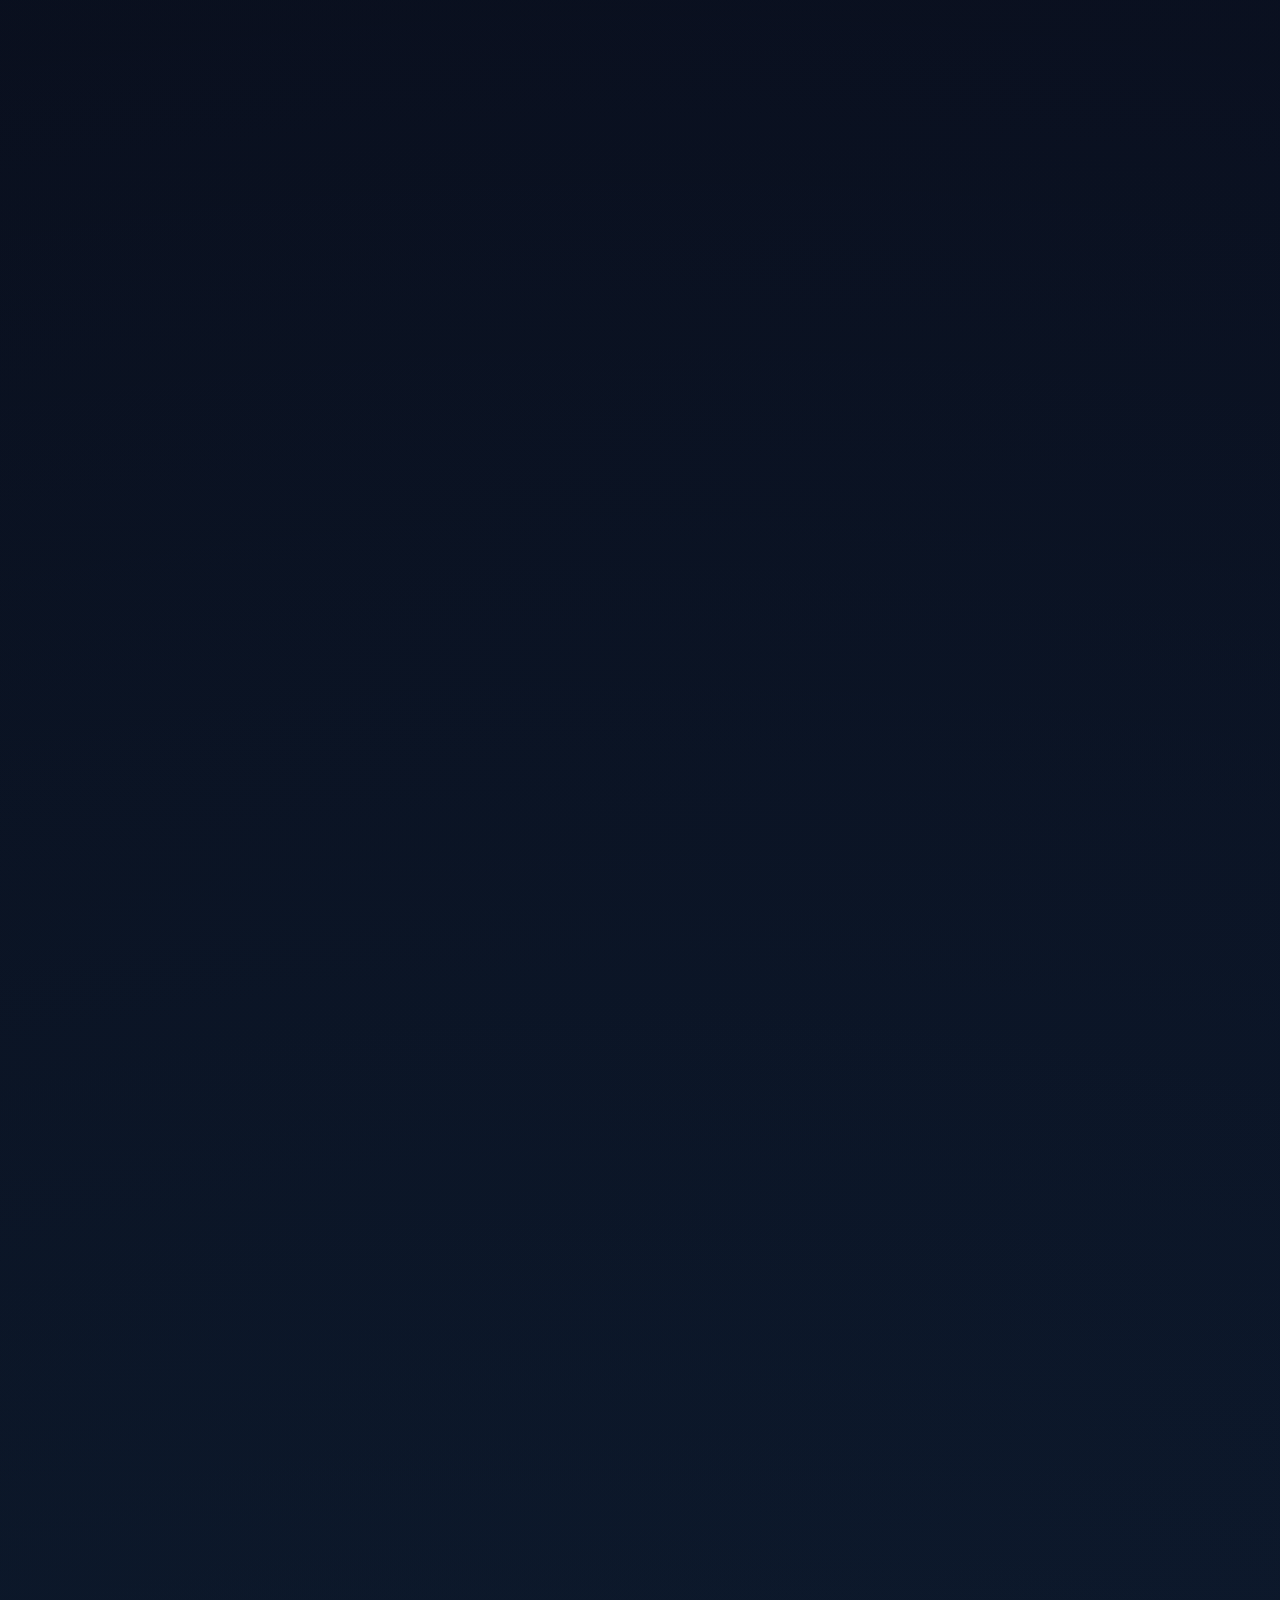
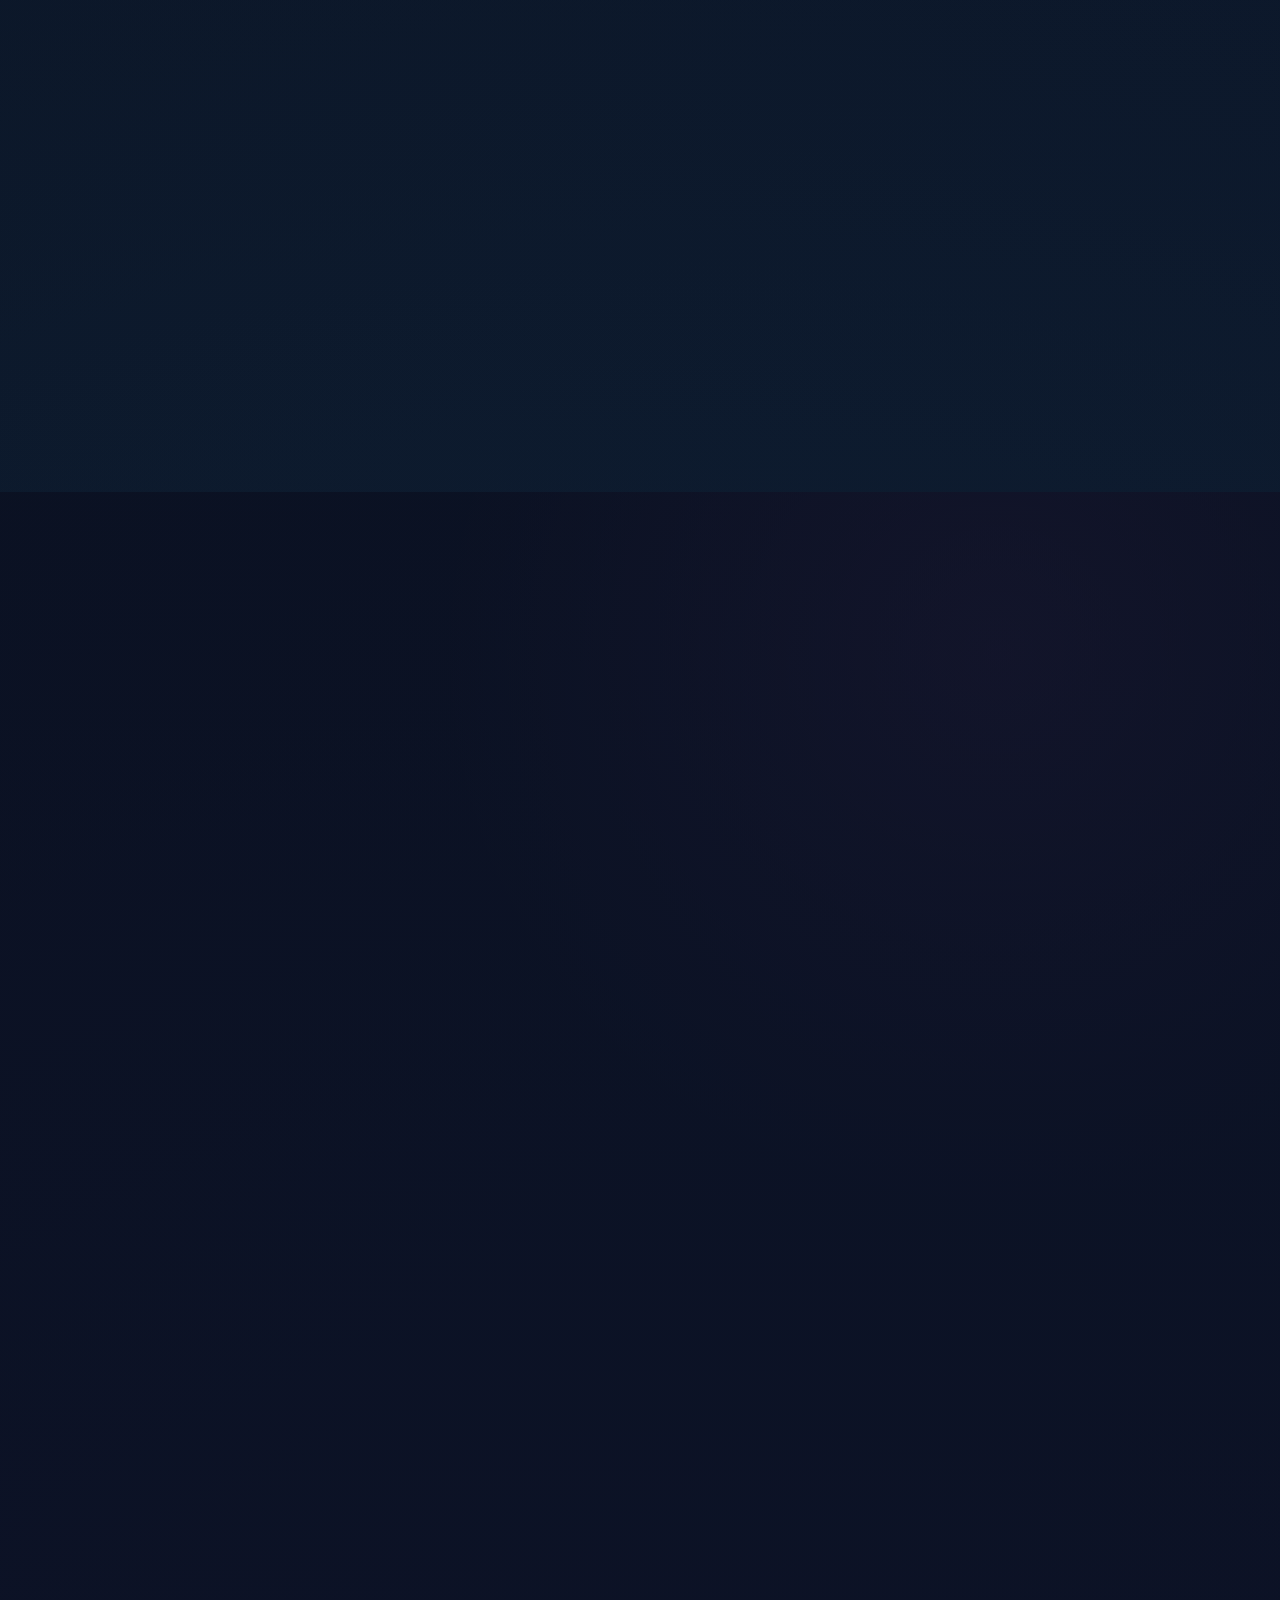
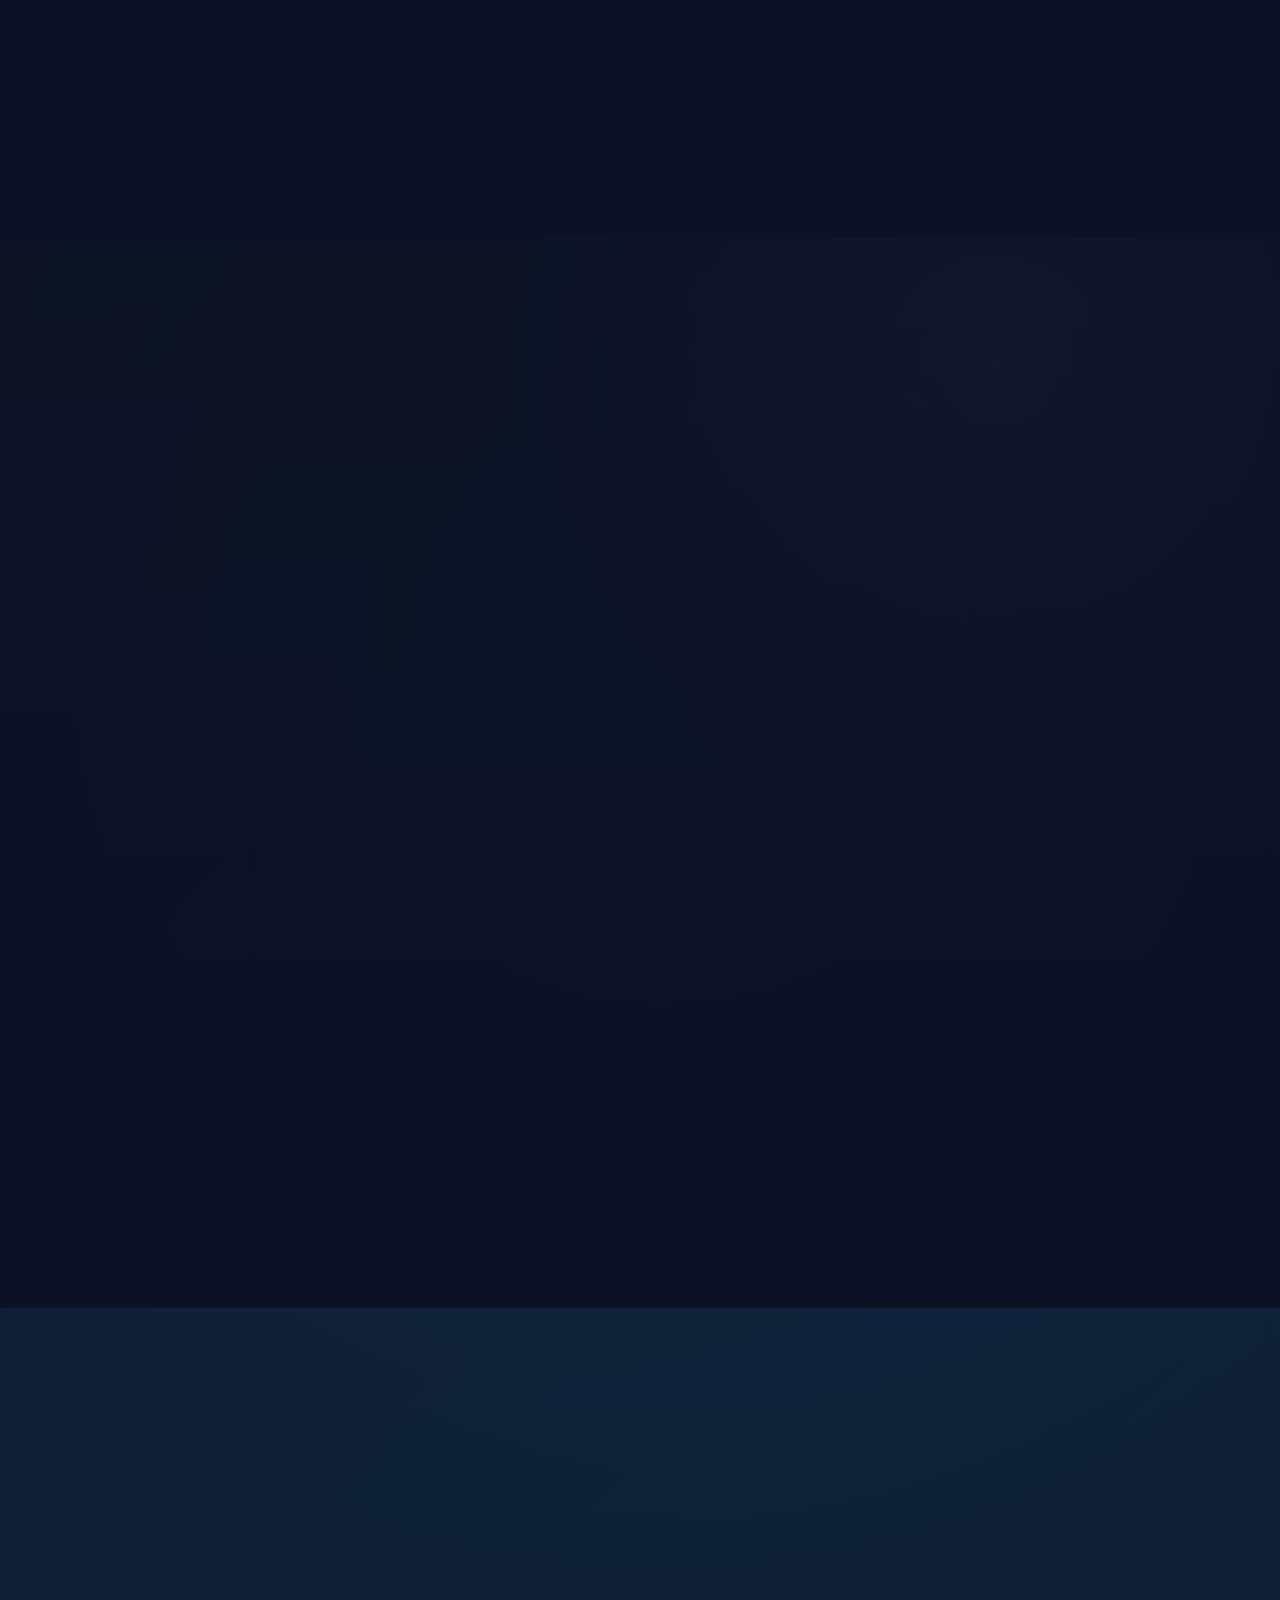
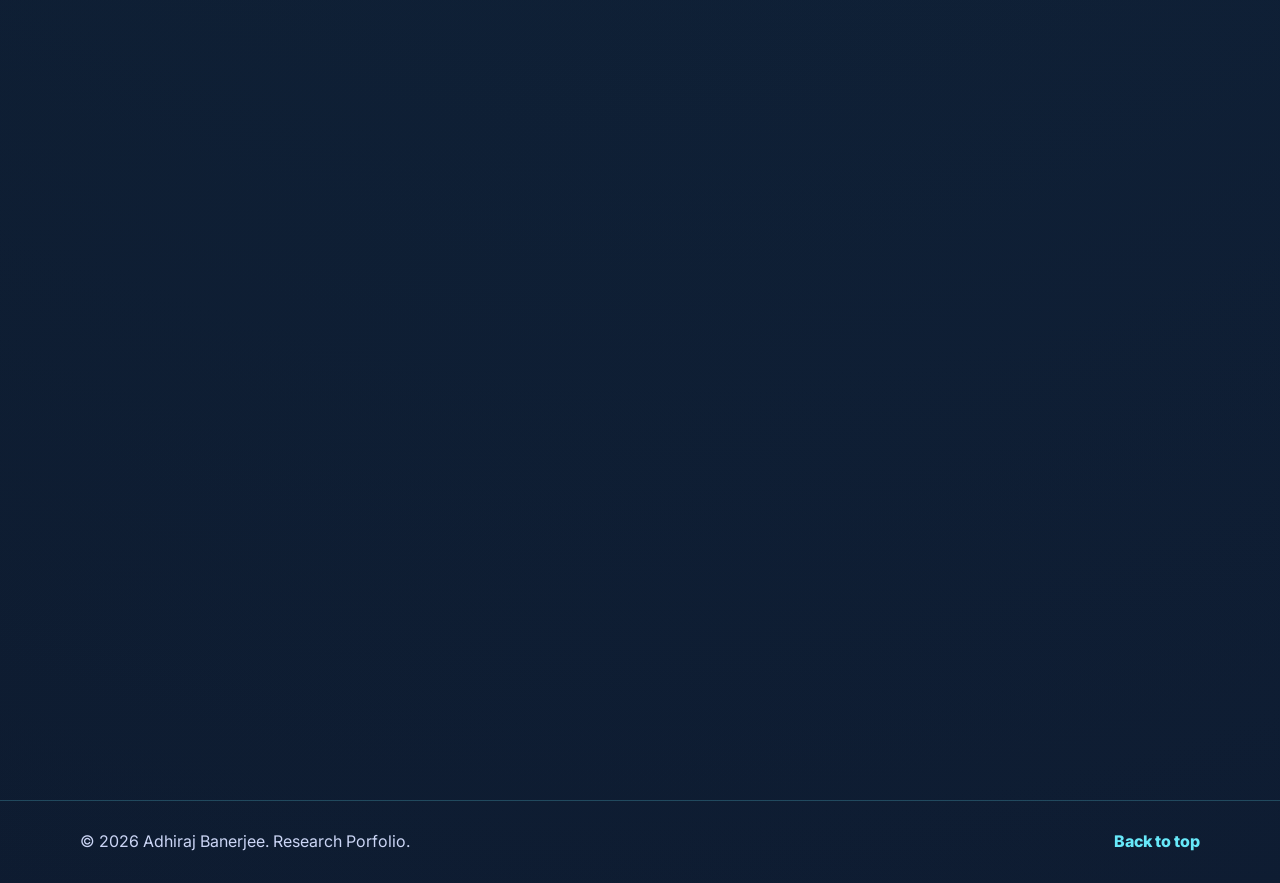
==== commit fdaa5f01: "final optimization" ====
--- a/index.html
+++ b/index.html
@@ -20,6 +20,12 @@
   <meta name="twitter:description" content="Research portfolio on neural tokenizers, sequence compression, audio retrieval, and codec-native audio intelligence." />
 
   <link rel="preload" as="image" href="assets/research-directions/research-direction-1.webp" fetchpriority="high" />
+  <link rel="preload" as="image" href="assets/research-directions/research-direction-2.webp" fetchpriority="high" />
+  <link rel="preload" as="image" href="assets/research-directions/research-direction-3.webp" fetchpriority="low" />
+  <link rel="preload" as="image" href="assets/research-directions/research-direction-4.webp" fetchpriority="low" />
+  <link rel="preload" as="image" href="assets/research-directions/research-direction-5.webp" fetchpriority="low" />
+  <link rel="preload" as="image" href="assets/research-directions/research-direction-6.webp" fetchpriority="low" />
+  <link rel="preload" as="image" href="assets/research-directions/research-direction-7.webp" fetchpriority="low" />
   <link rel="preload" as="image" href="https://github.com/adhirajAI.png?size=88" fetchpriority="high" />
   <link rel="preload" as="image" href="https://github.com/adhirajAI.png?size=640" fetchpriority="high" />
   <link rel="preconnect" href="https://github.com" />
--- a/styles.css
+++ b/styles.css
@@ -65,6 +65,17 @@
 
 .container { width: min(var(--max-width), calc(100% - 40px)); margin: 0 auto; }
 .section { padding: 96px 0; }
+.section {
+  content-visibility: auto;
+  contain-intrinsic-size: 900px;
+}
+
+.hero.section,
+.research-directions.section {
+  content-visibility: visible;
+  contain-intrinsic-size: auto;
+}
+
 .alt { background: var(--surface); }
 .skip-link {
   position: absolute; left: -999px; top: 10px; padding: 10px 14px; background: var(--text); color: white; z-index: 20;
@@ -498,7 +509,8 @@
 .direction-stage {
   position: relative;
   margin-top: 26px;
-  min-height: clamp(320px, 48vw, 610px);
+  height: clamp(320px, 48vw, 610px);
+  min-height: 0;
   overflow: hidden;
   border-radius: 30px;
   background:
@@ -506,12 +518,30 @@
     #ffffff;
   border: 1px solid var(--line);
   box-shadow: inset 0 1px 0 rgba(255,255,255,0.8), 0 18px 42px rgba(16, 24, 39, 0.08);
+  transition: height 320ms cubic-bezier(0.2, 0, 0, 1);
+}
+
+.direction-stage.is-resizing {
+  will-change: height;
 }
 .direction-track {
   position: absolute;
   inset: 0;
   min-height: 100%;
-}
+  contain: layout paint;
+}
+
+.direction-stage,
+.direction-track,
+.direction-card,
+.direction-card img {
+  transform: translateZ(0);
+}
+
+.direction-stage {
+  contain: layout paint;
+}
+
 .direction-card {
   position: absolute;
   top: 50%;
@@ -523,18 +553,30 @@
   cursor: zoom-in;
   border-radius: 24px;
   transform: translate(-50%, -50%) scale(0.82);
-  transition: transform 520ms cubic-bezier(.22, 1, .36, 1), opacity 520ms ease, filter 520ms ease;
-}
+  transition:
+    left 340ms cubic-bezier(0.2, 0, 0, 1),
+    transform 340ms cubic-bezier(0.2, 0, 0, 1),
+    opacity 320ms linear,
+    filter 320ms linear;
+  will-change: auto;
+  backface-visibility: hidden;
+  transform-origin: center center;
+}
+
 .direction-card img {
   display: block;
   width: 100%;
   height: auto;
-  aspect-ratio: 16 / 9;
   object-fit: contain;
   border-radius: 22px;
   background: #ffffff;
   border: 1px solid var(--line);
   box-shadow: 0 18px 44px rgba(16, 24, 39, 0.12);
+  transition:
+    border-radius 320ms linear,
+    box-shadow 320ms linear,
+    filter 320ms linear,
+    opacity 320ms linear;
 }
 .direction-card.is-active {
   left: 50%;
@@ -559,6 +601,54 @@
   filter: saturate(0.75) blur(0.15px);
   pointer-events: none;
 }
+
+.direction-card.is-far-prev {
+  left: -44%;
+  z-index: 0;
+  opacity: 0;
+  transform: translate(-50%, -50%) scale(0.72);
+  filter: saturate(0.72) blur(0.2px);
+  pointer-events: none;
+}
+
+.direction-card.is-far-next {
+  left: 144%;
+  z-index: 0;
+  opacity: 0;
+  transform: translate(-50%, -50%) scale(0.72);
+  filter: saturate(0.72) blur(0.2px);
+  pointer-events: none;
+}
+
+.direction-track.slide-left .direction-card,
+.direction-track.slide-right .direction-card {
+  will-change: left, transform, opacity, filter;
+}
+
+.direction-title,
+.direction-summary,
+.direction-kicker {
+  transition: opacity 150ms linear, transform 180ms cubic-bezier(0.2, 0, 0, 1);
+}
+
+.direction-copy-changing .direction-title,
+.direction-copy-changing .direction-summary,
+.direction-copy-changing .direction-kicker {
+  opacity: 0;
+  transform: translateY(4px);
+}
+
+@media (prefers-reduced-motion: reduce) {
+  .direction-stage,
+  .direction-card,
+  .direction-card img,
+  .direction-title,
+  .direction-summary,
+  .direction-kicker {
+    transition: none;
+  }
+}
+
 .direction-card:focus-visible {
   outline: 3px solid var(--accent);
   outline-offset: 5px;
@@ -1408,7 +1498,7 @@
   .section { padding: 72px 0; }
   .hero-grid, .positioning-grid, .repo-grid, .project-grid, .competition-grid, .media-grid, .award-grid, .academic-grid, .service-grid { grid-template-columns: 1fr; }
   .direction-carousel { padding: 20px; border-radius: 26px; }
-  .direction-stage { min-height: clamp(245px, 58vw, 440px); border-radius: 22px; }
+  .direction-stage { height: clamp(245px, 58vw, 440px); border-radius: 22px; }
   .direction-card { width: 90%; }
   .direction-card.is-prev { left: -35%; opacity: 0.24; transform: translate(-50%, -50%) scale(0.78); }
   .direction-card.is-next { left: 135%; opacity: 0.24; transform: translate(-50%, -50%) scale(0.78); }
@@ -1453,7 +1543,7 @@
   .paper-copy { gap: 8px; }
   .paper-copy h3 { font-size: 1.06rem; }
   .button { width: 100%; }
-  .direction-stage { min-height: clamp(210px, 62vw, 360px); }
+  .direction-stage { height: clamp(210px, 62vw, 360px); }
   .direction-card { width: 94%; }
   .direction-card img { border-radius: 14px; }
   .direction-summary { font-size: 0.98rem; }
@@ -1749,6 +1839,7 @@
 }
 
 
+
 /* Smooth pop-up transitions for avatar profile and research-direction lightbox. */
 .avatar-modal,
 .direction-lightbox {
@@ -1807,6 +1898,10 @@
 }
 
 @media (prefers-reduced-motion: reduce) {
+  .direction-card,
+  .direction-title,
+  .direction-summary,
+  .direction-kicker,
   .avatar-modal,
   .avatar-modal-frame,
   .direction-lightbox,
@@ -1817,3 +1912,25 @@
     transform: none;
   }
 }
+
+
+@media (max-width: 860px) {
+  .direction-card.is-far-prev { left: -88%; opacity: 0; transform: translate(-50%, -50%) scale(0.74); }
+  .direction-card.is-far-next { left: 188%; opacity: 0; transform: translate(-50%, -50%) scale(0.74); }
+}
+
+/* Carousel side-click navigation: left side = previous, right side = next, center = expand. */
+.direction-card.is-active {
+  cursor: zoom-in;
+}
+
+.direction-card.is-active img {
+  user-select: none;
+  -webkit-user-drag: none;
+}
+
+@media (hover: hover) and (pointer: fine) {
+  .direction-card.is-active:hover img {
+    filter: saturate(1.02) contrast(1.01);
+  }
+}
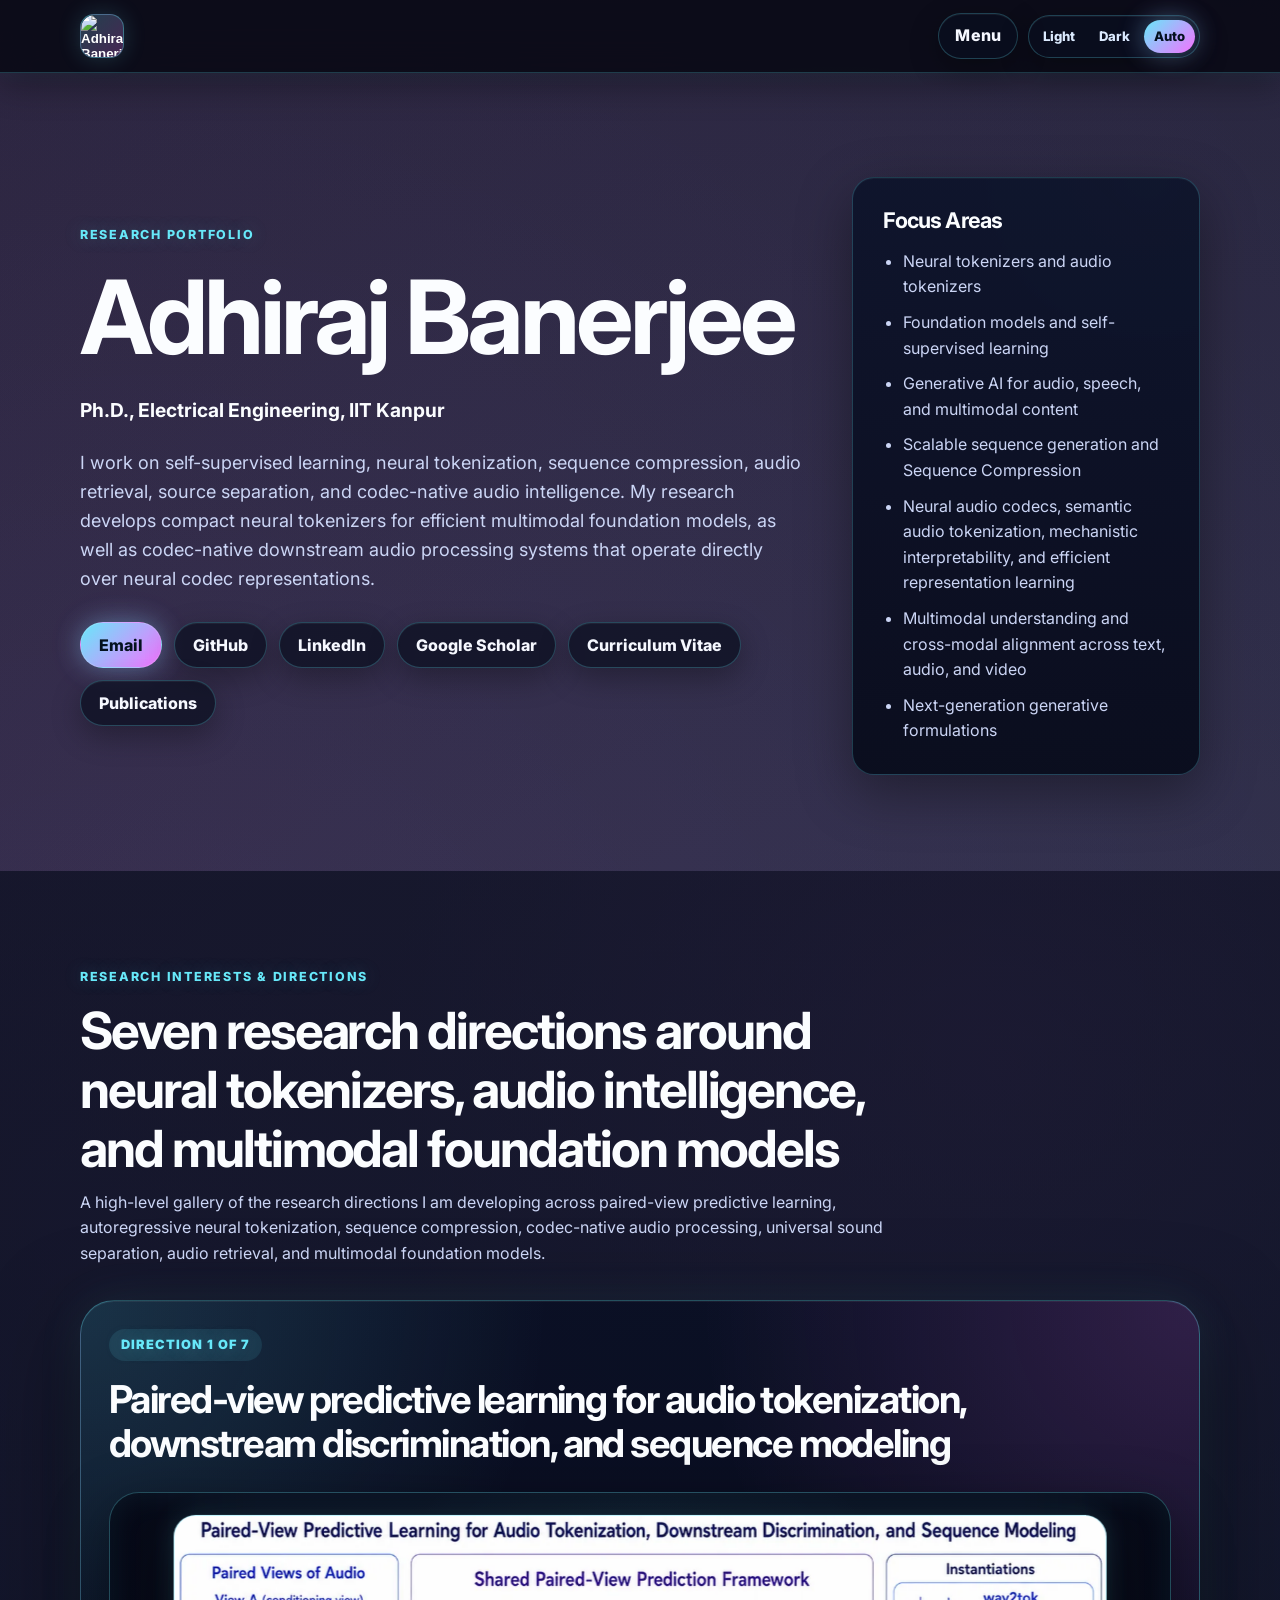
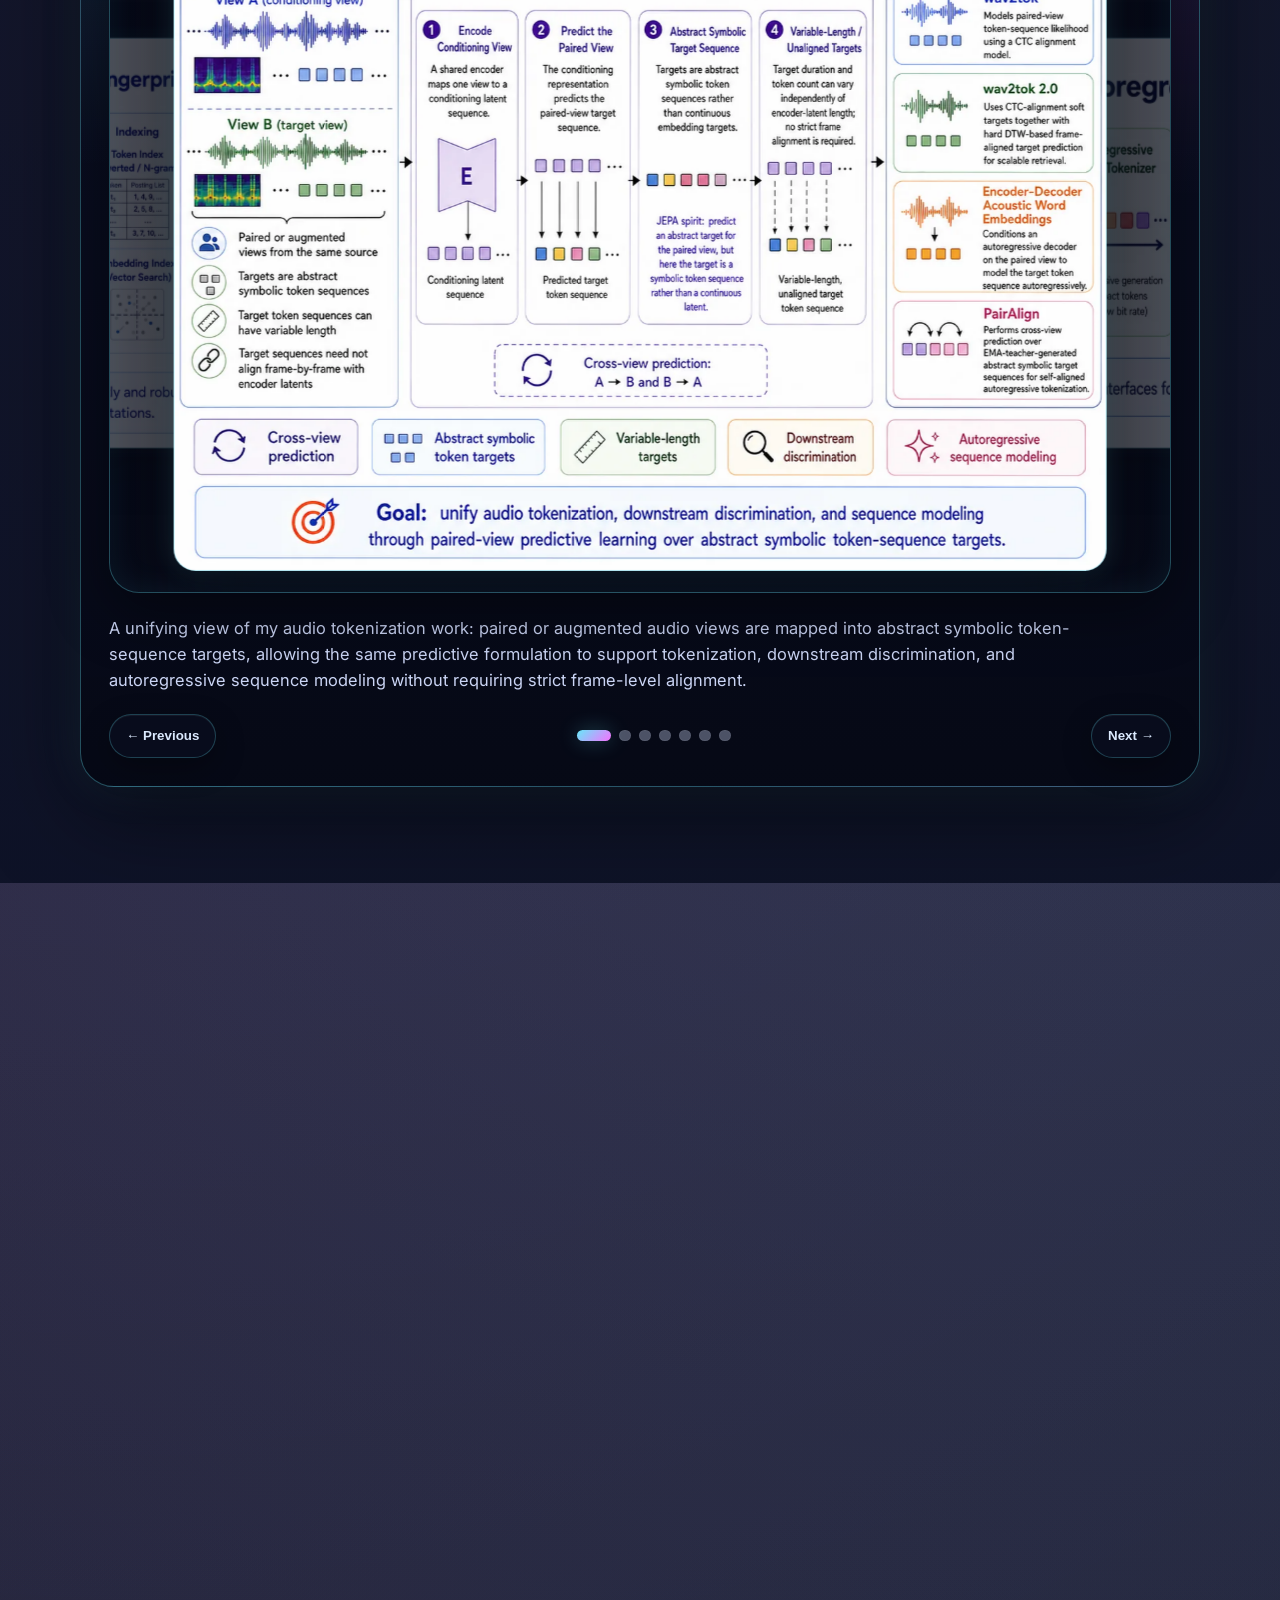
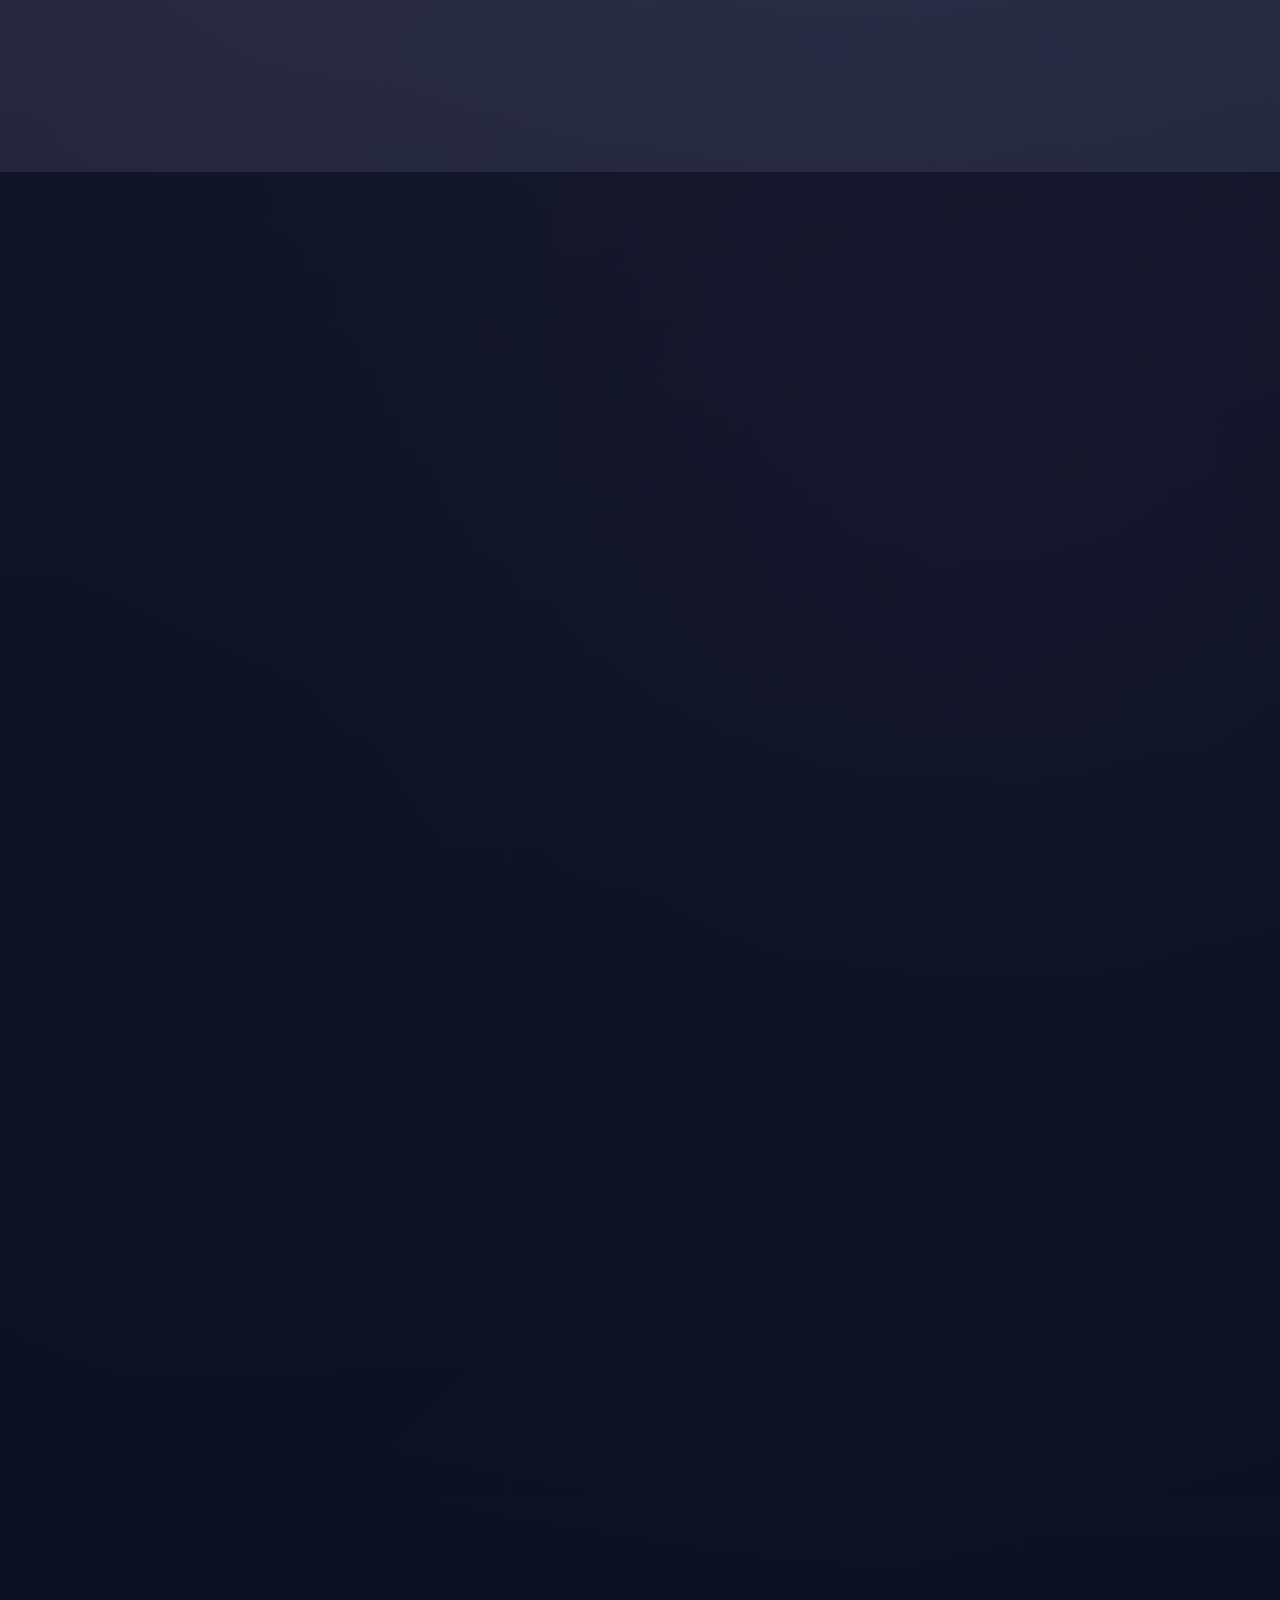
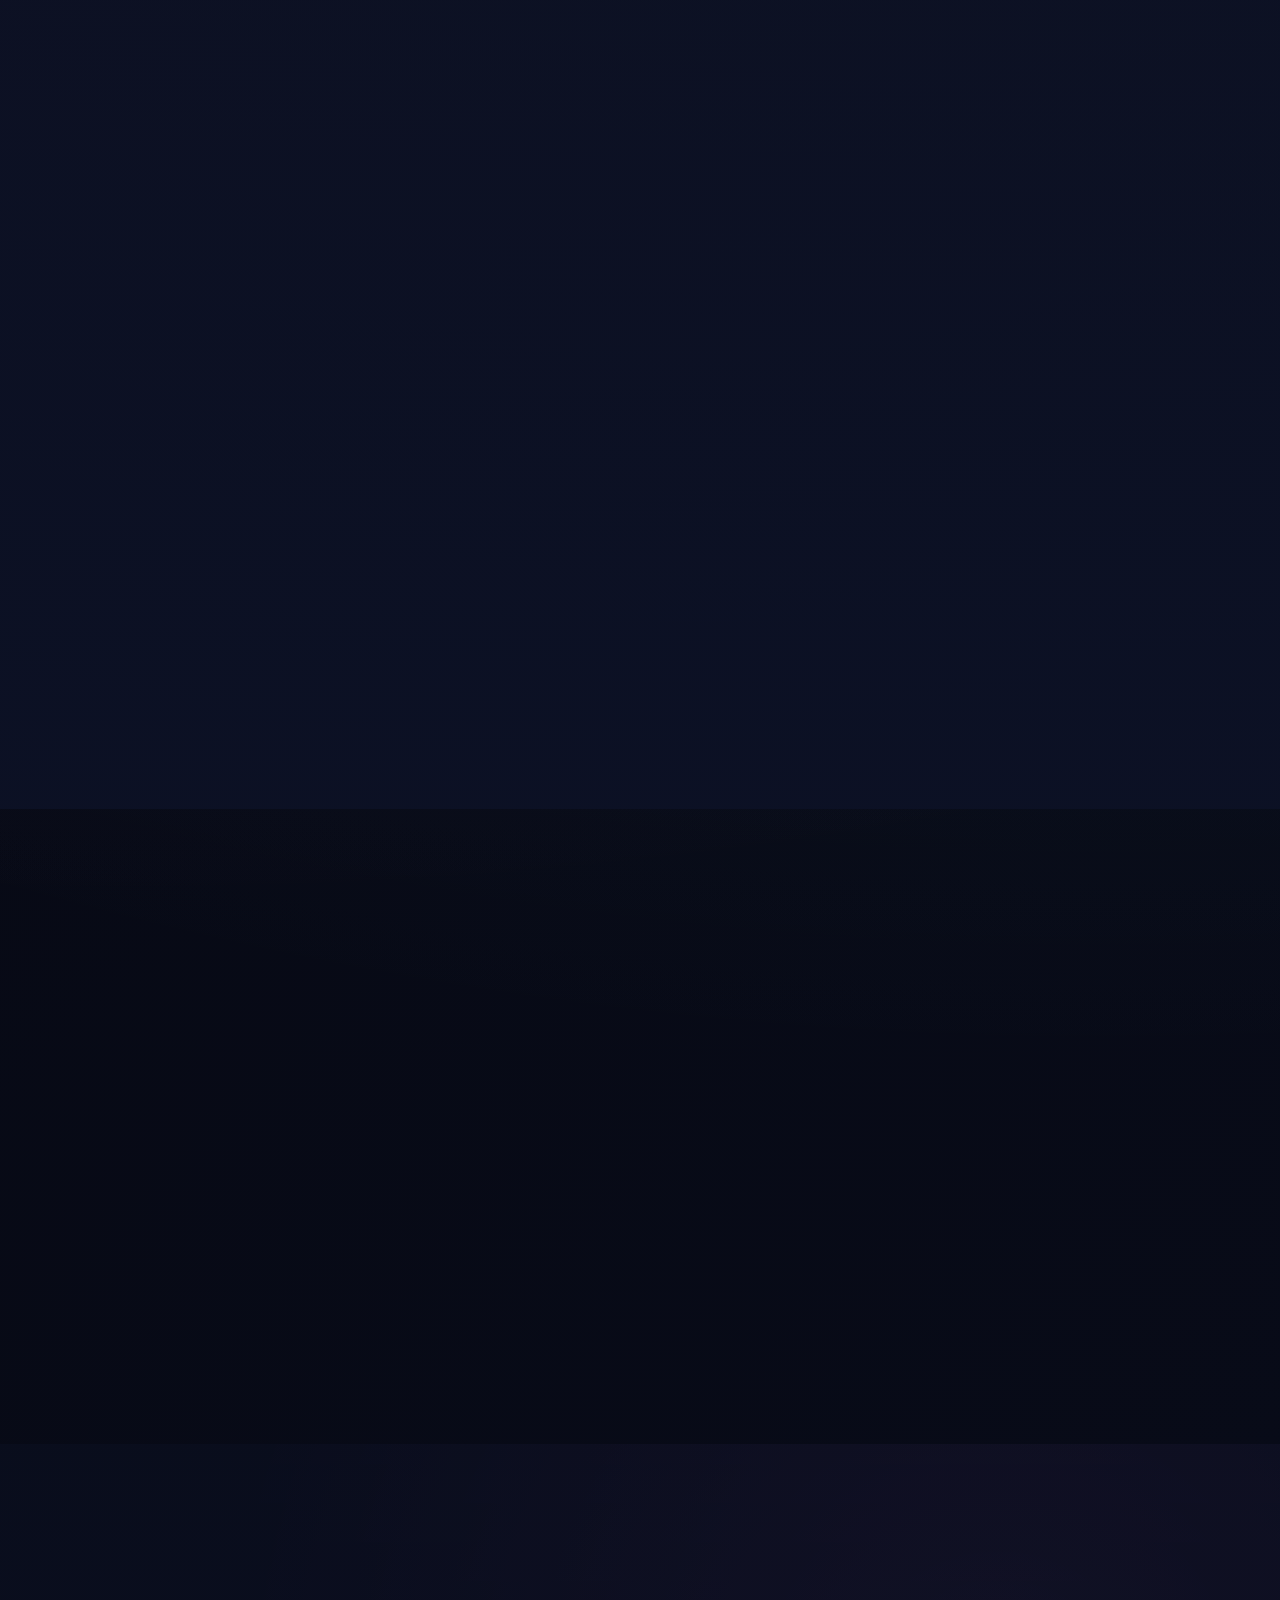
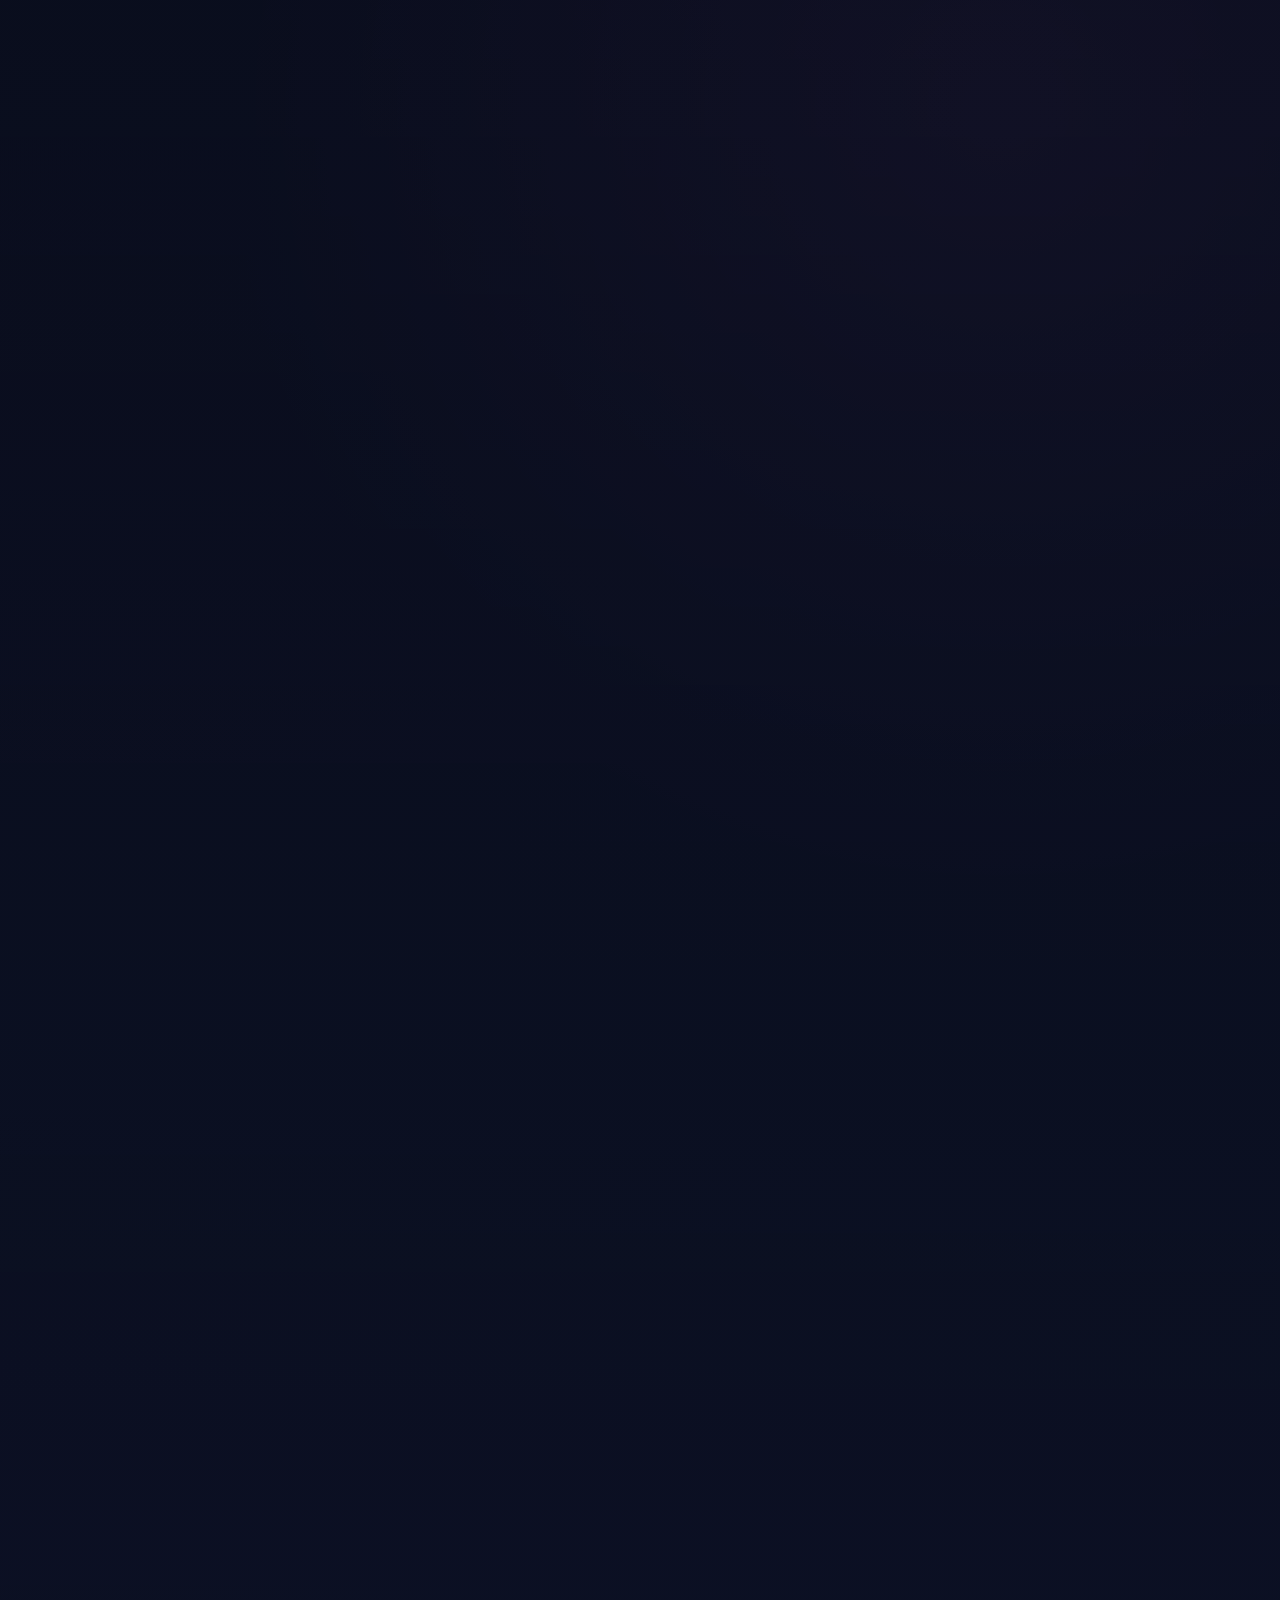
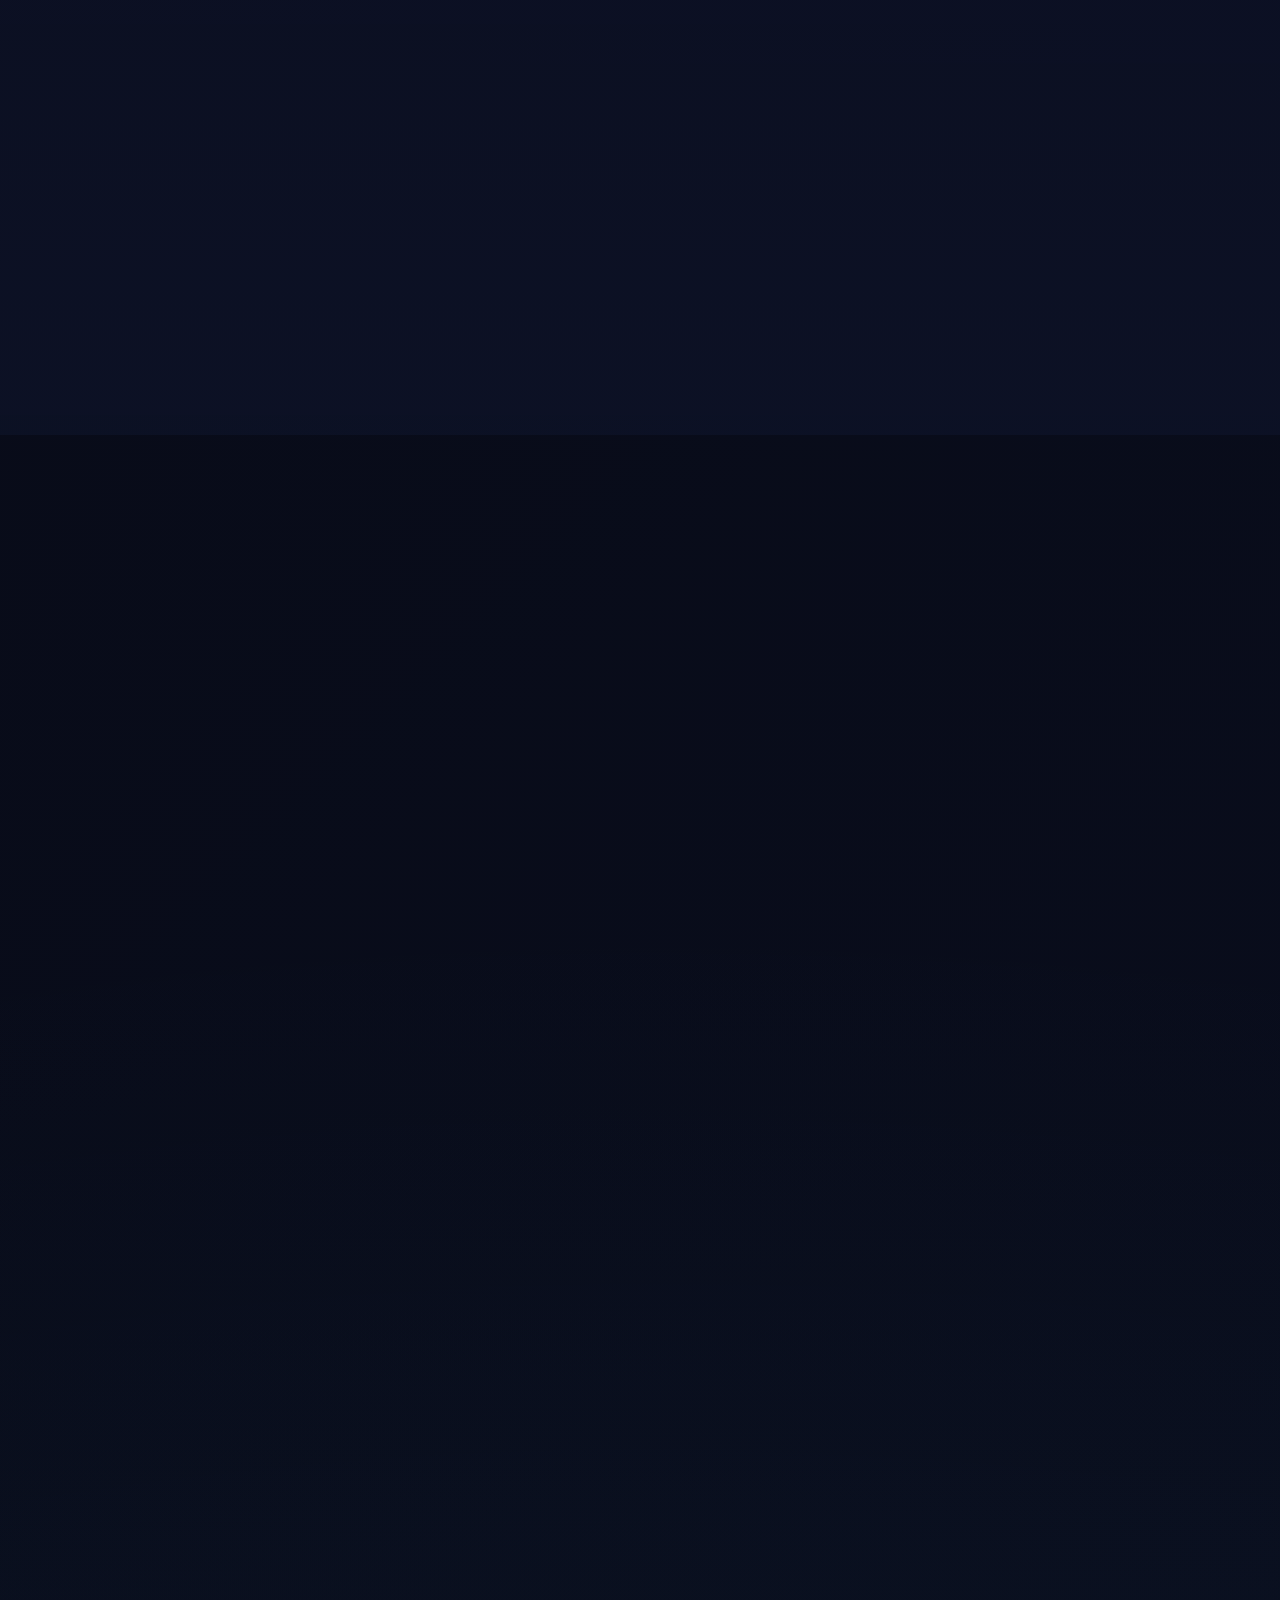
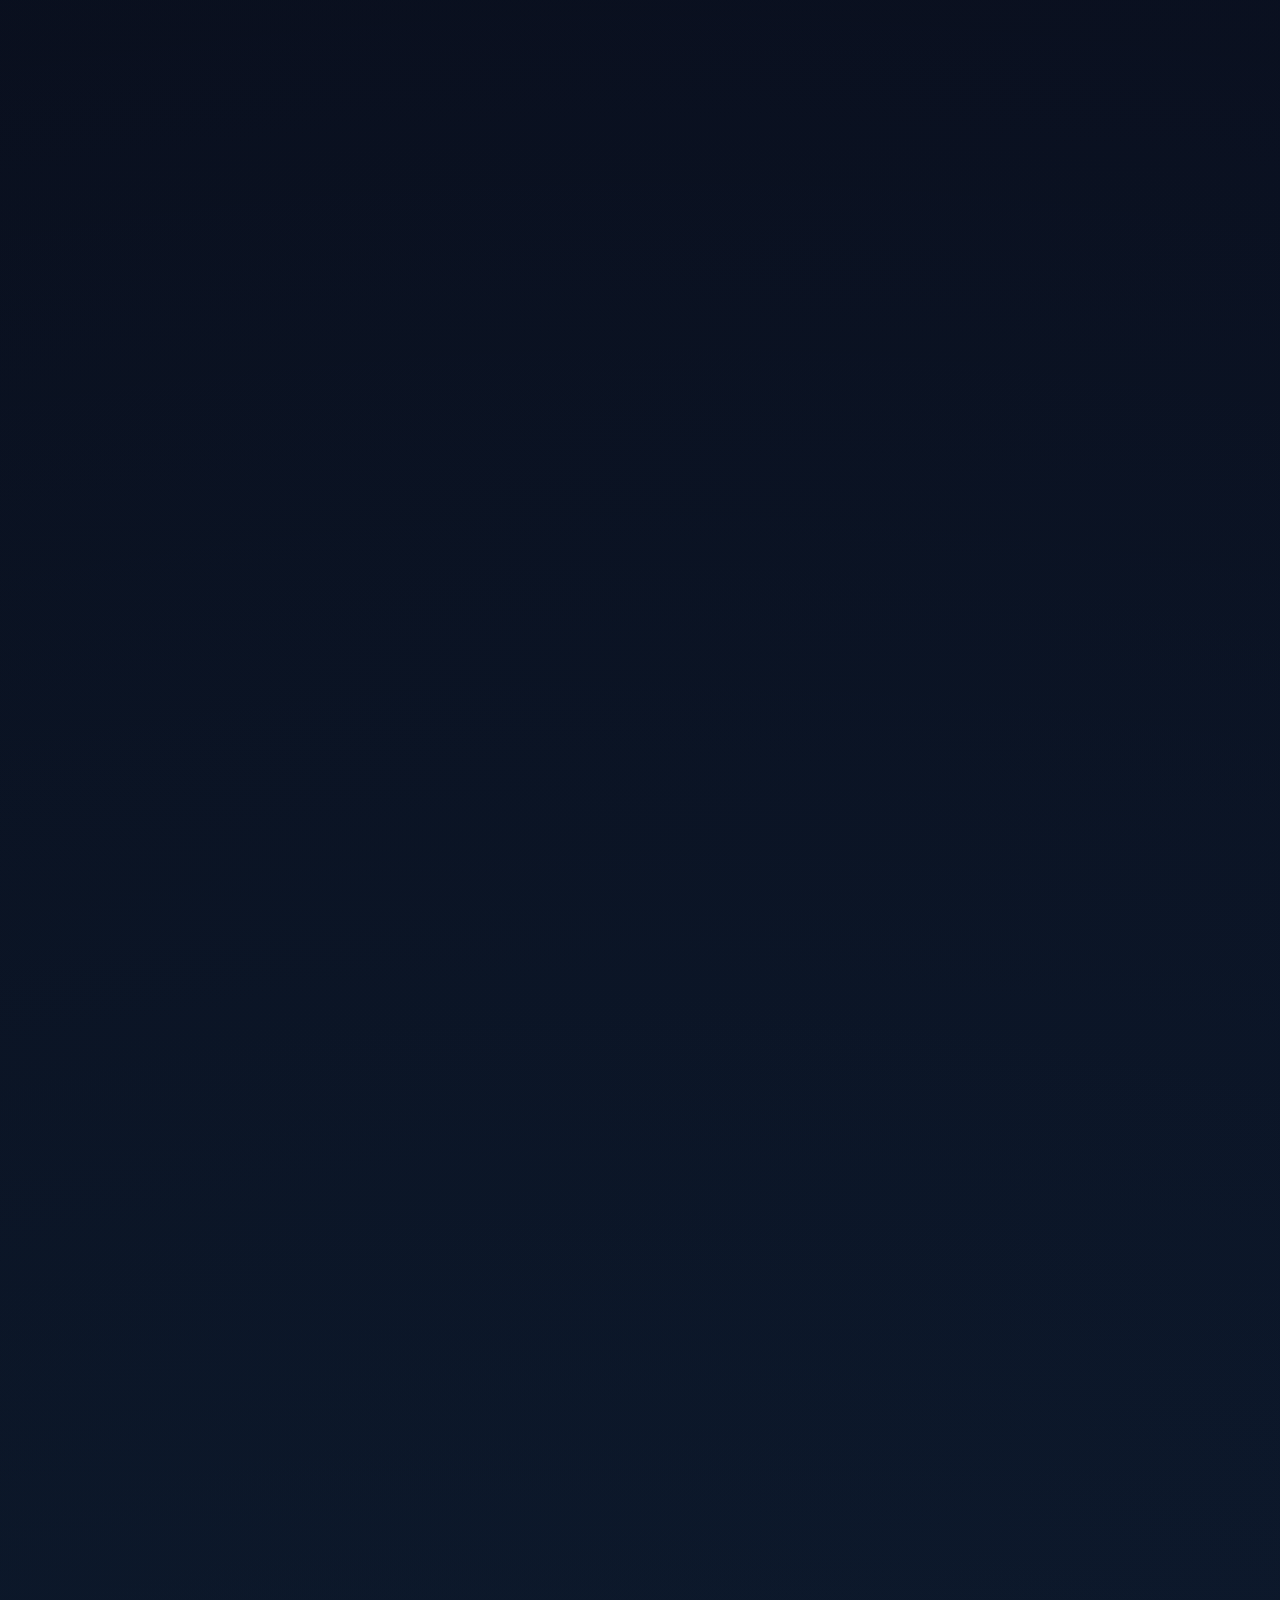
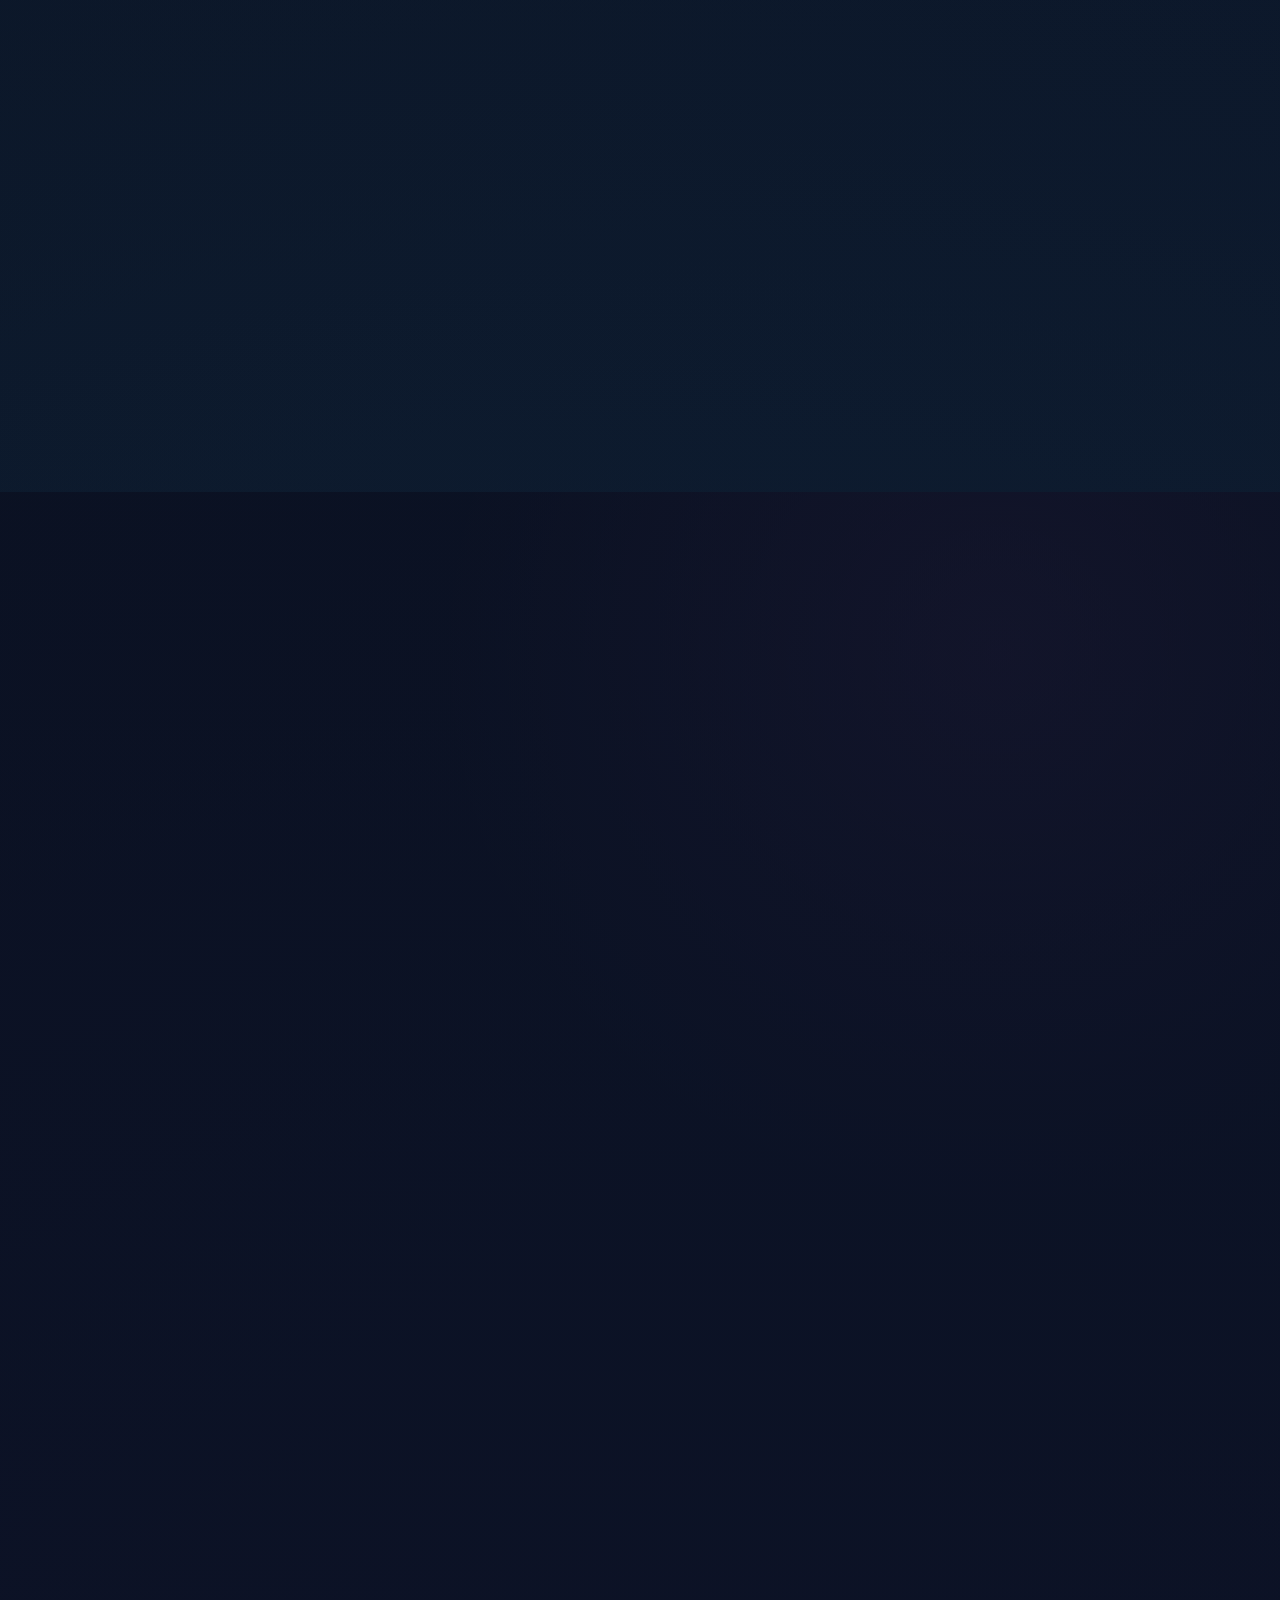
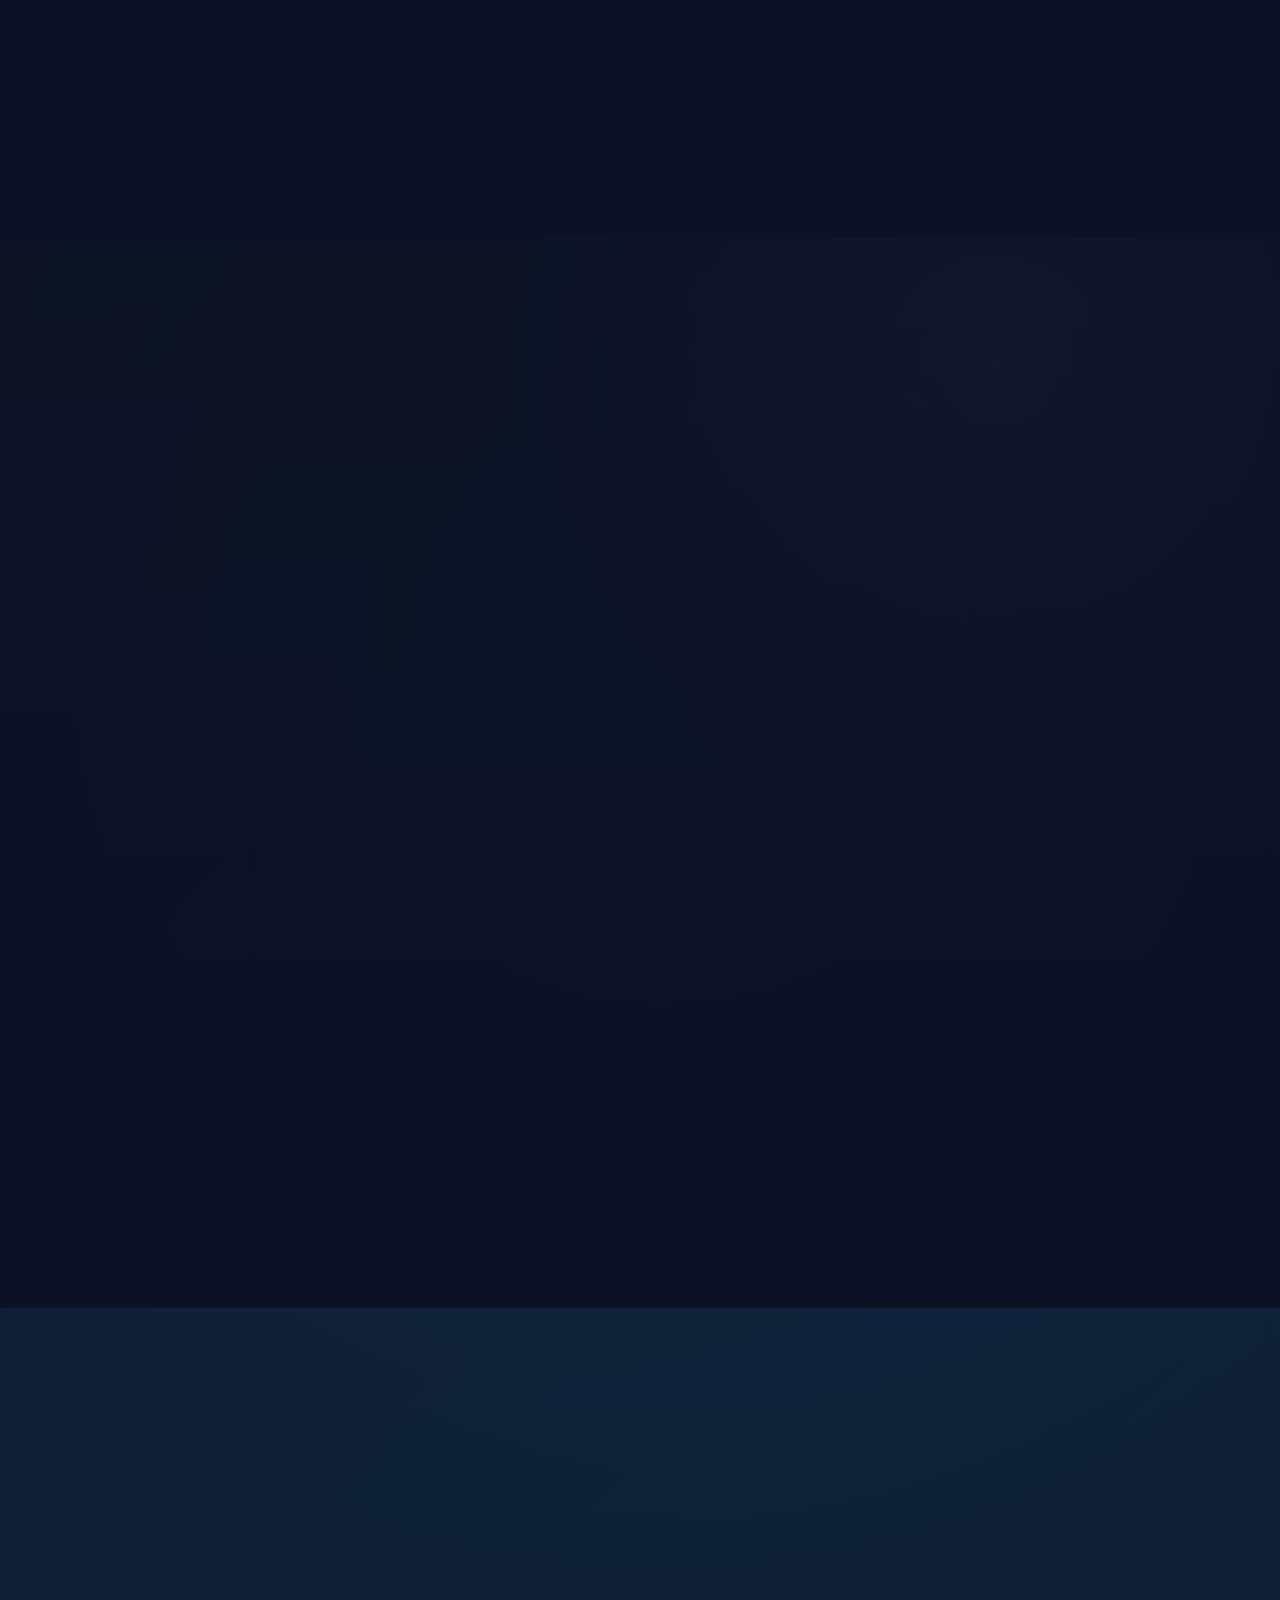
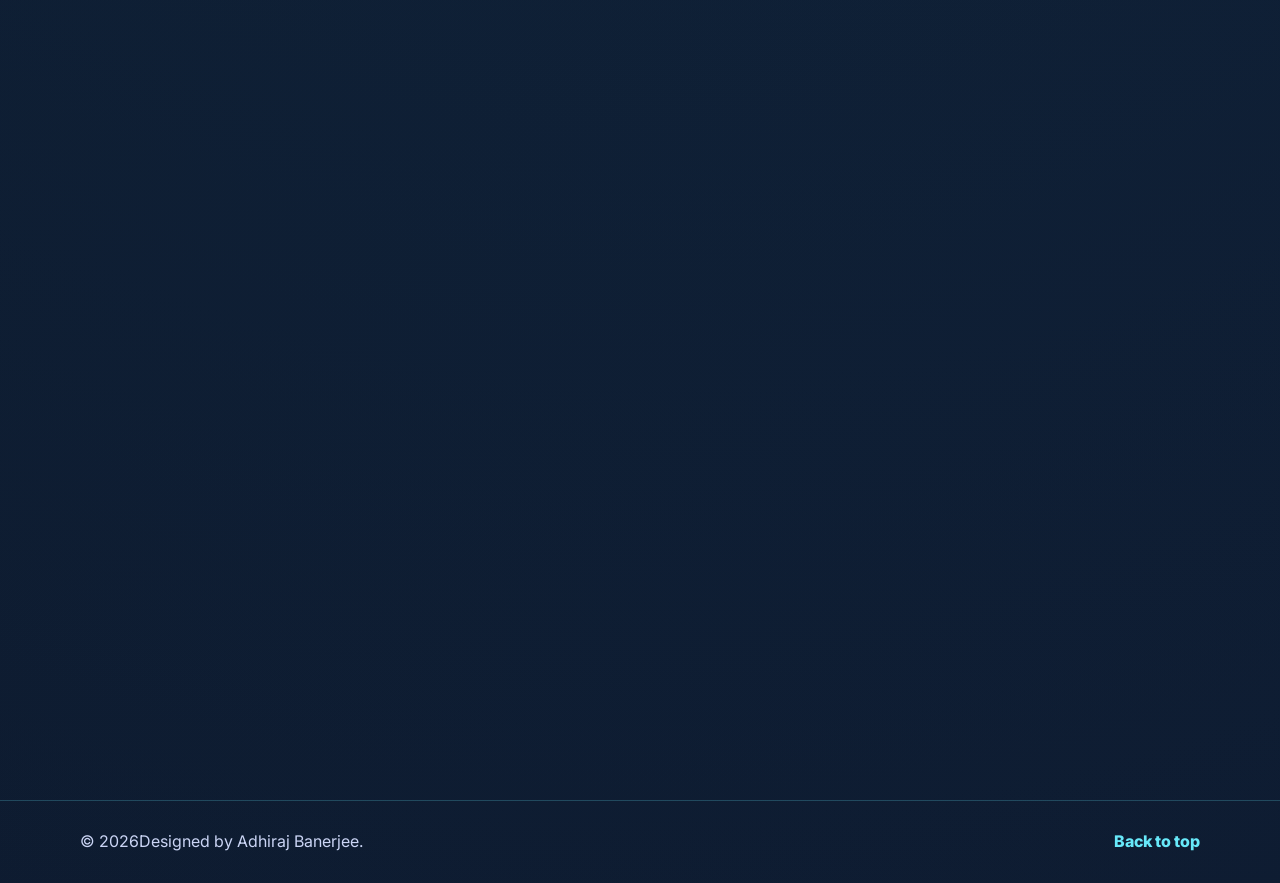
==== commit 22c0f534: "Update index.html" ====
--- a/index.html
+++ b/index.html
@@ -612,7 +612,7 @@
 
   <footer class="footer">
     <div class="container footer-inner">
-      <p>© <span id="year"></span> Adhiraj Banerjee. Research Porfolio.</p>
+      <p>© <span id="year"></span>Designed by Adhiraj Banerjee.</p>
       <a href="#main">Back to top</a>
     </div>
   </footer>
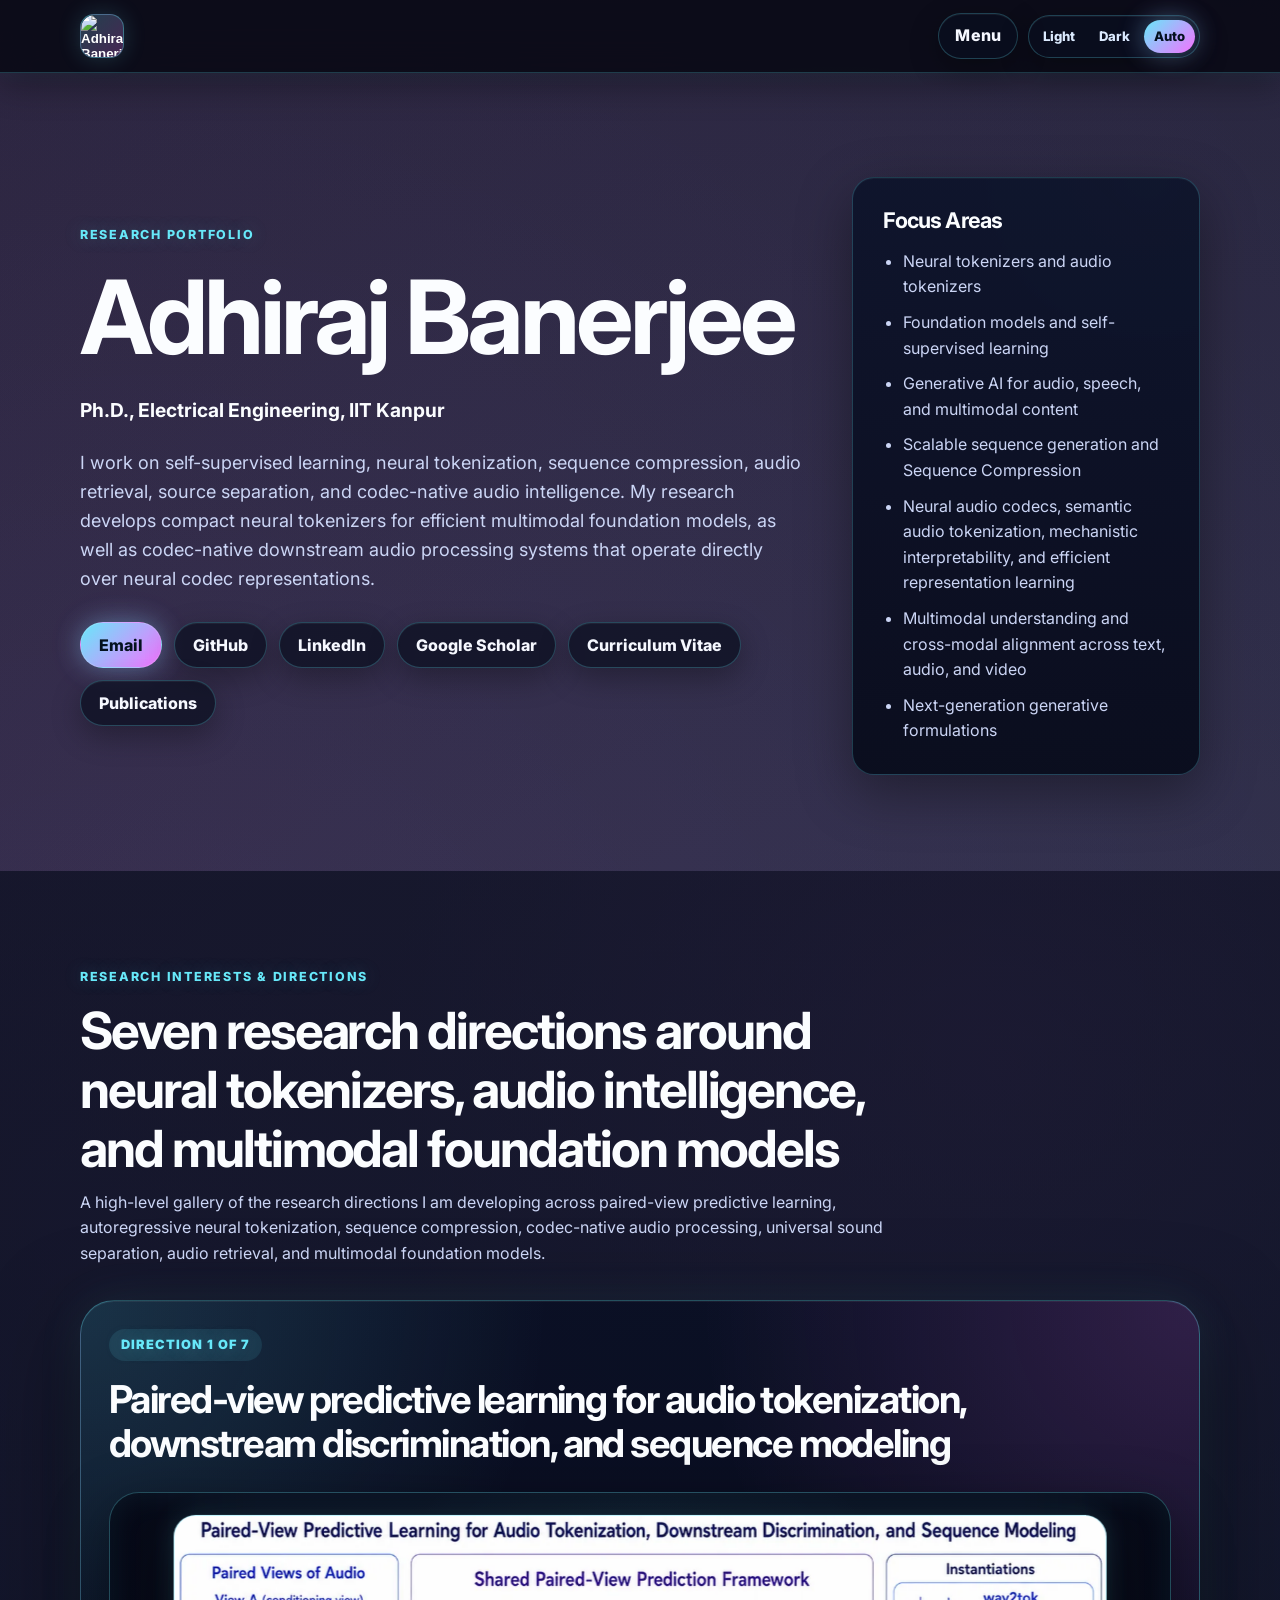
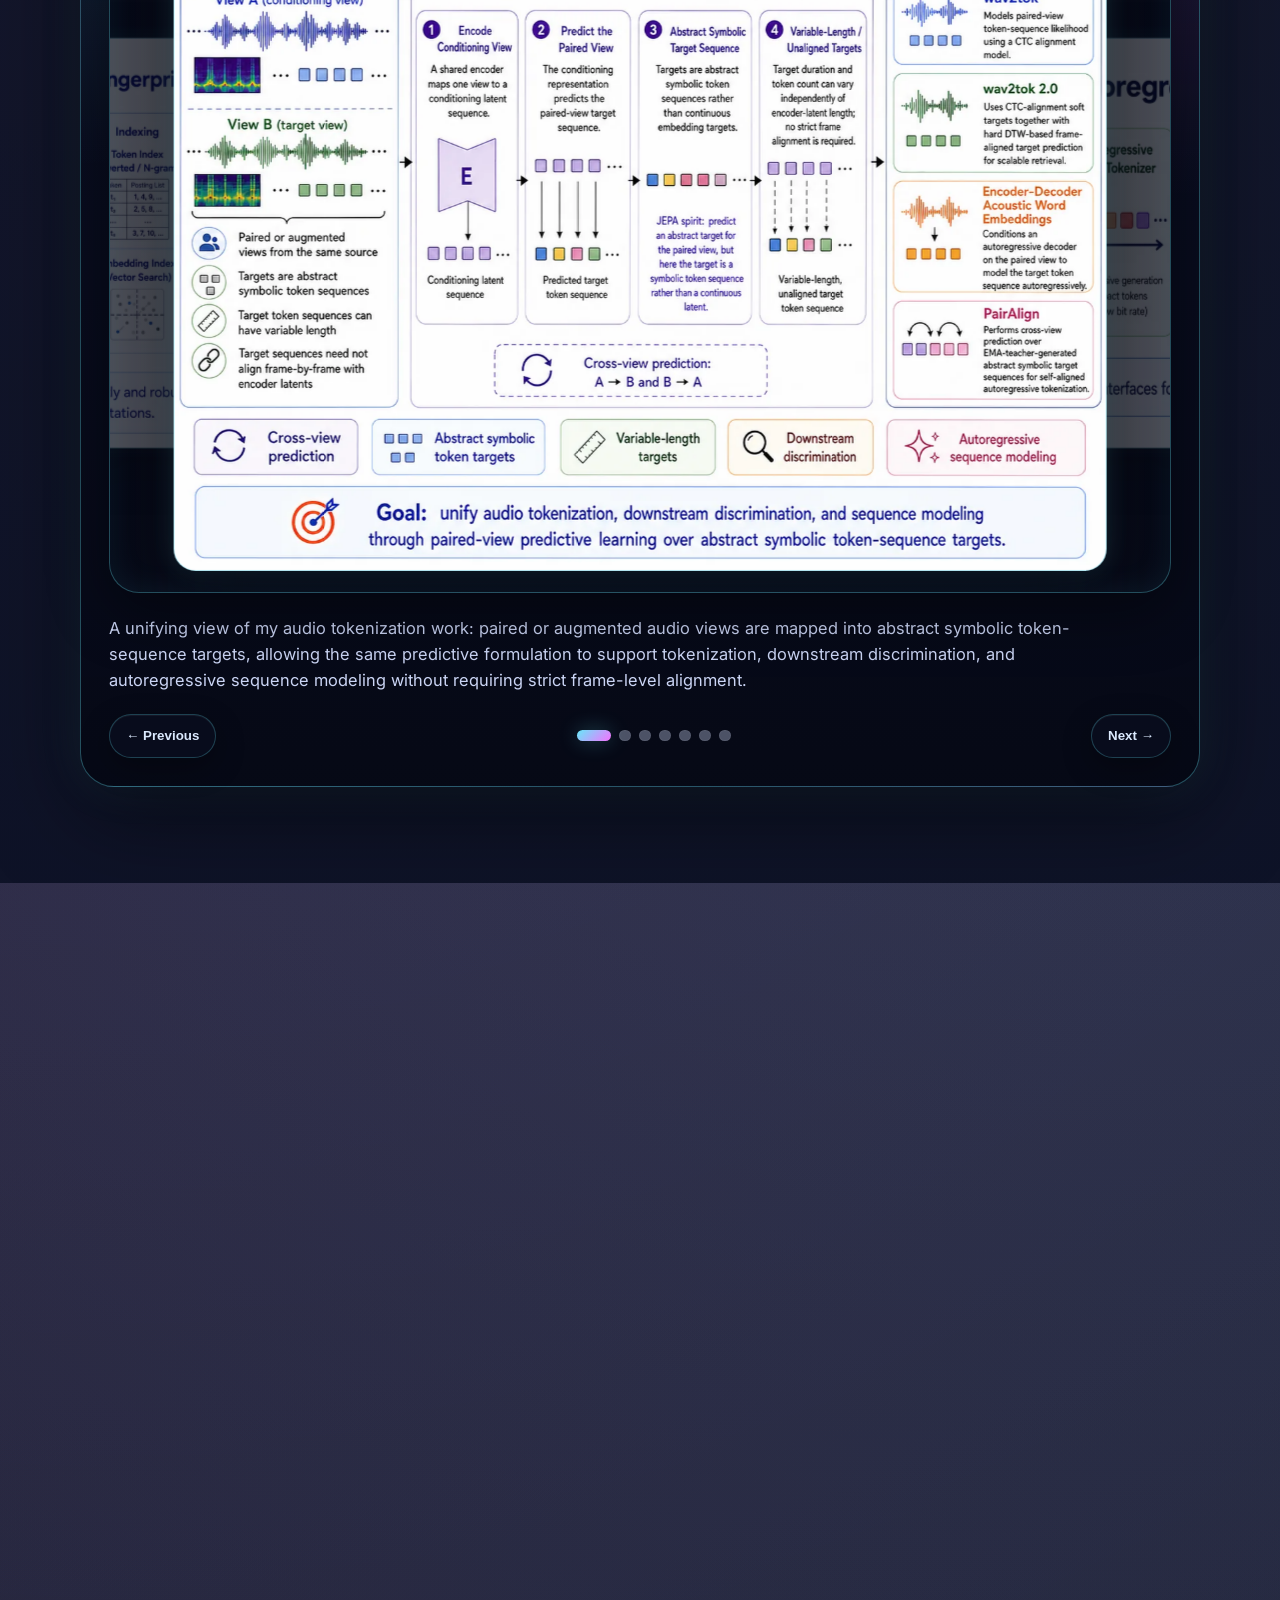
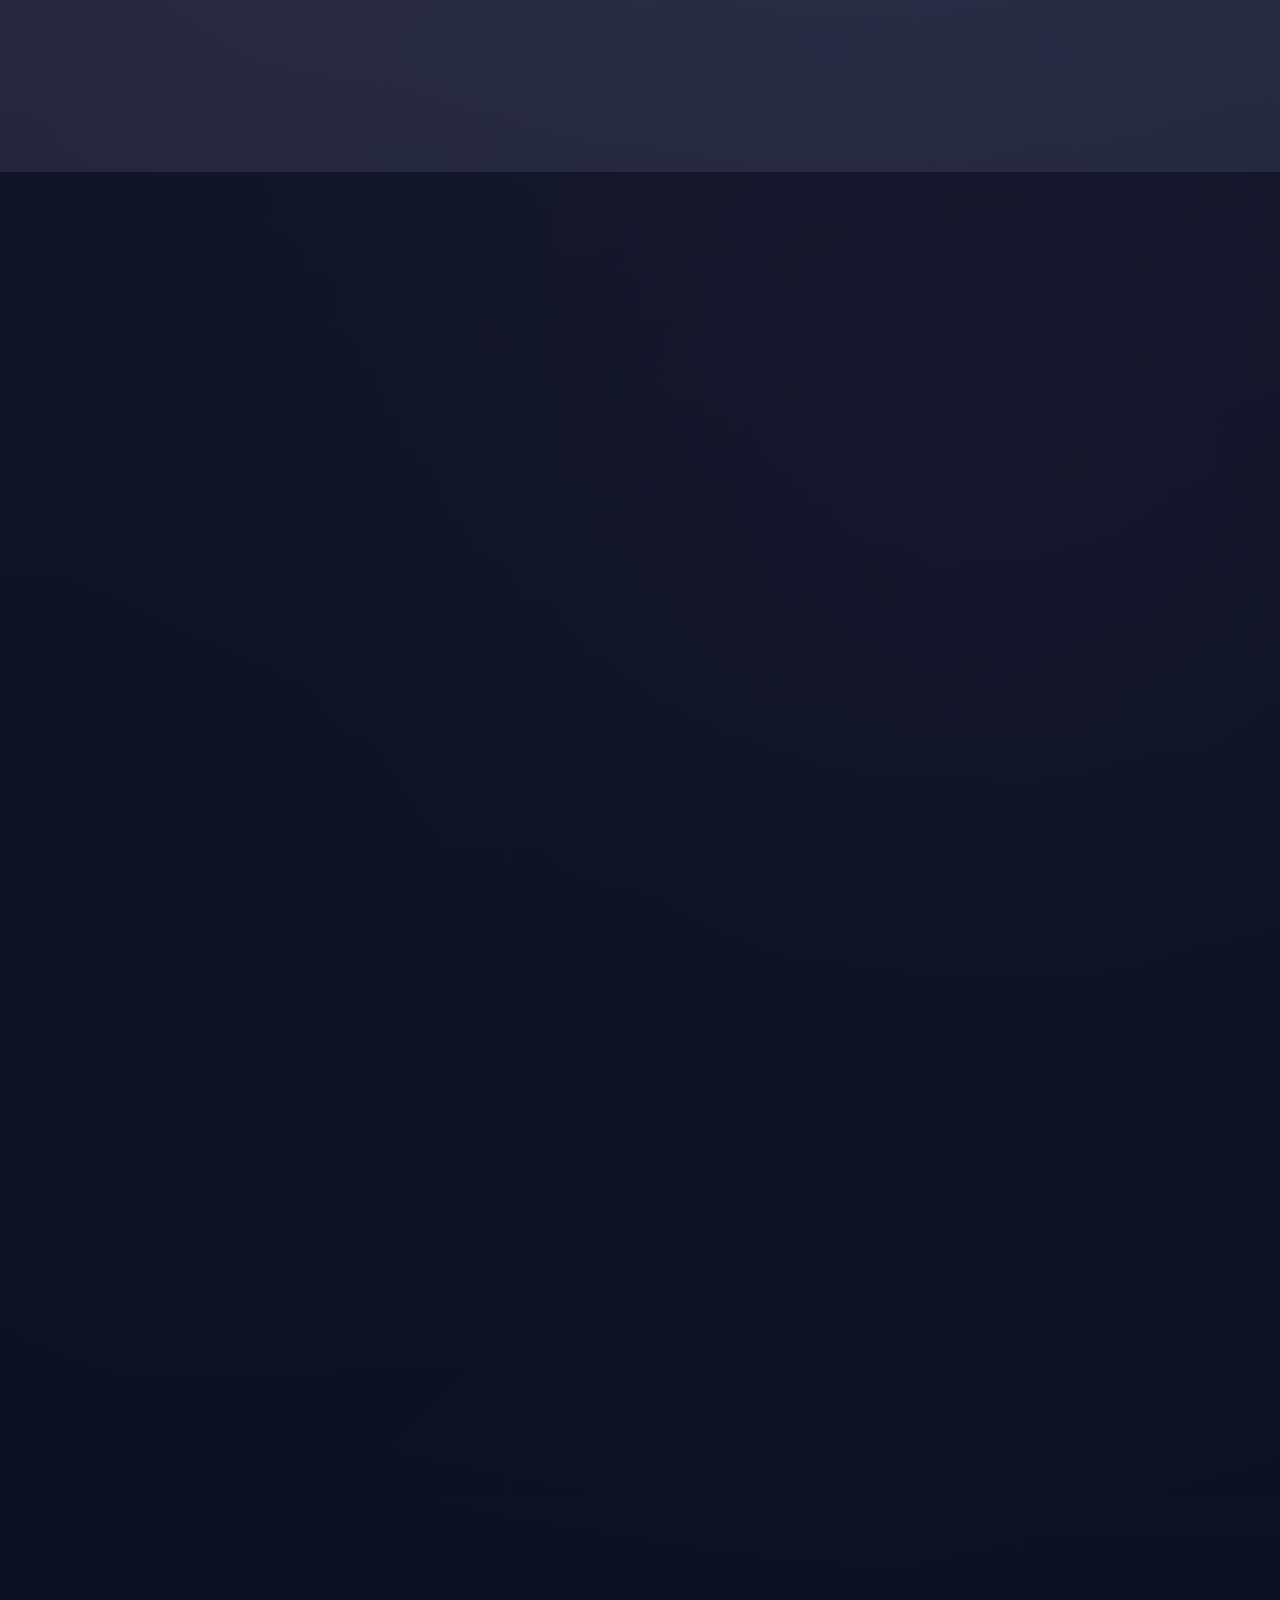
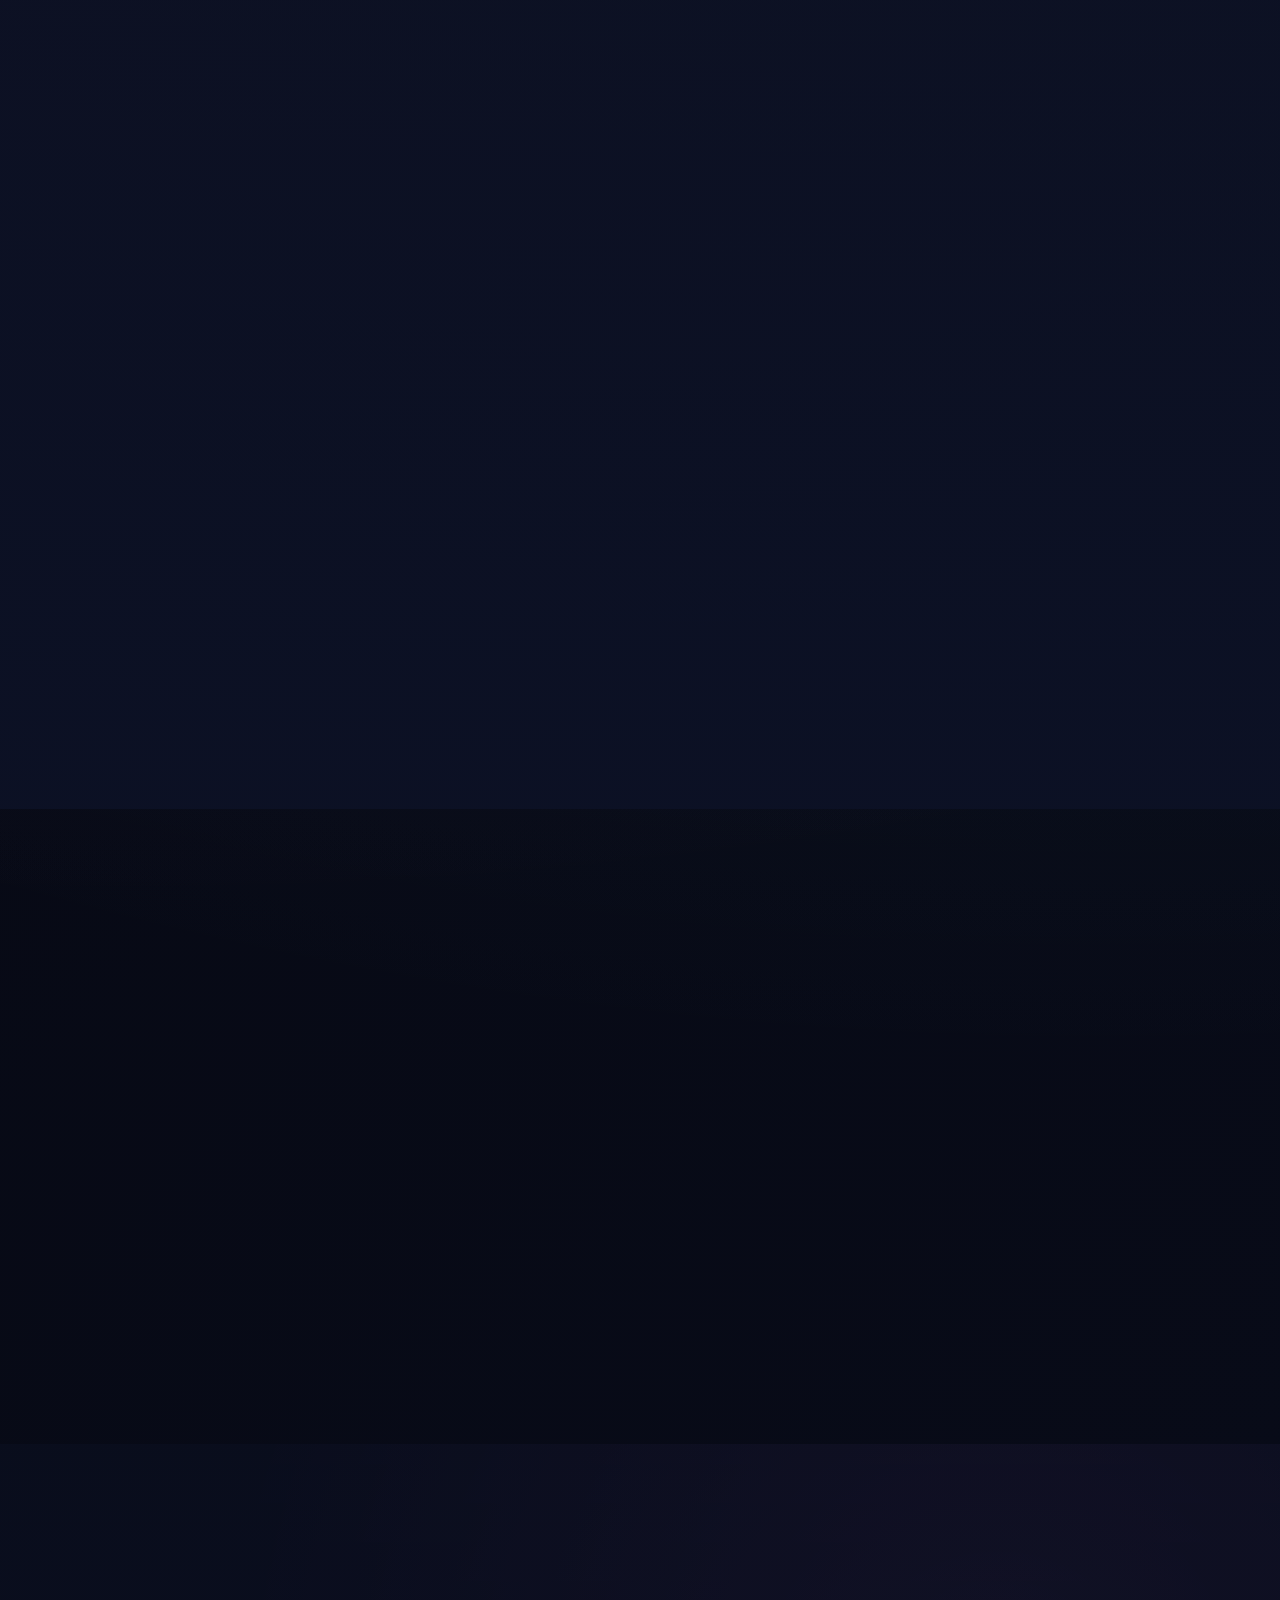
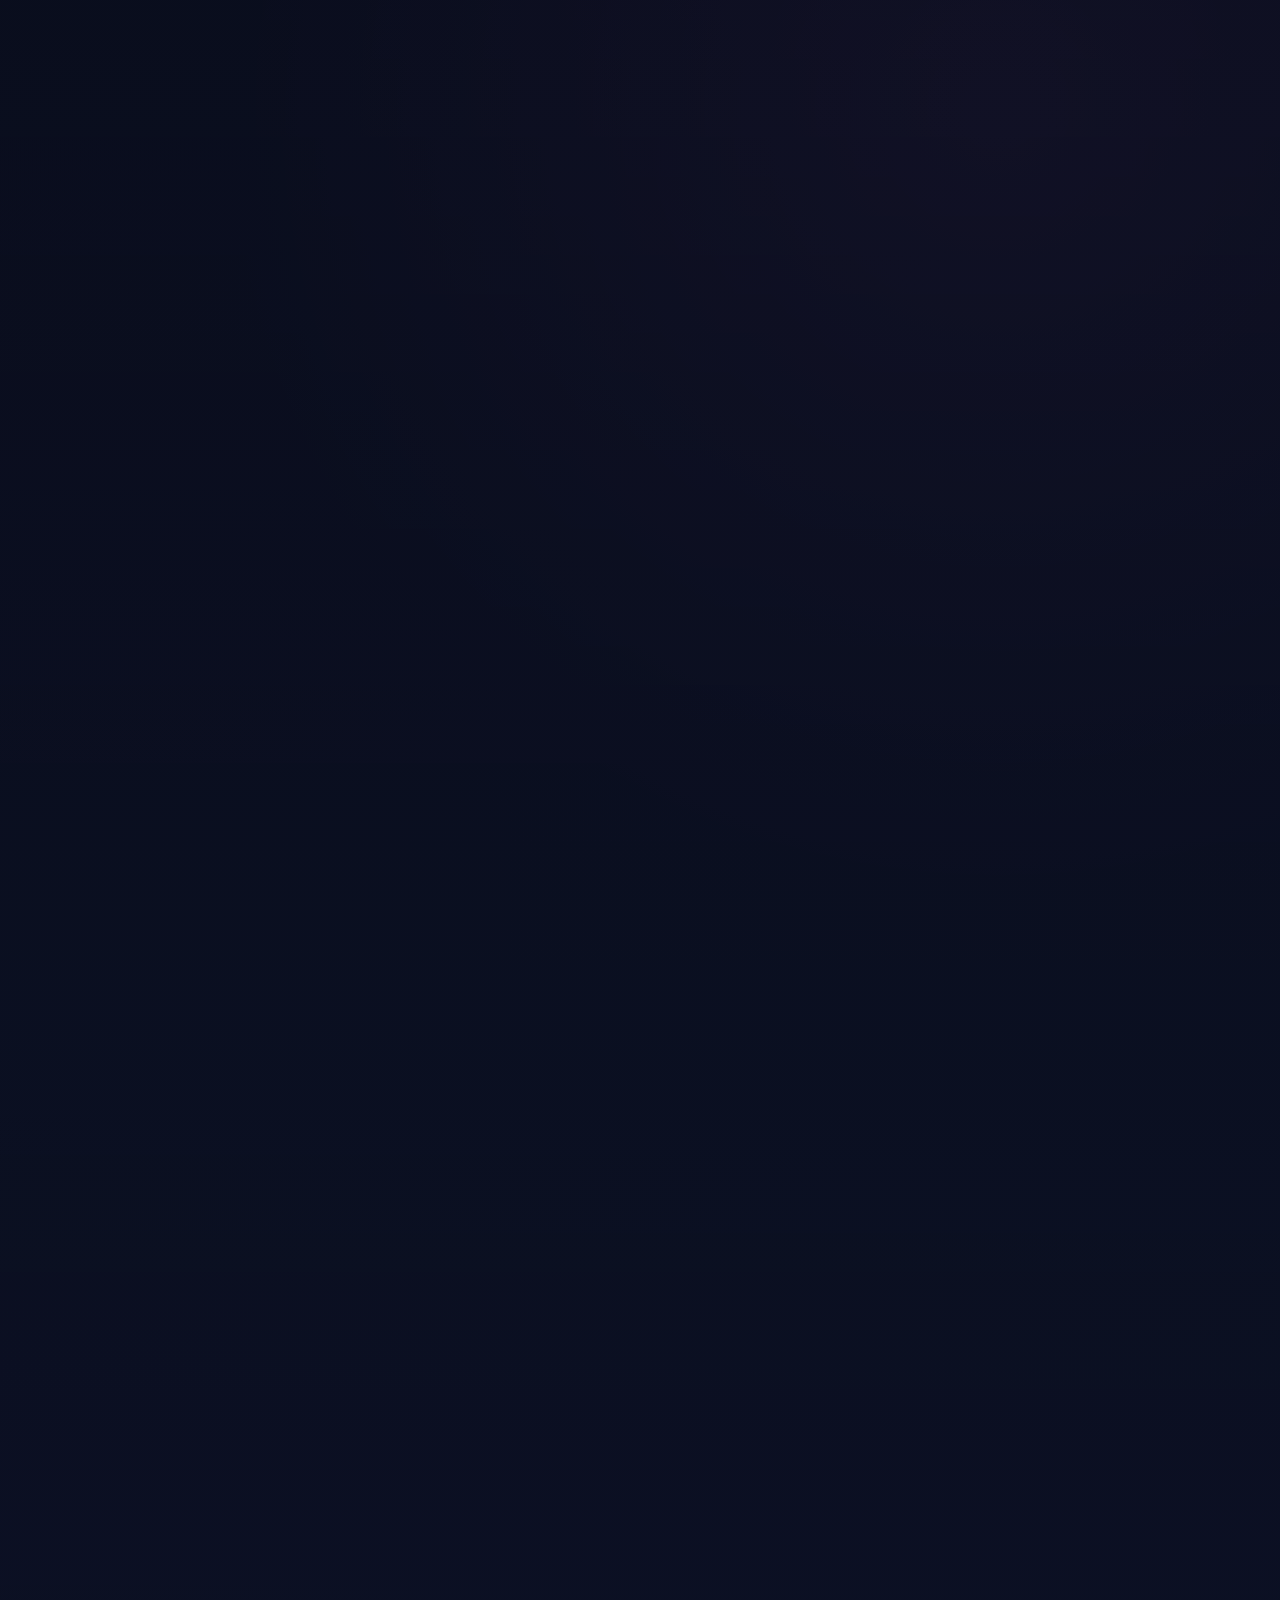
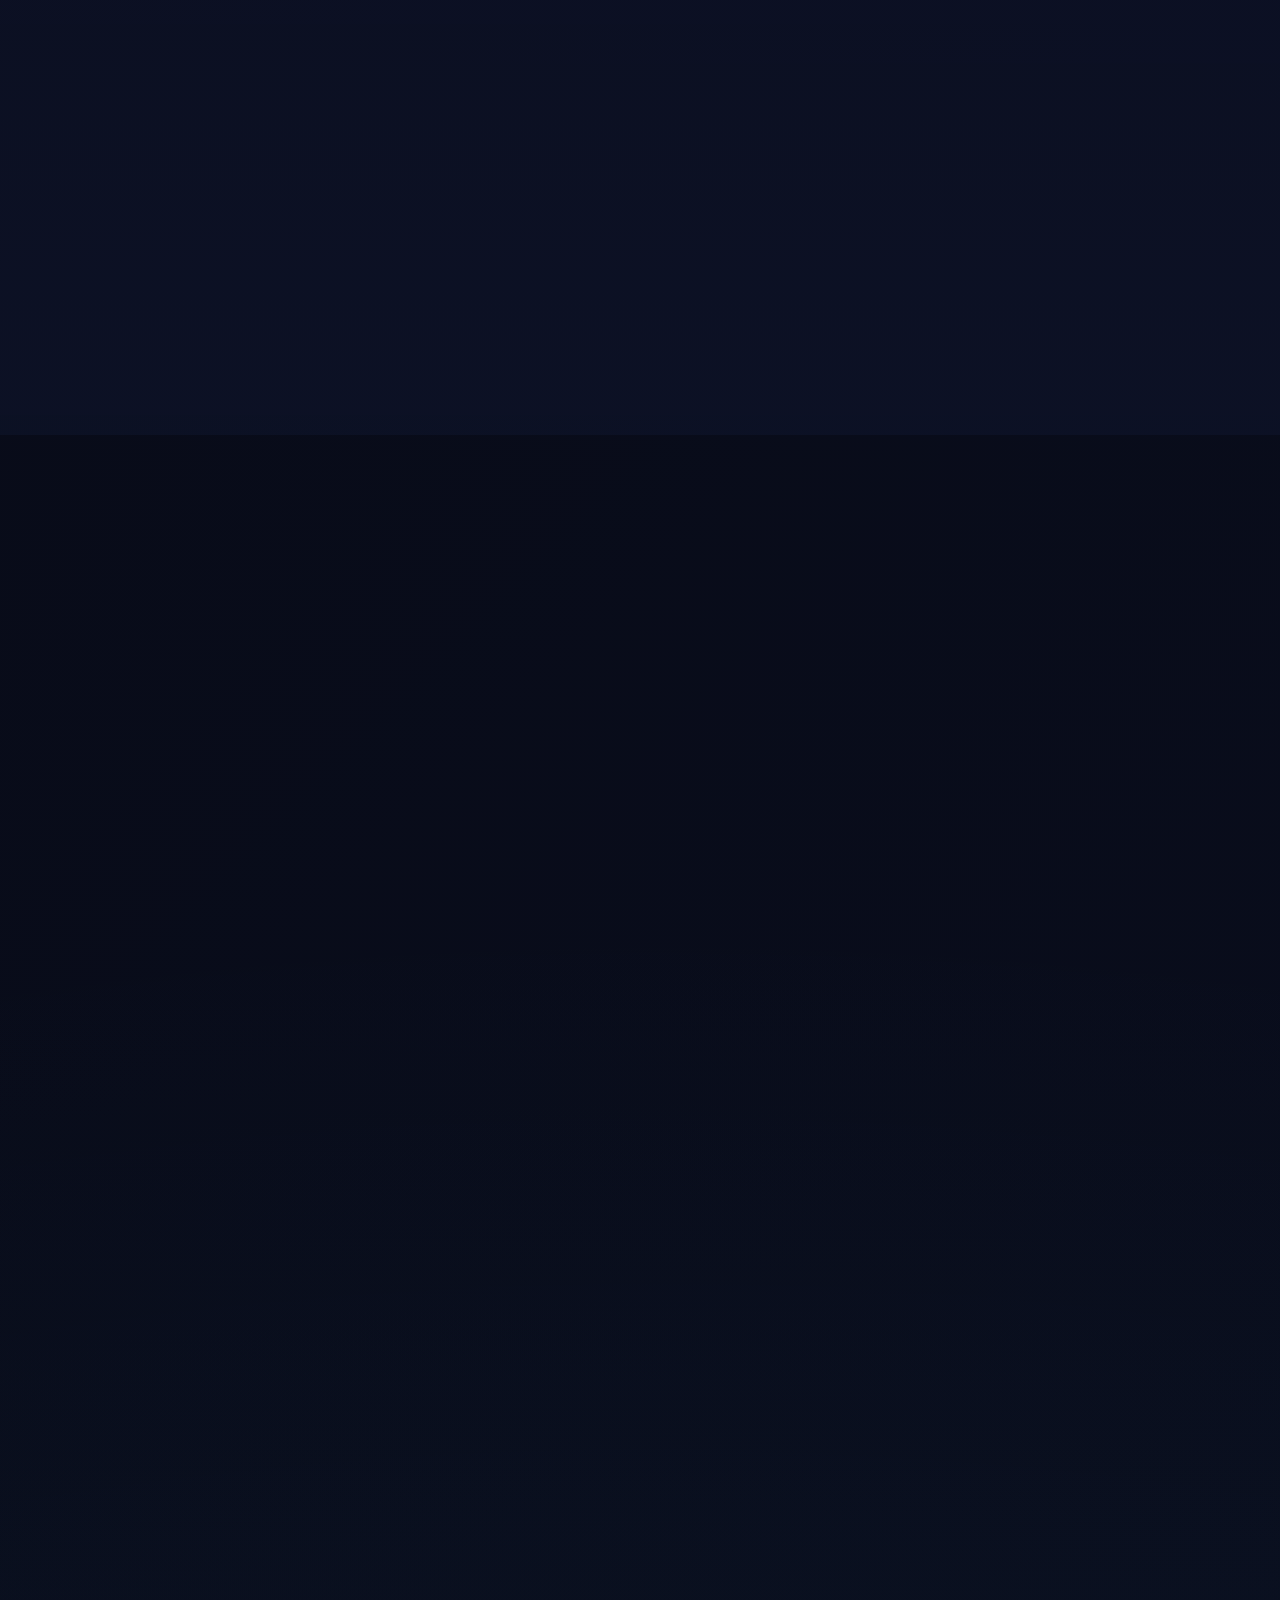
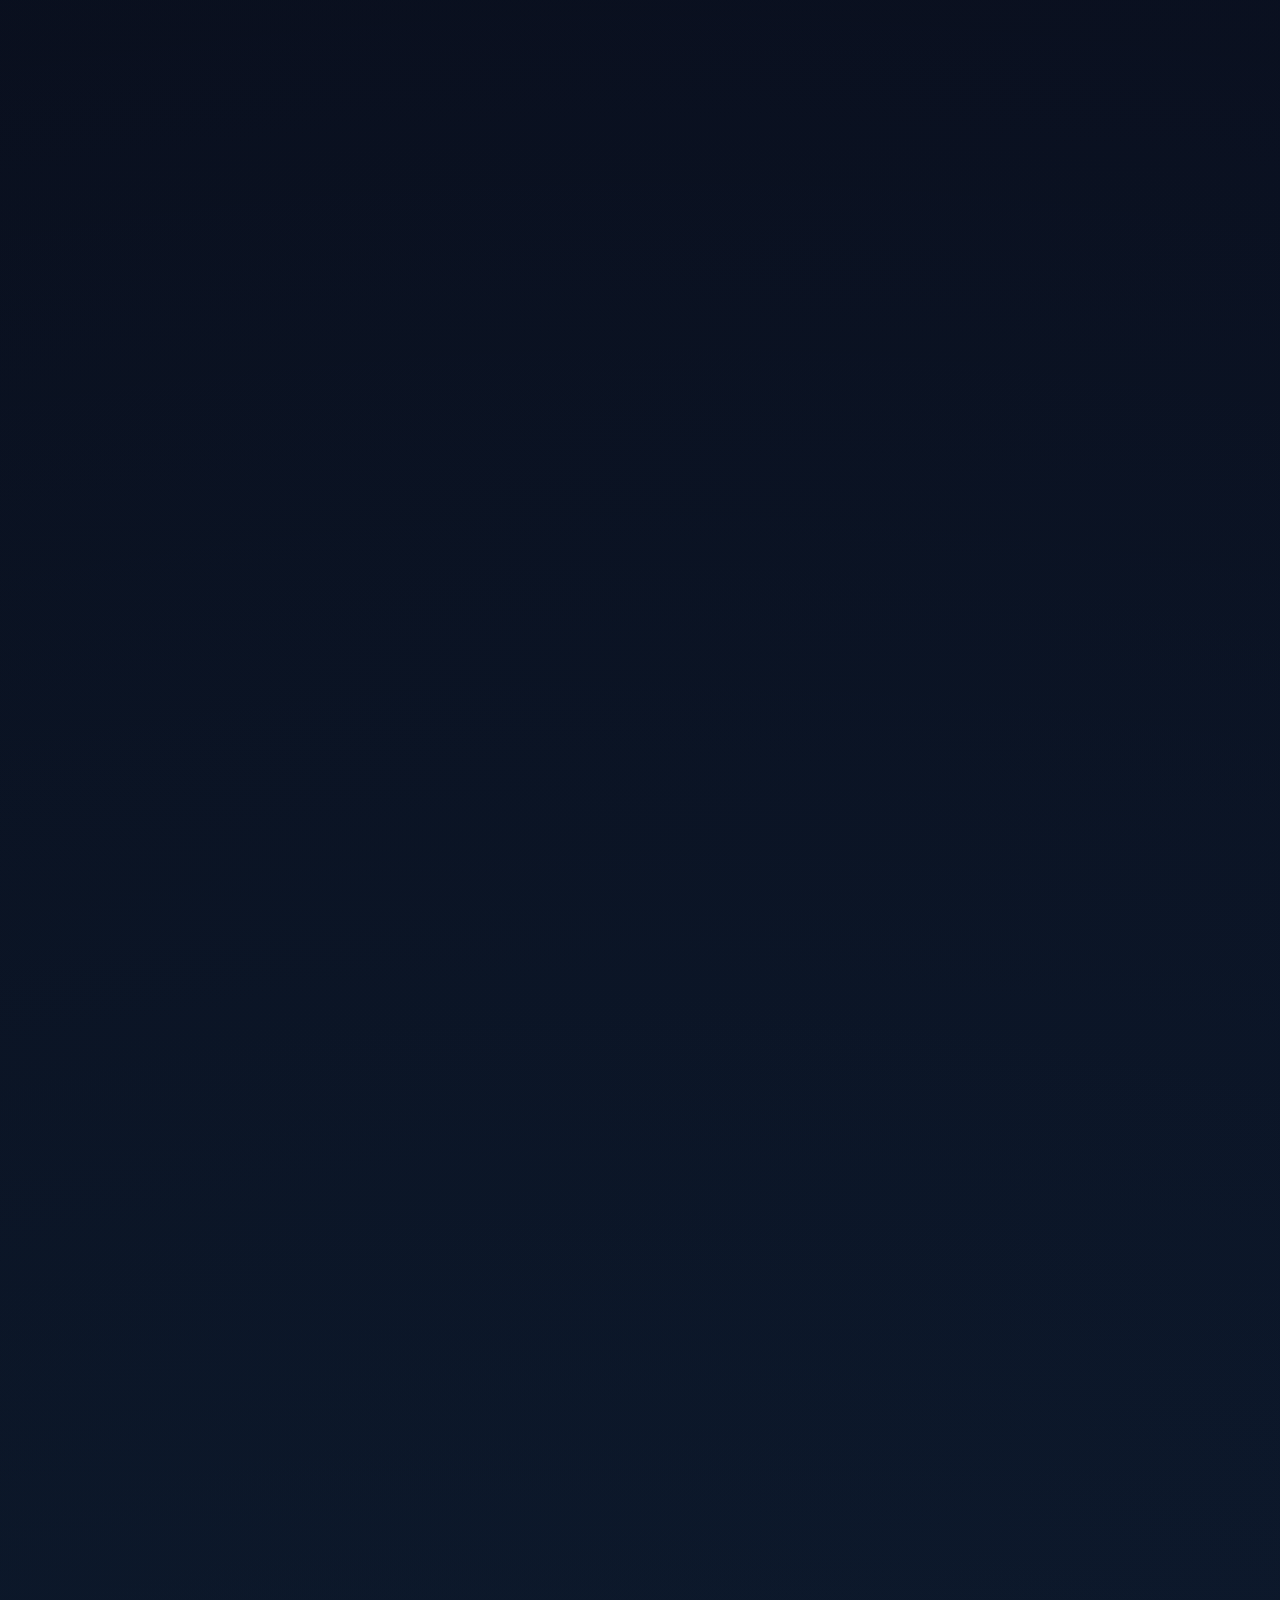
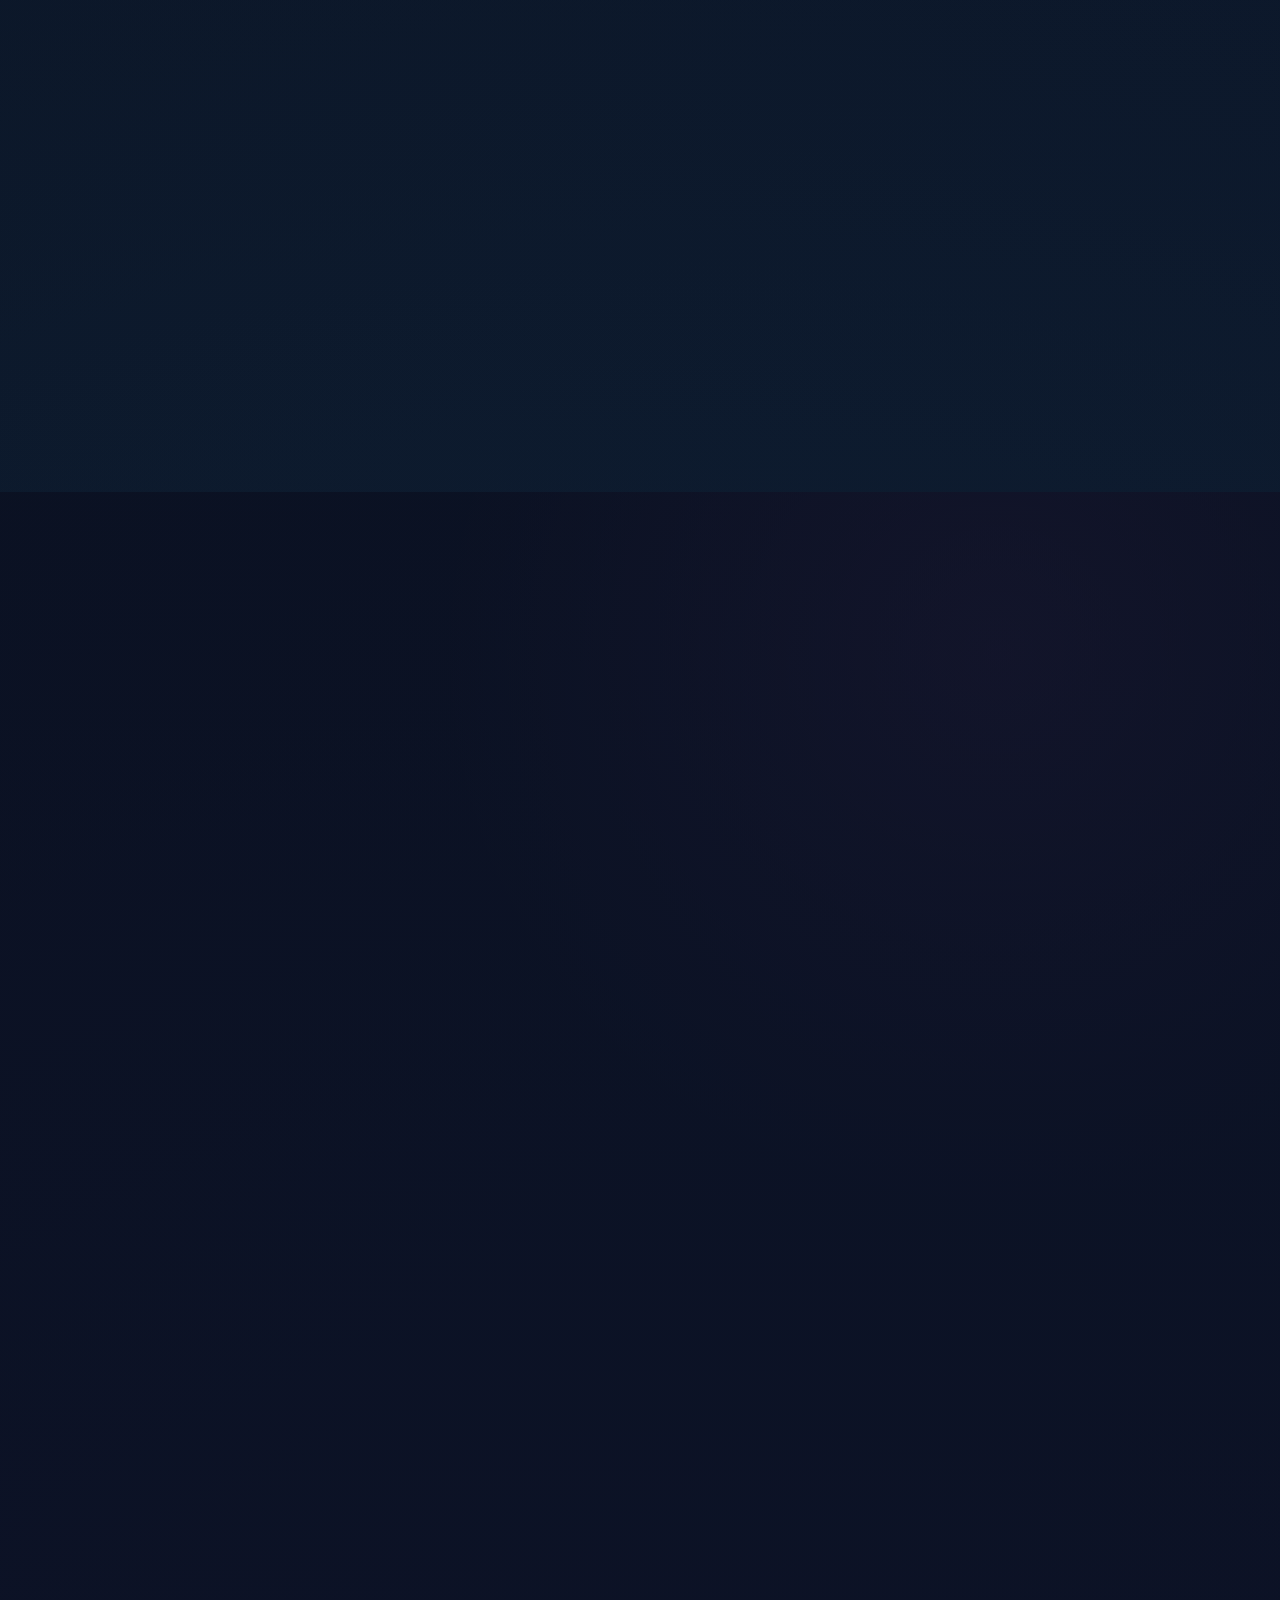
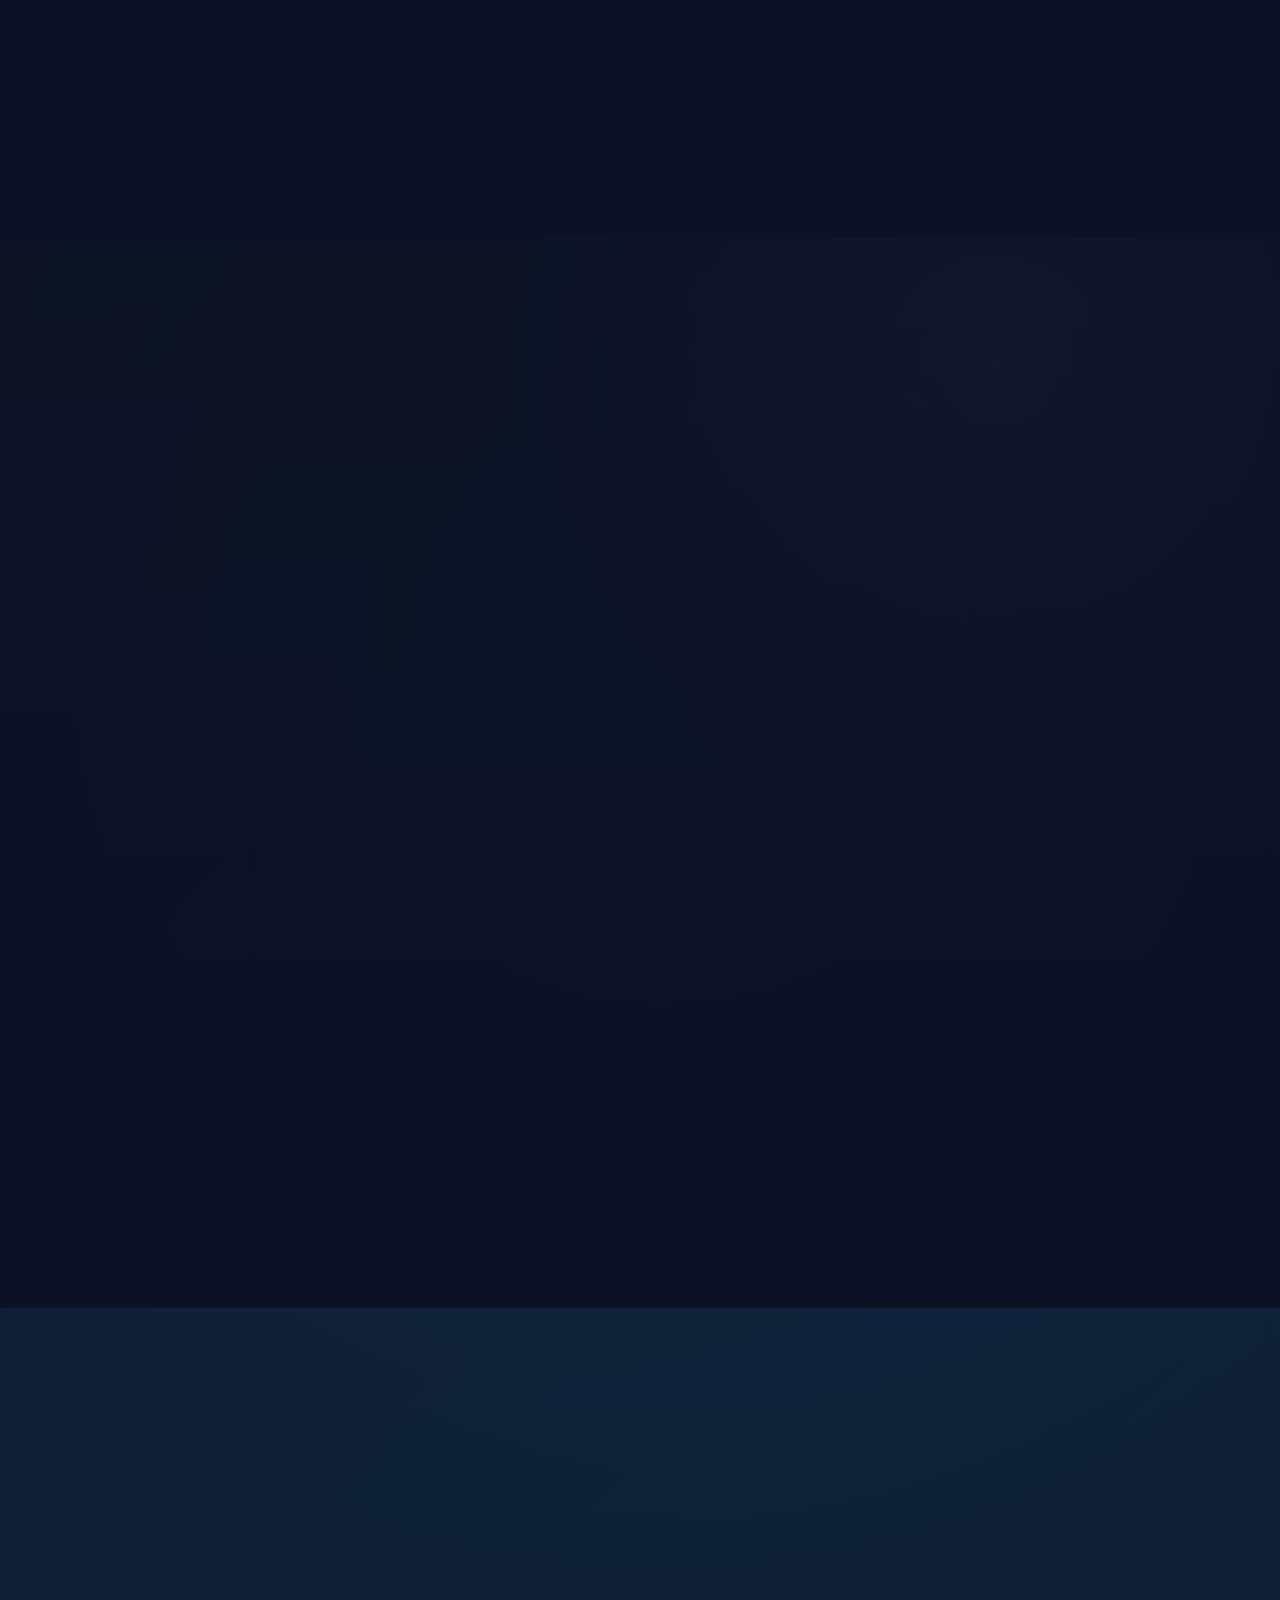
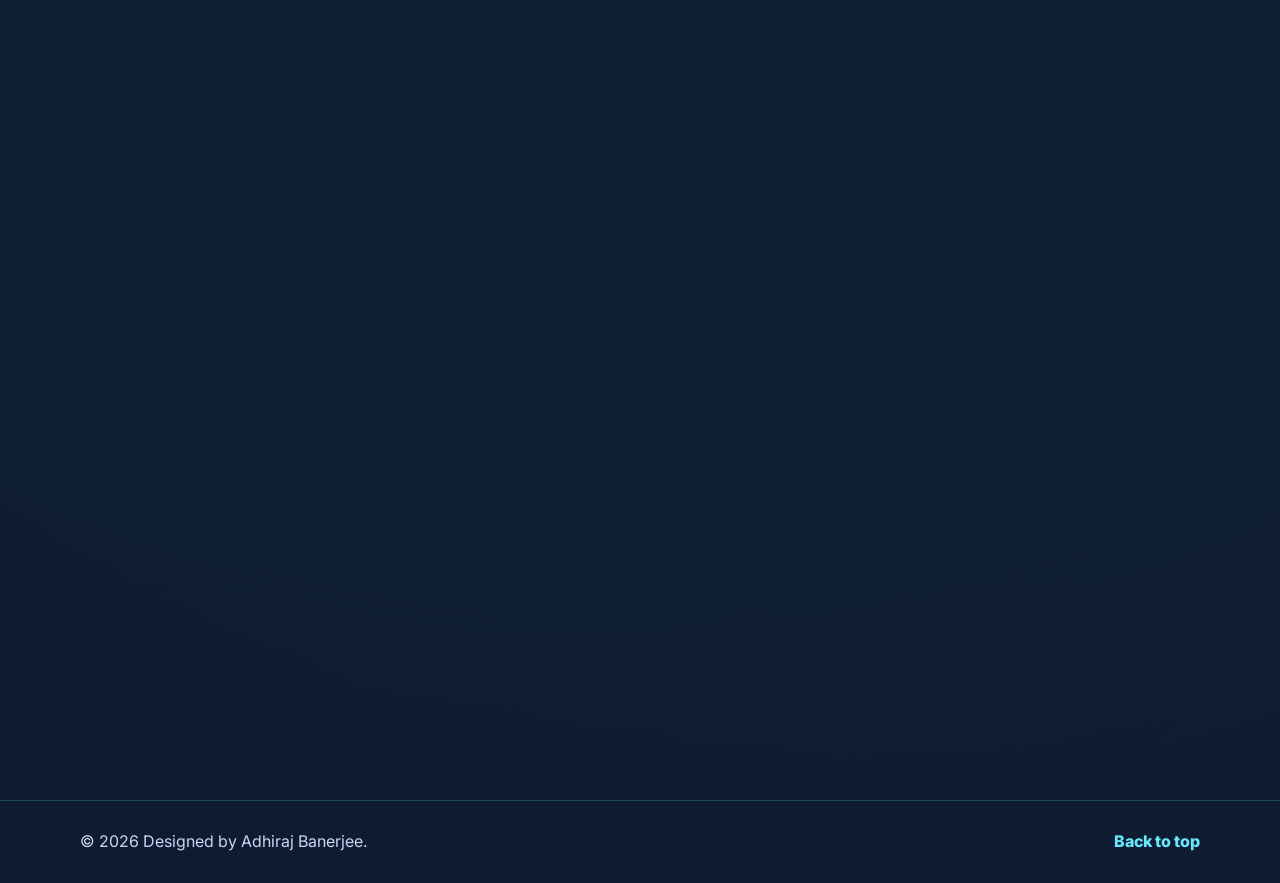
==== commit 274d0aa0: "Update index.html" ====
--- a/index.html
+++ b/index.html
@@ -612,7 +612,7 @@
 
   <footer class="footer">
     <div class="container footer-inner">
-      <p>© <span id="year"></span>Designed by Adhiraj Banerjee.</p>
+      <p>© <span id="year"></span> Designed by Adhiraj Banerjee.</p>
       <a href="#main">Back to top</a>
     </div>
   </footer>
